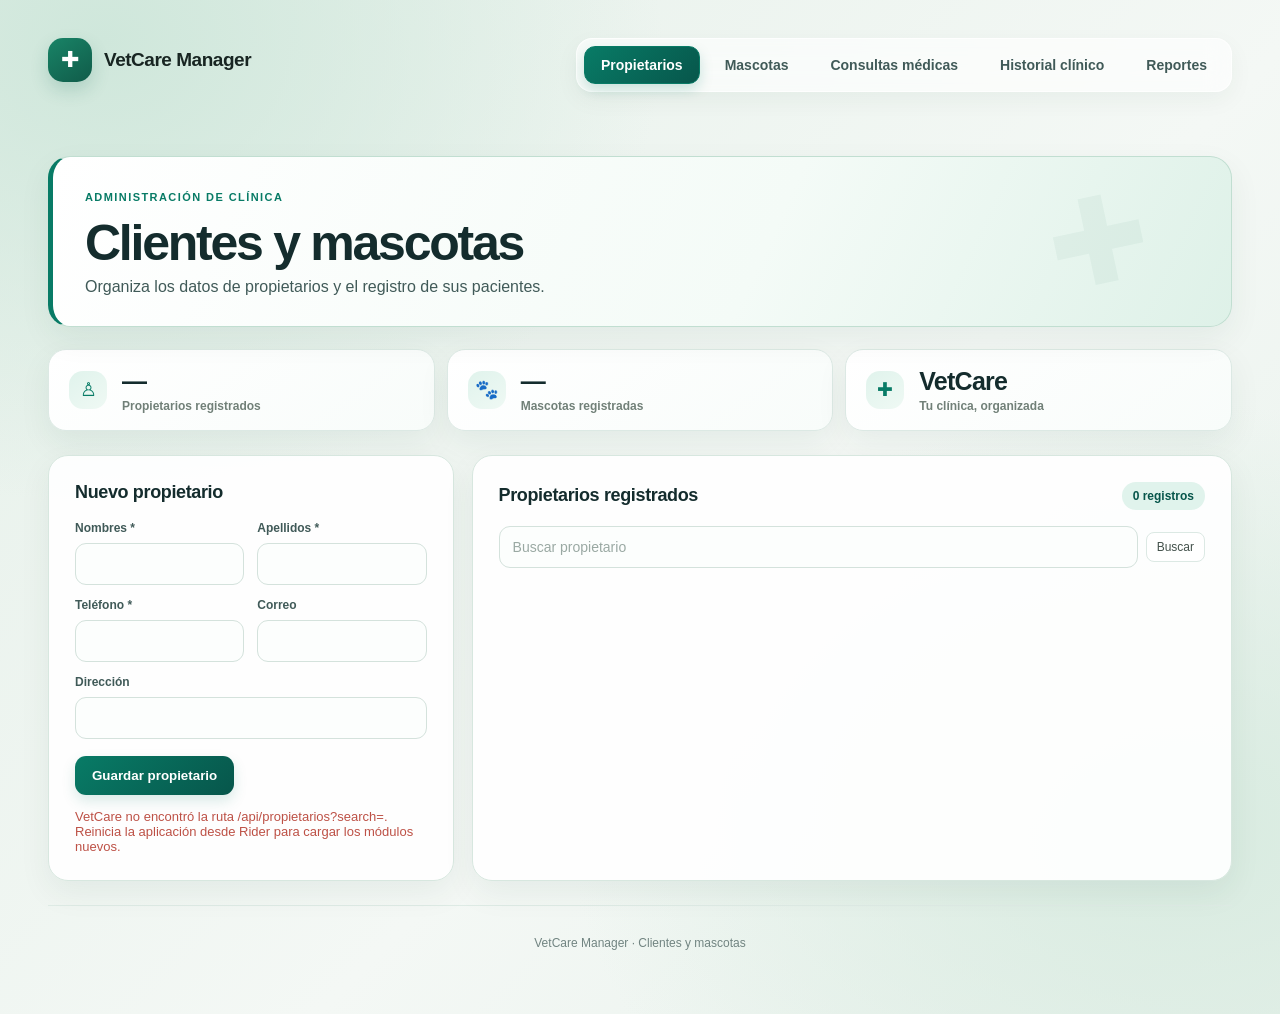
==== Vetcare/wwwroot/index.html @ def9225c "Ajusta los indicadores al filtro activo" ====
<!doctype html>
<html lang="es">
<head>
  <meta charset="utf-8">
  <meta name="viewport" content="width=device-width, initial-scale=1">
  <meta name="theme-color" content="#f5f7f4">
  <title>VetCare Manager | Clientes y mascotas</title>
  <link rel="stylesheet" href="css/site.css">
</head>
<body>
  <main class="shell">
    <header class="top site-header"><a class="brand" href="index.html"><span class="mark">✚</span><span>VetCare Manager</span></a>
      <nav class="tabs site-nav" aria-label="Secciones">
        <button class="tab active" data-tab="propietarios">Propietarios</button>
        <button class="tab" data-tab="mascotas">Mascotas</button>
        <a class="tab" href="consultas.html">Consultas médicas</a>
        <a class="tab" href="historial.html">Historial clínico</a>
        <a class="tab" href="reportes.html">Reportes</a>
      </nav>
    </header>
    <section class="intro"><div class="eyebrow">Administración de clínica</div><h1>Clientes y mascotas</h1><p>Organiza los datos de propietarios y el registro de sus pacientes.</p></section>
    <section class="summary" aria-label="Resumen de la clínica">
      <div class="metric"><span class="metric-icon" aria-hidden="true">♙</span><div><strong id="summary-owners">—</strong><span id="summary-owners-label">Propietarios registrados</span></div></div>
      <div class="metric"><span class="metric-icon" aria-hidden="true">🐾</span><div><strong id="summary-pets">—</strong><span id="summary-pets-label">Mascotas registradas</span></div></div>
      <div class="metric"><span class="metric-icon" aria-hidden="true">✚</span><div><strong>VetCare</strong><span>Tu clínica, organizada</span></div></div>
    </section>
    <section id="propietarios" class="layout">
      <form id="owner-form" class="panel"><h2 id="owner-title">Nuevo propietario</h2><input id="owner-id" type="hidden"><div class="fields">
        <div class="field"><label for="owner-first">Nombres *</label><input id="owner-first" required minlength="2" maxlength="80" autocomplete="given-name"></div>
        <div class="field"><label for="owner-last">Apellidos *</label><input id="owner-last" required minlength="2" maxlength="100" autocomplete="family-name"></div>
        <div class="field"><label for="owner-phone">Teléfono *</label><input id="owner-phone" required type="tel" maxlength="25" autocomplete="tel"></div>
        <div class="field"><label for="owner-email">Correo</label><input id="owner-email" type="email" maxlength="120" autocomplete="email"></div>
        <div class="field full"><label for="owner-address">Dirección</label><input id="owner-address" maxlength="180" autocomplete="street-address"></div>
      </div><div class="actions"><button class="button" type="submit">Guardar propietario</button><button class="button secondary hidden" id="owner-cancel" type="button">Cancelar</button></div><div id="owner-notice" class="notice" role="status"></div></form>
      <div class="panel"><div class="list-head"><h2>Propietarios registrados</h2><span id="owner-count" class="count">0 registros</span></div><form id="owner-search-form" class="search-bar"><label class="sr-only" for="owner-filter">Buscar propietario</label><input id="owner-filter" type="search" placeholder="Buscar propietario"><button class="small" type="submit">Buscar</button></form><div id="owner-list" class="cards"></div></div>
    </section>
    <section id="mascotas" class="layout hidden">
      <form id="pet-form" class="panel"><h2 id="pet-title">Registrar mascota</h2><input id="pet-id" type="hidden"><div class="fields">
        <div class="field"><label for="pet-name">Nombre *</label><input id="pet-name" required minlength="2" maxlength="80"></div>
        <div class="field"><label for="pet-species">Especie *</label><select id="pet-species" required><option value="">Seleccionar</option><option>Perro</option><option>Gato</option><option>Ave</option><option>Conejo</option><option>Otro</option></select></div>
        <div class="field"><label for="pet-breed">Raza</label><input id="pet-breed" maxlength="60"></div>
        <div class="field"><label for="pet-birth">Fecha de nacimiento</label><input id="pet-birth" type="date"></div>
        <div class="field"><label for="pet-weight">Peso (kg)</label><input id="pet-weight" type="number" min="0.01" max="500" step="0.01"></div>
        <div class="field"><label for="pet-owner">Propietario *</label><select id="pet-owner" required><option value="">Seleccionar propietario</option></select></div>
        <div class="field full"><label for="pet-notes">Observaciones médicas generales</label><textarea id="pet-notes" maxlength="500"></textarea></div>
      </div><div class="actions"><button class="button" type="submit">Guardar mascota</button><button class="button secondary hidden" id="pet-cancel" type="button">Cancelar</button></div><div id="pet-notice" class="notice" role="status"></div></form>
      <div class="panel"><div class="list-head"><h2>Mascotas registradas</h2><span id="pet-count" class="count">0 registros</span></div><form id="pet-search-form" class="search-bar"><label class="sr-only" for="pet-filter">Buscar mascota</label><input id="pet-filter" type="search" placeholder="Buscar mascota"><button class="small" type="submit">Buscar</button></form><div id="pet-list" class="cards"></div></div>
    </section>
    <footer class="foot">VetCare Manager · Clientes y mascotas</footer>
  </main>
<script type="module" src="js/dashboard.js"></script>
</body>
</html>
---- Vetcare/wwwroot/css/site.css ----
:root {
  --ink:#142c2d;
  --ink-soft:#405a58;
  --muted:#718481;
  --brand:#087b66;
  --brand-deep:#07564b;
  --brand-light:#e0f3ec;
  --accent:#f6b96b;
  --surface:#fff;
  --surface-soft:#f7fbf9;
  --line:#dce9e4;
  --danger:#bd5146;
  --shadow-card:0 12px 32px #163d3210;
  color-scheme:light;
  font-family:Inter,"Segoe UI",sans-serif;
  color:var(--ink);
  background:#f2f7f5;
  font-synthesis:none;
  font-weight:400
}
* {
  box-sizing:border-box
}
body {
  margin:0;
  min-height:100vh;
  background:
    radial-gradient(ellipse at 8% 4%,#cfe7db 0,transparent 35rem),
    radial-gradient(ellipse at 92% 82%,#d8ebe0 0,transparent 38rem),
    linear-gradient(135deg,#e5f0e9,#f4f8f5 58%,#e7f1eb)
}
.shell {
  max-width:1240px;
  margin:auto;
  padding:30px 28px 64px
}
.top {
  display:flex;
  align-items:center;
  justify-content:space-between;
  margin-bottom:38px
}
.brand {
  display:flex;
  align-items:center;
  gap:12px;
  font-weight:750;
  font-size:19px;
  color:#182522;
  text-decoration:none
}
.site-header {
  align-items:flex-start;
  gap:20px
}
.site-nav {
  justify-content:flex-end;
  margin:0;
  max-width:900px;
  padding:7px;
  border:1px solid #ffffffb8;
  border-radius:16px;
  background:#ffffff9c;
  box-shadow:0 8px 24px #163d320c;
  backdrop-filter:blur(12px)
}
.site-header { position:relative; z-index:5; padding:8px 0 }
.brand { letter-spacing:-.025em }
.brand:hover { color:var(--brand) }
.mark {
  display:grid;
  place-items:center;
  width:44px;
  height:44px;
  border-radius:15px;
  background:linear-gradient(145deg,#198467,#105b49);
  color:white;
  font-size:22px;
  box-shadow:0 8px 18px #176b5530
}
.tag {
  font-size:12px;
  color:#176b55;
  background:#e3f0e9;
  padding:9px 14px;
  border-radius:99px;
  font-weight:650
}
.intro {
  position:relative;
  overflow:hidden;
  margin-bottom:22px;
  padding:30px 32px;
  border:1px solid #c1ded1;
  border-left:5px solid var(--brand);
  border-radius:22px;
  background:linear-gradient(115deg,#fff 0%,#f4fbf7 60%,#def1e8 100%);
  box-shadow:var(--shadow-card)
}
.intro:after {
  content:"✚";
  position:absolute;
  right:7%;
  top:50%;
  transform:translateY(-50%) rotate(-12deg);
  font-size:120px;
  font-weight:800;
  color:#176b550c
}
.eyebrow {
  position:relative;
  z-index:1;
  display:inline-flex;
  color:var(--brand);
  font-size:11px;
  font-weight:750;
  letter-spacing:.13em;
  text-transform:uppercase
}
.intro h1 {
  position:relative;
  z-index:1;
  font-size:clamp(34px,4.6vw,50px);
  letter-spacing:-.045em;
  margin:9px 0 6px
}
.intro p {
  position:relative;
  z-index:1;
  color:var(--ink-soft);
  margin:0;
  max-width:560px
}
.summary {
  display:grid;
  grid-template-columns:repeat(3,minmax(0,1fr));
  gap:12px;
  margin:0 0 24px
}
.metric {
  display:flex;
  align-items:center;
  gap:15px;
  padding:17px 20px;
  border:1px solid var(--line);
  border-radius:18px;
  background:linear-gradient(145deg,#fff,#f8fcfa);
  box-shadow:var(--shadow-card);
  transition:transform .2s,box-shadow .2s
}
.metric:hover { transform:translateY(-2px); box-shadow:0 15px 32px #163d3218 }
.metric-icon {
  display:grid;
  place-items:center;
  flex:0 0 38px;
  height:38px;
  border-radius:14px;
  background:linear-gradient(145deg,var(--brand-light),#eff9f4);
  color:var(--brand);
  font-size:19px
}
.metric strong {
  display:block;
  color:var(--ink);
  font-size:25px;
  line-height:1.15;
  letter-spacing:-.03em
}
.metric span:last-child {
  display:block;
  margin-top:3px;
  color:#718078;
  font-size:12px;
  font-weight:600
}
.tabs {
  display:flex;
  gap:8px;
  margin:0 0 18px;
  flex-wrap:wrap
}
.tab {
  border:1px solid transparent;
  background:transparent;
  color:var(--ink-soft);
  border-radius:11px;
  padding:10px 16px;
  font-size:14px;
  font-weight:650;
  text-decoration:none;
  cursor:pointer;
  transition:background .18s,border-color .18s,transform .18s
}
.tab:hover {
  transform:translateY(-1px);
  border-color:#b9d5c5
}
.tab.active {
  background:linear-gradient(135deg,var(--brand),var(--brand-deep));
  border-color:var(--brand);
  color:white;
  box-shadow:0 6px 14px #087b6633
}
.tab:hover:not(.active) { background:var(--brand-light); color:var(--brand-deep) }
.layout {
  display:grid;
  grid-template-columns:minmax(280px,.8fr) minmax(0,1.5fr);
  gap:18px
}
.panel {
  background:#ffffffed;
  border:1px solid #d7e7df;
  border-radius:20px;
  padding:26px;
  box-shadow:var(--shadow-card)
}
.panel h2 {
  font-size:18px;
  margin:0 0 18px;
  letter-spacing:-.02em
}
.page-intro {
  margin:0 0 20px;
  padding:24px 28px;
  border:1px solid #c1ded1;
  border-left:5px solid var(--brand);
  border-radius:22px;
  background:linear-gradient(115deg,#fff 0%,#f4fbf7 60%,#def1e8 100%);
  box-shadow:var(--shadow-card)
}
.page-intro h1 {
  margin:8px 0 5px;
  font-size:clamp(32px,4vw,44px);
  letter-spacing:-.04em
}
.page-intro .eyebrow { margin-bottom:2px }
.page-intro p,.section-heading p {
  margin:0;
  color:#64716d
}
.section-heading {
  display:flex;
  align-items:center;
  justify-content:space-between;
  gap:18px
}
.section-heading h2 {
  margin:0 0 5px
}
.filter-bar {
  display:grid;
  grid-template-columns:minmax(0,1fr) auto;
  align-items:end;
  gap:12px
}
.filter-bar .field {
  display:flex;
  flex-direction:column;
  gap:6px
}
.check-field {
  display:flex;
  align-items:center;
  gap:10px;
  padding:11px 12px;
  border:1px solid var(--line);
  border-radius:11px;
  background:var(--surface-soft);
  color:var(--ink-soft)
}
.check-field input { width:18px; height:18px; margin:0; accent-color:var(--brand) }
.medical-note { margin:0 0 18px; padding:13px 16px; border:1px solid #e6d6b8; border-radius:13px; background:#fff8eb; color:#755b2c }
.pharmacy-layout,.operations-layout { align-items:start }
.pharmacy-prescriptions { margin-top:18px }
.prescription-form { margin-top:20px }
.medicine-meta { display:flex; flex-wrap:wrap; align-items:center; gap:8px; margin-top:10px }
.rx-required { background:#fff0df; color:#855518 }
.rx-free { background:#e4f3e9; color:#17664f }
.stock-badge { padding:4px 8px; border-radius:99px; background:#eef4f1; color:#566963; font-size:11px; font-weight:700 }
.stock-low { background:#fff0ed; color:#a33e35 }
.operation-controls { display:flex; align-items:center; flex-wrap:wrap; gap:9px; margin-top:14px; padding-top:13px; border-top:1px solid var(--line) }
.operation-controls label { margin-right:2px }
.operation-controls select { width:auto; min-width:145px; padding:8px 10px }
.operation-notes { margin:12px 0 0; color:var(--ink-soft); font-size:13px; line-height:1.5 }
.report-filters {
  grid-template-columns:repeat(3,minmax(0,1fr)) auto auto;
  margin-top:18px
}
.report-summary {
  margin-top:18px
}
.report-total {
  display:flex;
  align-items:center;
  justify-content:space-between;
  gap:16px;
  padding:21px 23px;
  border:1px solid #c7e2d8;
  border-radius:18px;
  background:linear-gradient(110deg,#e1f3eb,#f8fcf9 78%);
  color:var(--ink-soft)
}
.report-total strong {
  color:var(--brand-deep);
  font-size:34px;
  letter-spacing:-.04em
}
.report-row {
  display:grid;
  gap:14px;
  padding:19px 20px;
  border:1px solid var(--line);
  border-radius:16px;
  background:#fff
}
.report-row-heading {
  display:flex;
  align-items:center;
  justify-content:space-between;
  gap:12px
}
.report-row-heading h3 {
  margin:0
}
.report-bar-track {
  height:10px;
  overflow:hidden;
  border-radius:99px;
  background:#eaf2ee
}
.report-bar-fill {
  display:block;
  height:100%;
  border-radius:inherit;
  background:linear-gradient(90deg,#66c19a,var(--brand-deep));
  box-shadow:0 2px 7px #087b6633;
  transition:width .35s ease
}
.record-list {
  display:grid;
  gap:12px;
  margin-top:14px
}
.record-card {
  padding:20px;
  border:1px solid var(--line);
  border-radius:17px;
  background:linear-gradient(135deg,#fff,var(--surface-soft));
  box-shadow:0 5px 16px #163d3208;
  transition:border-color .2s,transform .2s,box-shadow .2s
}
.record-card:hover { border-color:#b8d8cb; transform:translateY(-2px); box-shadow:0 12px 24px #163d3212 }
.record-header {
  display:flex;
  align-items:flex-start;
  justify-content:space-between;
  gap:14px
}
.record-header h3 {
  margin:4px 0 0;
  font-size:17px
}
.record-label,.record-date {
  color:#68756f;
  font-size:12px
}
.record-date {
  white-space:nowrap;
  padding:6px 9px;
  border-radius:99px;
  background:#eff5f1
}
.record-details {
  display:grid;
  grid-template-columns:repeat(2,minmax(0,1fr));
  gap:12px 18px;
  margin:16px 0 0;
  padding-top:14px;
  border-top:1px solid #e7eee9
}
.record-details dt {
  margin-bottom:4px;
  color:#718078;
  font-size:11px;
  font-weight:700;
  text-transform:uppercase;
  letter-spacing:.06em
}
.record-details dd {
  margin:0;
  color:#26342e;
  font-size:14px;
  line-height:1.5
}
.fields {
  display:grid;
  grid-template-columns:1fr 1fr;
  gap:13px
}
.field {
  display:flex;
  flex-direction:column;
  gap:8px
}
.field.full {
  grid-column:1/-1
}
label {
  font-size:12px;
  font-weight:700;
  color:var(--ink-soft)
}
input,select,textarea {
  width:100%;
  border:1px solid #d4e2dc;
  border-radius:11px;
  background:#fcfefd;
  padding:12px 13px;
  font:inherit;
  font-size:14px;
  color:var(--ink);
  outline:none;
  transition:border-color .18s,box-shadow .18s,background .18s
}
input:focus,select:focus,textarea:focus {
  border-color:var(--brand);
  background:#fff;
  box-shadow:0 0 0 4px #087b661c
}
input::placeholder,textarea::placeholder { color:#9aa9a3 }
textarea {
  resize:vertical;
  min-height:72px
}
.actions {
  display:flex;
  gap:9px;
  margin-top:17px
}
.search-bar {
  display:flex;
  align-items:center;
  gap:8px;
  margin:16px 0 12px
}
.search-bar input {
  min-width:0
}
.sr-only {
  position:absolute;
  width:1px;
  height:1px;
  padding:0;
  margin:-1px;
  overflow:hidden;
  clip:rect(0,0,0,0);
  white-space:nowrap;
  border:0
}
.button,.btn {
  border:0;
  border-radius:11px;
  background:linear-gradient(135deg,var(--brand),var(--brand-deep));
  color:#fff;
  font-weight:700;
  padding:12px 17px;
  cursor:pointer;
  box-shadow:0 6px 14px #087b6626;
  transition:transform .18s,box-shadow .18s,filter .18s
}
.button.secondary {
  background:#edf2ef;
  color:#33433d;
  box-shadow:none
}
.button:hover,.btn:hover {
  filter:brightness(1.04);
  transform:translateY(-1px);
  box-shadow:0 9px 18px #087b6633
}
.button:focus-visible,.btn:focus-visible,.small:focus-visible,.tab:focus-visible,a:focus-visible,input:focus-visible,select:focus-visible,textarea:focus-visible {
  outline:3px solid #4cae8d;
  outline-offset:3px
}
.button:disabled,.btn:disabled {
  cursor:wait;
  opacity:.68
}
.list-head {
  display:flex;
  align-items:center;
  justify-content:space-between;
  margin-bottom:14px
}
.list-head h2 {
  margin:0
}
.count {
  font-size:12px;
  color:var(--brand-deep);
  background:var(--brand-light);
  font-weight:700;
  padding:7px 11px;
  border-radius:99px
}
.cards {
  display:grid;
  gap:10px
}
.card {
  border:1px solid var(--line);
  border-radius:16px;
  padding:17px;
  display:flex;
  justify-content:space-between;
  gap:12px;
  align-items:flex-start;
  transition:border-color .18s,box-shadow .18s,transform .18s
}
.card:hover {
  border-color:#abd1c0;
  box-shadow:0 10px 24px #163d3212;
  transform:translateY(-2px)
}
.card h3 {
  font-size:15px;
  margin:0 0 5px
}
.card-content {
  min-width:0
}
.contact-lines {
  display:flex;
  flex-wrap:wrap;
  gap:6px 14px;
  margin-top:8px
}
.contact-lines a {
  color:#176b55;
  font-size:13px;
  text-decoration:none
}
.contact-lines a:hover {
  text-decoration:underline
}
.card-subtext {
  margin:7px 0 0!important;
  font-size:12px!important
}
.pet-heading {
  display:flex;
  align-items:center;
  flex-wrap:wrap;
  gap:8px
}
.species-badge {
  padding:4px 8px;
  border-radius:99px;
  background:var(--brand-light);
  color:var(--brand-deep);
  font-size:11px;
  font-weight:700;
  letter-spacing:.02em
}
.pet-facts {
  display:flex;
  flex-wrap:wrap;
  gap:7px;
  margin-top:8px
}
.pet-facts span {
  padding:5px 8px;
  border-radius:8px;
  background:#f2f6f3;
  color:#586860;
  font-size:12px
}
.pet-observations {
  margin:10px 0 0!important;
  padding-left:10px;
  border-left:2px solid #a8ceb7;
  font-size:12px!important
}
.card p {
  font-size:13px;
  line-height:1.5;
  color:#66736e;
  margin:0
}
.card-actions {
  display:flex;
  gap:6px;
  flex-shrink:0
}
.small {
  font-size:12px;
  padding:7px 10px;
  border-radius:8px;
  border:1px solid var(--line);
  background:white;
  color:#43514b;
  cursor:pointer
}
.small.danger {
  color:var(--danger);
  background:#fff8f7
}
.empty {
  padding:44px 18px;
  text-align:center;
  color:var(--muted);
  font-size:14px;
  border:1px dashed #c9ded5;
  border-radius:15px;
  background:var(--surface-soft)
}
.loading-state {
  display:flex;
  align-items:center;
  justify-content:center;
  gap:10px;
  min-height:100px;
  color:#718078;
  font-size:13px
}
.spinner {
  width:16px;
  height:16px;
  border:2px solid #dbe9df;
  border-top-color:#176b55;
  border-radius:50%;
  animation:spin .8s linear infinite
}
@keyframes spin {
  to { transform:rotate(360deg) }
}
.cards[aria-busy="true"] {
  opacity:.72
}
.notice {
  min-height:22px;
  margin-top:14px;
  font-size:13px;
  color:#176b55
}
.notice.error {
  color:var(--danger)
}
.hidden {
  display:none!important
}
.foot {
  text-align:center;
  color:var(--muted);
  font-size:12px;
  padding-top:30px;
  border-top:1px solid #deebe5;
  margin-top:24px
}
.row {
  display:flex;
  align-items:flex-end;
  gap:12px;
  flex-wrap:wrap
}
.row > div {
  min-width:180px
}
.notice {
  min-height:22px;
  margin-top:14px;
  color:#176b55;
  font-size:13px
}
.notice.error,.error {
  color:var(--danger)
}
.button:active,.btn:active,.tab:active { transform:translateY(0) scale(.98) }
.button:disabled,.btn:disabled { filter:saturate(.65); box-shadow:none }
a { text-underline-offset:3px }
.muted {
  color:#718078
}
@media(max-width:760px) {
  .shell {
  padding:22px 15px 45px
}
.site-header {
  flex-direction:column;
  align-items:stretch;
  margin-bottom:26px
}
.site-nav {
  justify-content:flex-start;
  max-width:none;
  overflow-x:auto;
  scrollbar-width:thin
}
.section-heading {
  align-items:flex-start;
  flex-direction:column
}
.report-filters {
  grid-template-columns:repeat(2,minmax(0,1fr))
}
.layout {
  grid-template-columns:minmax(0,1fr)
}
.summary {
  grid-template-columns:1fr 1fr
}
.intro {
  padding:25px 22px
}
.intro:after {
  right:2%
}
.tag {
  display:none
}
.fields {
  grid-template-columns:1fr 1fr
}
  .panel { padding:21px }
  .intro,.page-intro { border-radius:18px }
  .filter-bar { grid-template-columns:minmax(0,1fr) auto }

}
@media(max-width:520px) {
  .filter-bar,.record-details,.report-filters {
    grid-template-columns:1fr
  }
  .filter-bar .button {
    width:100%
  }
  .filter-bar { grid-template-columns:1fr }
  .search-bar { flex-wrap:wrap }
  .search-bar input { flex:1 1 100% }
  .panel { padding:17px }
  .operation-controls select { flex:1; min-width:0 }
  .operation-controls .small { min-height:40px }
  .summary { grid-template-columns:1fr }
  .summary .metric:last-child { grid-column:auto }
  .page-intro {
    padding:20px
  }
  .record-header {
    flex-direction:column
  }
  .report-row-heading {
    align-items:flex-start;
    flex-direction:column
  }
}
@media(max-width:430px) {
  .summary {
    grid-template-columns:1fr 1fr;
    gap:8px
  }
  .summary .metric:last-child {
    grid-column:1/-1
  }
  .site-nav {
    display:grid;
    grid-template-columns:repeat(2,minmax(0,1fr));
    width:100%
  }
  .site-nav .tab {
    display:flex;
    align-items:center;
    justify-content:center;
    min-height:44px;
    padding:9px 7px;
    text-align:center
  }
.metric {
  padding:12px 11px;
  gap:9px
}
.metric-icon {
  flex-basis:32px;
  height:32px
}
.intro:after {
  font-size:82px;
  right:-2%
}
.fields {
  grid-template-columns:1fr
}
.field.full {
  grid-column:auto
}
.card {
  flex-direction:column
}
  .search-bar {
    align-items:stretch
  }
.card-actions {
  align-self:stretch
}
.card-actions .small,.search-bar .small {
  min-height:40px
}
.card-actions .small {
  flex:1
}

}
@media(prefers-reduced-motion:reduce) {
  *,*::before,*::after {
    scroll-behavior:auto!important;
    animation-duration:.01ms!important;
    animation-iteration-count:1!important;
    transition-duration:.01ms!important
  }
}
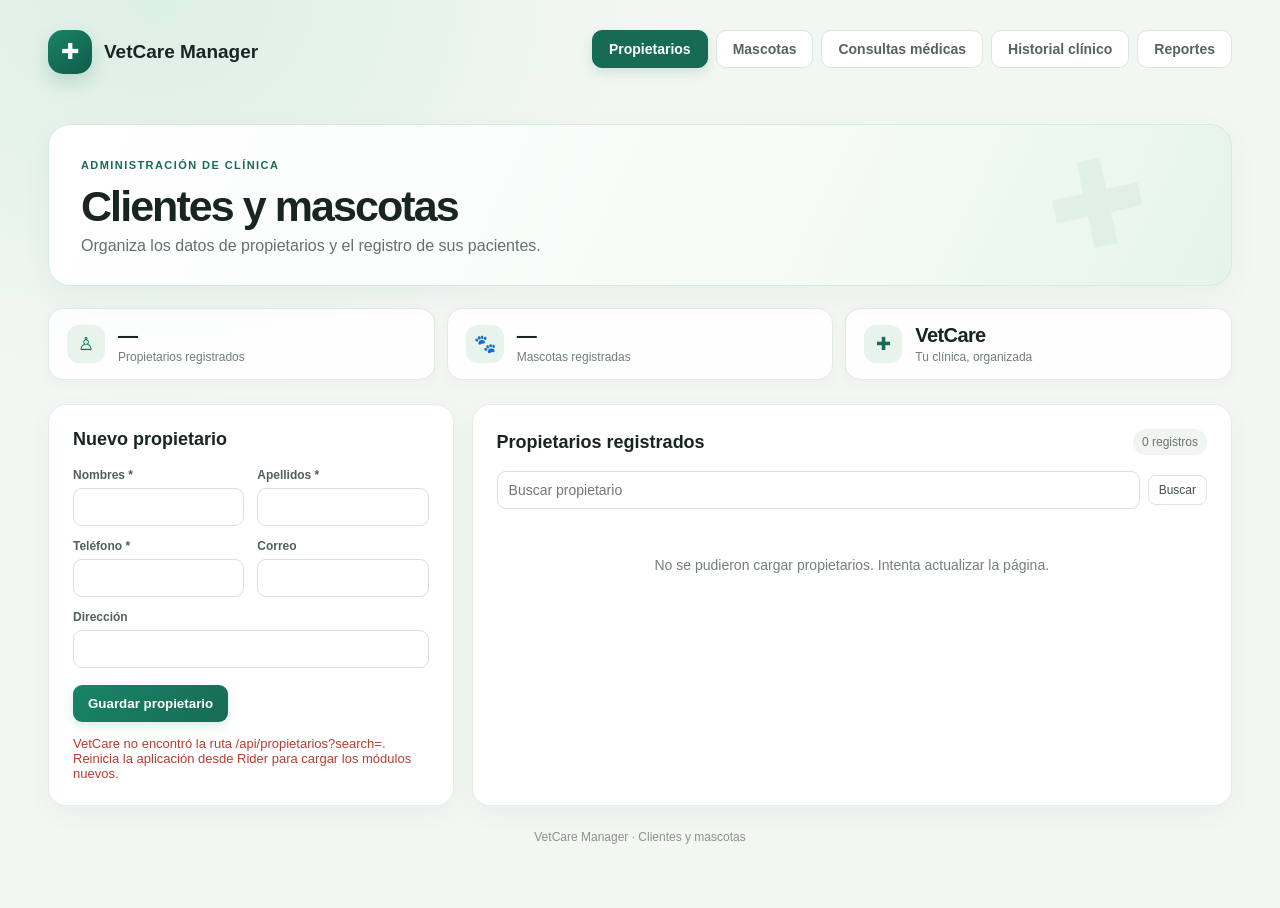
==== commit ebfedb2f: "Muestra estados de carga en los listados" ====
--- a/Vetcare/wwwroot/index.html
+++ b/Vetcare/wwwroot/index.html
@@ -32,7 +32,7 @@
         <div class="field"><label for="owner-email">Correo</label><input id="owner-email" type="email" maxlength="120" autocomplete="email"></div>
         <div class="field full"><label for="owner-address">Dirección</label><input id="owner-address" maxlength="180" autocomplete="street-address"></div>
       </div><div class="actions"><button class="button" type="submit">Guardar propietario</button><button class="button secondary hidden" id="owner-cancel" type="button">Cancelar</button></div><div id="owner-notice" class="notice" role="status"></div></form>
-      <div class="panel"><div class="list-head"><h2>Propietarios registrados</h2><span id="owner-count" class="count">0 registros</span></div><form id="owner-search-form" class="search-bar"><label class="sr-only" for="owner-filter">Buscar propietario</label><input id="owner-filter" type="search" placeholder="Buscar propietario"><button class="small" type="submit">Buscar</button></form><div id="owner-list" class="cards"></div></div>
+      <div class="panel"><div class="list-head"><h2>Propietarios registrados</h2><span id="owner-count" class="count">0 registros</span></div><form id="owner-search-form" class="search-bar"><label class="sr-only" for="owner-filter">Buscar propietario</label><input id="owner-filter" type="search" placeholder="Buscar propietario"><button class="small" type="submit">Buscar</button></form><div id="owner-list" class="cards" aria-busy="true"><div class="loading-state"><span class="spinner" aria-hidden="true"></span>Cargando propietarios...</div></div></div>
     </section>
     <section id="mascotas" class="layout hidden">
       <form id="pet-form" class="panel"><h2 id="pet-title">Registrar mascota</h2><input id="pet-id" type="hidden"><div class="fields">
@@ -44,7 +44,7 @@
         <div class="field"><label for="pet-owner">Propietario *</label><select id="pet-owner" required><option value="">Seleccionar propietario</option></select></div>
         <div class="field full"><label for="pet-notes">Observaciones médicas generales</label><textarea id="pet-notes" maxlength="500"></textarea></div>
       </div><div class="actions"><button class="button" type="submit">Guardar mascota</button><button class="button secondary hidden" id="pet-cancel" type="button">Cancelar</button></div><div id="pet-notice" class="notice" role="status"></div></form>
-      <div class="panel"><div class="list-head"><h2>Mascotas registradas</h2><span id="pet-count" class="count">0 registros</span></div><form id="pet-search-form" class="search-bar"><label class="sr-only" for="pet-filter">Buscar mascota</label><input id="pet-filter" type="search" placeholder="Buscar mascota"><button class="small" type="submit">Buscar</button></form><div id="pet-list" class="cards"></div></div>
+      <div class="panel"><div class="list-head"><h2>Mascotas registradas</h2><span id="pet-count" class="count">0 registros</span></div><form id="pet-search-form" class="search-bar"><label class="sr-only" for="pet-filter">Buscar mascota</label><input id="pet-filter" type="search" placeholder="Buscar mascota"><button class="small" type="submit">Buscar</button></form><div id="pet-list" class="cards" aria-busy="true"><div class="loading-state"><span class="spinner" aria-hidden="true"></span>Cargando mascotas...</div></div></div>
     </section>
     <footer class="foot">VetCare Manager · Clientes y mascotas</footer>
   </main>
--- a/Vetcare/wwwroot/css/site.css
+++ b/Vetcare/wwwroot/css/site.css
@@ -1,20 +1,7 @@
 :root {
-  --ink:#142c2d;
-  --ink-soft:#405a58;
-  --muted:#718481;
-  --brand:#087b66;
-  --brand-deep:#07564b;
-  --brand-light:#e0f3ec;
-  --accent:#f6b96b;
-  --surface:#fff;
-  --surface-soft:#f7fbf9;
-  --line:#dce9e4;
-  --danger:#bd5146;
-  --shadow-card:0 12px 32px #163d3210;
-  color-scheme:light;
   font-family:Inter,"Segoe UI",sans-serif;
-  color:var(--ink);
-  background:#f2f7f5;
+  color:#182522;
+  background:#f3f7f4;
   font-synthesis:none;
   font-weight:400
 }
@@ -23,11 +10,7 @@
 }
 body {
   margin:0;
-  min-height:100vh;
-  background:
-    radial-gradient(ellipse at 8% 4%,#cfe7db 0,transparent 35rem),
-    radial-gradient(ellipse at 92% 82%,#d8ebe0 0,transparent 38rem),
-    linear-gradient(135deg,#e5f0e9,#f4f8f5 58%,#e7f1eb)
+  background:radial-gradient(ellipse at 12% 0%,#dcefe6 0,transparent 31rem),#f3f7f4
 }
 .shell {
   max-width:1240px;
@@ -56,17 +39,8 @@
 .site-nav {
   justify-content:flex-end;
   margin:0;
-  max-width:900px;
-  padding:7px;
-  border:1px solid #ffffffb8;
-  border-radius:16px;
-  background:#ffffff9c;
-  box-shadow:0 8px 24px #163d320c;
-  backdrop-filter:blur(12px)
-}
-.site-header { position:relative; z-index:5; padding:8px 0 }
-.brand { letter-spacing:-.025em }
-.brand:hover { color:var(--brand) }
+  max-width:900px
+}
 .mark {
   display:grid;
   place-items:center;
@@ -91,11 +65,10 @@
   overflow:hidden;
   margin-bottom:22px;
   padding:30px 32px;
-  border:1px solid #c1ded1;
-  border-left:5px solid var(--brand);
+  border:1px solid #d8e9df;
   border-radius:22px;
-  background:linear-gradient(115deg,#fff 0%,#f4fbf7 60%,#def1e8 100%);
-  box-shadow:var(--shadow-card)
+  background:linear-gradient(115deg,#fff 0%,#f5fbf7 64%,#e5f4eb 100%);
+  box-shadow:0 10px 30px #193d2b0b
 }
 .intro:after {
   content:"✚";
@@ -111,7 +84,7 @@
   position:relative;
   z-index:1;
   display:inline-flex;
-  color:var(--brand);
+  color:#176b55;
   font-size:11px;
   font-weight:750;
   letter-spacing:.13em;
@@ -120,14 +93,14 @@
 .intro h1 {
   position:relative;
   z-index:1;
-  font-size:clamp(34px,4.6vw,50px);
+  font-size:clamp(30px,4vw,43px);
   letter-spacing:-.045em;
   margin:9px 0 6px
 }
 .intro p {
   position:relative;
   z-index:1;
-  color:var(--ink-soft);
+  color:#64716d;
   margin:0;
   max-width:560px
 }
@@ -140,29 +113,26 @@
 .metric {
   display:flex;
   align-items:center;
-  gap:15px;
-  padding:17px 20px;
-  border:1px solid var(--line);
-  border-radius:18px;
-  background:linear-gradient(145deg,#fff,#f8fcfa);
-  box-shadow:var(--shadow-card);
-  transition:transform .2s,box-shadow .2s
-}
-.metric:hover { transform:translateY(-2px); box-shadow:0 15px 32px #163d3218 }
+  gap:13px;
+  padding:15px 18px;
+  border:1px solid #e1eae4;
+  border-radius:15px;
+  background:#ffffffd9;
+  box-shadow:0 4px 14px #193d2b08
+}
 .metric-icon {
   display:grid;
   place-items:center;
   flex:0 0 38px;
   height:38px;
-  border-radius:14px;
-  background:linear-gradient(145deg,var(--brand-light),#eff9f4);
-  color:var(--brand);
-  font-size:19px
+  border-radius:12px;
+  background:#e7f3eb;
+  color:#176b55;
+  font-size:18px
 }
 .metric strong {
   display:block;
-  color:var(--ink);
-  font-size:25px;
+  font-size:20px;
   line-height:1.15;
   letter-spacing:-.03em
 }
@@ -170,8 +140,7 @@
   display:block;
   margin-top:3px;
   color:#718078;
-  font-size:12px;
-  font-weight:600
+  font-size:12px
 }
 .tabs {
   display:flex;
@@ -180,10 +149,10 @@
   flex-wrap:wrap
 }
 .tab {
-  border:1px solid transparent;
-  background:transparent;
-  color:var(--ink-soft);
-  border-radius:11px;
+  border:1px solid #dce5df;
+  background:#fff;
+  color:#56635f;
+  border-radius:10px;
   padding:10px 16px;
   font-size:14px;
   font-weight:650;
@@ -196,44 +165,40 @@
   border-color:#b9d5c5
 }
 .tab.active {
-  background:linear-gradient(135deg,var(--brand),var(--brand-deep));
-  border-color:var(--brand);
+  background:#176b55;
+  border-color:#176b55;
   color:white;
-  box-shadow:0 6px 14px #087b6633
-}
-.tab:hover:not(.active) { background:var(--brand-light); color:var(--brand-deep) }
+  box-shadow:0 5px 12px #176b5525
+}
 .layout {
   display:grid;
   grid-template-columns:minmax(280px,.8fr) minmax(0,1.5fr);
   gap:18px
 }
 .panel {
-  background:#ffffffed;
-  border:1px solid #d7e7df;
-  border-radius:20px;
-  padding:26px;
-  box-shadow:var(--shadow-card)
+  background:#fff;
+  border:1px solid #e3ebe6;
+  border-radius:18px;
+  padding:24px;
+  box-shadow:0 8px 24px #233c300c
 }
 .panel h2 {
   font-size:18px;
-  margin:0 0 18px;
-  letter-spacing:-.02em
+  margin:0 0 18px
 }
 .page-intro {
   margin:0 0 20px;
   padding:24px 28px;
-  border:1px solid #c1ded1;
-  border-left:5px solid var(--brand);
-  border-radius:22px;
-  background:linear-gradient(115deg,#fff 0%,#f4fbf7 60%,#def1e8 100%);
-  box-shadow:var(--shadow-card)
+  border:1px solid #d8e9df;
+  border-radius:20px;
+  background:linear-gradient(115deg,#fff 0%,#f5fbf7 68%,#e5f4eb 100%);
+  box-shadow:0 8px 24px #193d2b0a
 }
 .page-intro h1 {
   margin:8px 0 5px;
-  font-size:clamp(32px,4vw,44px);
+  font-size:clamp(28px,3.5vw,38px);
   letter-spacing:-.04em
 }
-.page-intro .eyebrow { margin-bottom:2px }
 .page-intro p,.section-heading p {
   margin:0;
   color:#64716d
@@ -258,32 +223,8 @@
   flex-direction:column;
   gap:6px
 }
-.check-field {
-  display:flex;
-  align-items:center;
-  gap:10px;
-  padding:11px 12px;
-  border:1px solid var(--line);
-  border-radius:11px;
-  background:var(--surface-soft);
-  color:var(--ink-soft)
-}
-.check-field input { width:18px; height:18px; margin:0; accent-color:var(--brand) }
-.medical-note { margin:0 0 18px; padding:13px 16px; border:1px solid #e6d6b8; border-radius:13px; background:#fff8eb; color:#755b2c }
-.pharmacy-layout,.operations-layout { align-items:start }
-.pharmacy-prescriptions { margin-top:18px }
-.prescription-form { margin-top:20px }
-.medicine-meta { display:flex; flex-wrap:wrap; align-items:center; gap:8px; margin-top:10px }
-.rx-required { background:#fff0df; color:#855518 }
-.rx-free { background:#e4f3e9; color:#17664f }
-.stock-badge { padding:4px 8px; border-radius:99px; background:#eef4f1; color:#566963; font-size:11px; font-weight:700 }
-.stock-low { background:#fff0ed; color:#a33e35 }
-.operation-controls { display:flex; align-items:center; flex-wrap:wrap; gap:9px; margin-top:14px; padding-top:13px; border-top:1px solid var(--line) }
-.operation-controls label { margin-right:2px }
-.operation-controls select { width:auto; min-width:145px; padding:8px 10px }
-.operation-notes { margin:12px 0 0; color:var(--ink-soft); font-size:13px; line-height:1.5 }
 .report-filters {
-  grid-template-columns:repeat(3,minmax(0,1fr)) auto auto;
+  grid-template-columns:repeat(3,minmax(0,1fr)) auto;
   margin-top:18px
 }
 .report-summary {
@@ -294,47 +235,25 @@
   align-items:center;
   justify-content:space-between;
   gap:16px;
-  padding:21px 23px;
-  border:1px solid #c7e2d8;
-  border-radius:18px;
-  background:linear-gradient(110deg,#e1f3eb,#f8fcf9 78%);
-  color:var(--ink-soft)
+  padding:18px 20px;
+  border:1px solid #d8e9df;
+  border-radius:15px;
+  background:linear-gradient(110deg,#e9f5ed,#f8fcf9);
+  color:#52645a
 }
 .report-total strong {
-  color:var(--brand-deep);
-  font-size:34px;
+  color:#176b55;
+  font-size:30px;
   letter-spacing:-.04em
 }
 .report-row {
-  display:grid;
-  gap:14px;
-  padding:19px 20px;
-  border:1px solid var(--line);
-  border-radius:16px;
-  background:#fff
-}
-.report-row-heading {
-  display:flex;
-  align-items:center;
-  justify-content:space-between;
-  gap:12px
-}
-.report-row-heading h3 {
+  padding:14px 18px
+}
+.report-row .record-header {
+  align-items:center
+}
+.report-row h3 {
   margin:0
-}
-.report-bar-track {
-  height:10px;
-  overflow:hidden;
-  border-radius:99px;
-  background:#eaf2ee
-}
-.report-bar-fill {
-  display:block;
-  height:100%;
-  border-radius:inherit;
-  background:linear-gradient(90deg,#66c19a,var(--brand-deep));
-  box-shadow:0 2px 7px #087b6633;
-  transition:width .35s ease
 }
 .record-list {
   display:grid;
@@ -342,14 +261,11 @@
   margin-top:14px
 }
 .record-card {
-  padding:20px;
-  border:1px solid var(--line);
-  border-radius:17px;
-  background:linear-gradient(135deg,#fff,var(--surface-soft));
-  box-shadow:0 5px 16px #163d3208;
-  transition:border-color .2s,transform .2s,box-shadow .2s
-}
-.record-card:hover { border-color:#b8d8cb; transform:translateY(-2px); box-shadow:0 12px 24px #163d3212 }
+  padding:18px;
+  border:1px solid #e3ebe6;
+  border-radius:14px;
+  background:linear-gradient(135deg,#fff,#fbfdfb)
+}
 .record-header {
   display:flex;
   align-items:flex-start;
@@ -400,34 +316,31 @@
 .field {
   display:flex;
   flex-direction:column;
-  gap:8px
+  gap:6px
 }
 .field.full {
   grid-column:1/-1
 }
 label {
   font-size:12px;
-  font-weight:700;
-  color:var(--ink-soft)
+  font-weight:650;
+  color:#51605b
 }
 input,select,textarea {
   width:100%;
-  border:1px solid #d4e2dc;
-  border-radius:11px;
-  background:#fcfefd;
-  padding:12px 13px;
+  border:1px solid #d9e1dc;
+  border-radius:9px;
+  background:white;
+  padding:10px 11px;
   font:inherit;
   font-size:14px;
-  color:var(--ink);
-  outline:none;
-  transition:border-color .18s,box-shadow .18s,background .18s
+  color:#182522;
+  outline:none
 }
 input:focus,select:focus,textarea:focus {
-  border-color:var(--brand);
-  background:#fff;
-  box-shadow:0 0 0 4px #087b661c
-}
-input::placeholder,textarea::placeholder { color:#9aa9a3 }
+  border-color:#27856d;
+  box-shadow:0 0 0 3px #27856d20
+}
 textarea {
   resize:vertical;
   min-height:72px
@@ -459,14 +372,13 @@
 }
 .button,.btn {
   border:0;
-  border-radius:11px;
-  background:linear-gradient(135deg,var(--brand),var(--brand-deep));
+  border-radius:9px;
+  background:linear-gradient(135deg,#198467,#176b55);
   color:#fff;
   font-weight:700;
-  padding:12px 17px;
+  padding:11px 15px;
   cursor:pointer;
-  box-shadow:0 6px 14px #087b6626;
-  transition:transform .18s,box-shadow .18s,filter .18s
+  box-shadow:0 4px 10px #176b5525
 }
 .button.secondary {
   background:#edf2ef;
@@ -474,9 +386,7 @@
   box-shadow:none
 }
 .button:hover,.btn:hover {
-  filter:brightness(1.04);
-  transform:translateY(-1px);
-  box-shadow:0 9px 18px #087b6633
+  filter:brightness(.96)
 }
 .button:focus-visible,.btn:focus-visible,.small:focus-visible,.tab:focus-visible,a:focus-visible,input:focus-visible,select:focus-visible,textarea:focus-visible {
   outline:3px solid #4cae8d;
@@ -497,10 +407,9 @@
 }
 .count {
   font-size:12px;
-  color:var(--brand-deep);
-  background:var(--brand-light);
-  font-weight:700;
-  padding:7px 11px;
+  color:#68756f;
+  background:#f1f5f2;
+  padding:6px 9px;
   border-radius:99px
 }
 .cards {
@@ -508,9 +417,9 @@
   gap:10px
 }
 .card {
-  border:1px solid var(--line);
-  border-radius:16px;
-  padding:17px;
+  border:1px solid #e6ece8;
+  border-radius:13px;
+  padding:15px;
   display:flex;
   justify-content:space-between;
   gap:12px;
@@ -518,9 +427,9 @@
   transition:border-color .18s,box-shadow .18s,transform .18s
 }
 .card:hover {
-  border-color:#abd1c0;
-  box-shadow:0 10px 24px #163d3212;
-  transform:translateY(-2px)
+  border-color:#c9ded1;
+  box-shadow:0 6px 16px #193d2b0b;
+  transform:translateY(-1px)
 }
 .card h3 {
   font-size:15px;
@@ -556,8 +465,8 @@
 .species-badge {
   padding:4px 8px;
   border-radius:99px;
-  background:var(--brand-light);
-  color:var(--brand-deep);
+  background:#e8f3ec;
+  color:#176b55;
   font-size:11px;
   font-weight:700;
   letter-spacing:.02em
@@ -596,23 +505,19 @@
   font-size:12px;
   padding:7px 10px;
   border-radius:8px;
-  border:1px solid var(--line);
+  border:1px solid #dce4df;
   background:white;
   color:#43514b;
   cursor:pointer
 }
 .small.danger {
-  color:var(--danger);
-  background:#fff8f7
+  color:#a34036
 }
 .empty {
-  padding:44px 18px;
+  padding:36px 12px;
   text-align:center;
-  color:var(--muted);
-  font-size:14px;
-  border:1px dashed #c9ded5;
-  border-radius:15px;
-  background:var(--surface-soft)
+  color:#738079;
+  font-size:14px
 }
 .loading-state {
   display:flex;
@@ -644,18 +549,16 @@
   color:#176b55
 }
 .notice.error {
-  color:var(--danger)
+  color:#b33f32
 }
 .hidden {
   display:none!important
 }
 .foot {
   text-align:center;
-  color:var(--muted);
+  color:#89948f;
   font-size:12px;
-  padding-top:30px;
-  border-top:1px solid #deebe5;
-  margin-top:24px
+  padding-top:24px
 }
 .row {
   display:flex;
@@ -673,11 +576,8 @@
   font-size:13px
 }
 .notice.error,.error {
-  color:var(--danger)
-}
-.button:active,.btn:active,.tab:active { transform:translateY(0) scale(.98) }
-.button:disabled,.btn:disabled { filter:saturate(.65); box-shadow:none }
-a { text-underline-offset:3px }
+  color:#b33f32
+}
 .muted {
   color:#718078
 }
@@ -691,20 +591,14 @@
   margin-bottom:26px
 }
 .site-nav {
-  justify-content:flex-start;
-  max-width:none;
-  overflow-x:auto;
-  scrollbar-width:thin
+  justify-content:flex-start
 }
 .section-heading {
   align-items:flex-start;
   flex-direction:column
 }
-.report-filters {
-  grid-template-columns:repeat(2,minmax(0,1fr))
-}
 .layout {
-  grid-template-columns:minmax(0,1fr)
+  grid-template-columns:1fr
 }
 .summary {
   grid-template-columns:1fr 1fr
@@ -721,9 +615,6 @@
 .fields {
   grid-template-columns:1fr 1fr
 }
-  .panel { padding:21px }
-  .intro,.page-intro { border-radius:18px }
-  .filter-bar { grid-template-columns:minmax(0,1fr) auto }
 
 }
 @media(max-width:520px) {
@@ -733,80 +624,17 @@
   .filter-bar .button {
     width:100%
   }
-  .filter-bar { grid-template-columns:1fr }
-  .search-bar { flex-wrap:wrap }
-  .search-bar input { flex:1 1 100% }
-  .panel { padding:17px }
-  .operation-controls select { flex:1; min-width:0 }
-  .operation-controls .small { min-height:40px }
-  .summary { grid-template-columns:1fr }
-  .summary .metric:last-child { grid-column:auto }
   .page-intro {
     padding:20px
   }
   .record-header {
     flex-direction:column
   }
-  .report-row-heading {
-    align-items:flex-start;
-    flex-direction:column
-  }
 }
 @media(max-width:430px) {
   .summary {
-    grid-template-columns:1fr 1fr;
-    gap:8px
-  }
-  .summary .metric:last-child {
-    grid-column:1/-1
-  }
-  .site-nav {
-    display:grid;
-    grid-template-columns:repeat(2,minmax(0,1fr));
-    width:100%
-  }
-  .site-nav .tab {
-    display:flex;
-    align-items:center;
-    justify-content:center;
-    min-height:44px;
-    padding:9px 7px;
-    text-align:center
-  }
-.metric {
-  padding:12px 11px;
-  gap:9px
-}
-.metric-icon {
-  flex-basis:32px;
-  height:32px
-}
-.intro:after {
-  font-size:82px;
-  right:-2%
-}
-.fields {
-  grid-template-columns:1fr
-}
-.field.full {
-  grid-column:auto
-}
-.card {
-  flex-direction:column
-}
-  .search-bar {
-    align-items:stretch
-  }
-.card-actions {
-  align-self:stretch
-}
-.card-actions .small,.search-bar .small {
-  min-height:40px
-}
-.card-actions .small {
-  flex:1
-}
-
+  grid-template-columns:1fr 1fr;
+  gap:8px
 }
 @media(prefers-reduced-motion:reduce) {
   *,*::before,*::after {
@@ -816,3 +644,32 @@
     transition-duration:.01ms!important
   }
 }
+.metric {
+  padding:12px 11px;
+  gap:9px
+}
+.metric-icon {
+  flex-basis:32px;
+  height:32px
+}
+.intro:after {
+  font-size:82px;
+  right:-2%
+}
+.fields {
+  grid-template-columns:1fr
+}
+.field.full {
+  grid-column:auto
+}
+.card {
+  flex-direction:column
+}
+  .search-bar {
+    align-items:stretch
+  }
+.card-actions {
+  align-self:flex-end
+}
+
+}
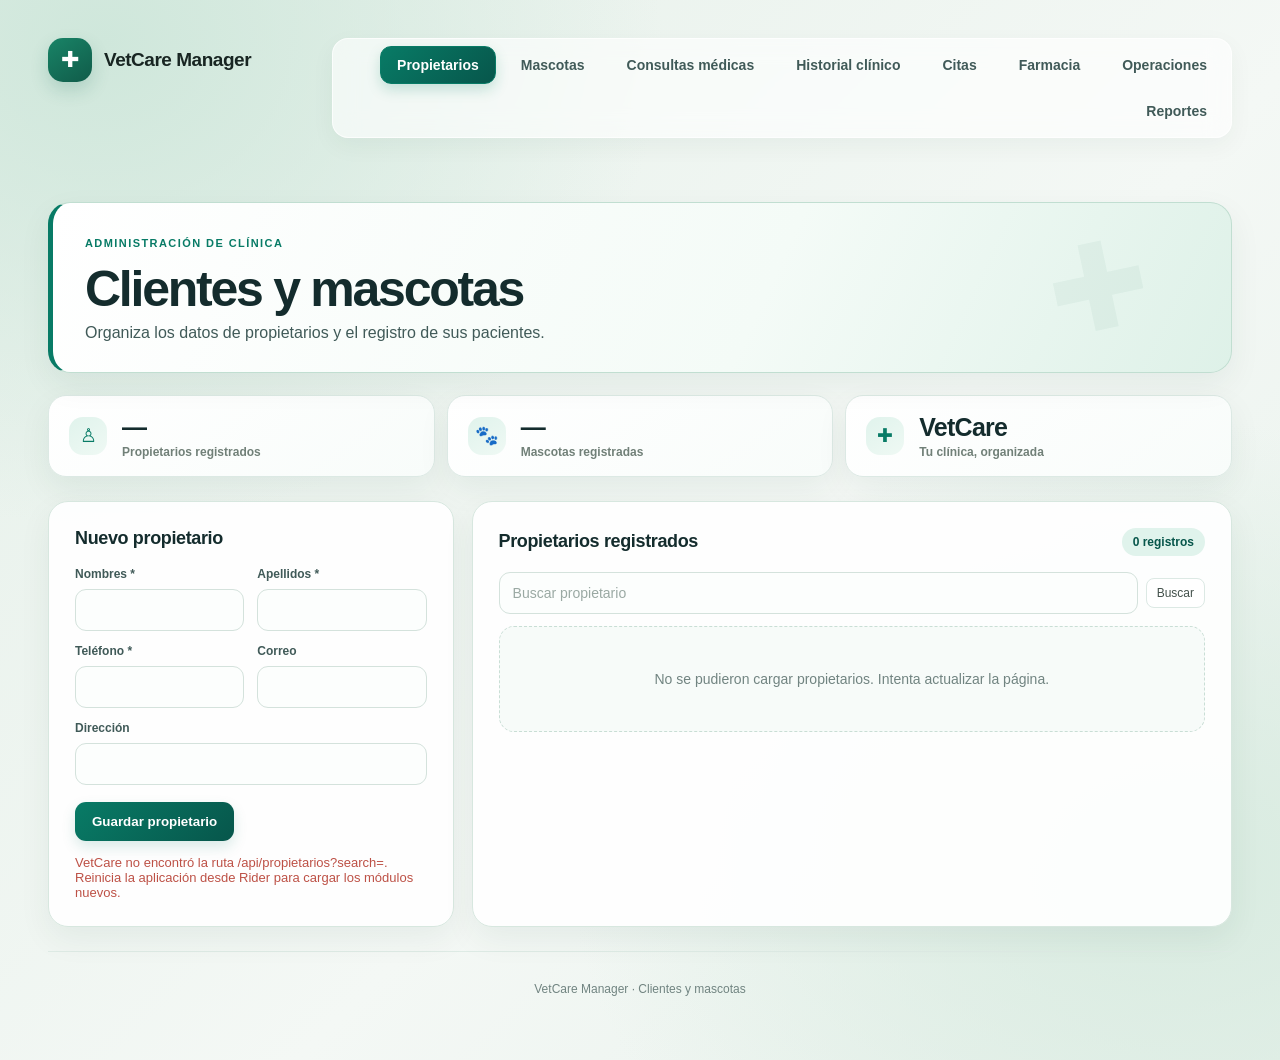
==== commit a136a564: "Añade acceso visual al módulo de citas" ====
--- a/Vetcare/wwwroot/index.html
+++ b/Vetcare/wwwroot/index.html
@@ -15,6 +15,9 @@
         <button class="tab" data-tab="mascotas">Mascotas</button>
         <a class="tab" href="consultas.html">Consultas médicas</a>
         <a class="tab" href="historial.html">Historial clínico</a>
+        <a class="tab" href="citas.html">Citas</a>
+        <a class="tab" href="farmacia.html">Farmacia</a>
+        <a class="tab" href="operaciones.html">Operaciones</a>
         <a class="tab" href="reportes.html">Reportes</a>
       </nav>
     </header>
--- a/Vetcare/wwwroot/css/site.css
+++ b/Vetcare/wwwroot/css/site.css
@@ -1,7 +1,20 @@
 :root {
+  --ink:#142c2d;
+  --ink-soft:#405a58;
+  --muted:#718481;
+  --brand:#087b66;
+  --brand-deep:#07564b;
+  --brand-light:#e0f3ec;
+  --accent:#f6b96b;
+  --surface:#fff;
+  --surface-soft:#f7fbf9;
+  --line:#dce9e4;
+  --danger:#bd5146;
+  --shadow-card:0 12px 32px #163d3210;
+  color-scheme:light;
   font-family:Inter,"Segoe UI",sans-serif;
-  color:#182522;
-  background:#f3f7f4;
+  color:var(--ink);
+  background:#f2f7f5;
   font-synthesis:none;
   font-weight:400
 }
@@ -10,7 +23,11 @@
 }
 body {
   margin:0;
-  background:radial-gradient(ellipse at 12% 0%,#dcefe6 0,transparent 31rem),#f3f7f4
+  min-height:100vh;
+  background:
+    radial-gradient(ellipse at 8% 4%,#cfe7db 0,transparent 35rem),
+    radial-gradient(ellipse at 92% 82%,#d8ebe0 0,transparent 38rem),
+    linear-gradient(135deg,#e5f0e9,#f4f8f5 58%,#e7f1eb)
 }
 .shell {
   max-width:1240px;
@@ -39,8 +56,17 @@
 .site-nav {
   justify-content:flex-end;
   margin:0;
-  max-width:900px
-}
+  max-width:900px;
+  padding:7px;
+  border:1px solid #ffffffb8;
+  border-radius:16px;
+  background:#ffffff9c;
+  box-shadow:0 8px 24px #163d320c;
+  backdrop-filter:blur(12px)
+}
+.site-header { position:relative; z-index:5; padding:8px 0 }
+.brand { letter-spacing:-.025em }
+.brand:hover { color:var(--brand) }
 .mark {
   display:grid;
   place-items:center;
@@ -65,10 +91,11 @@
   overflow:hidden;
   margin-bottom:22px;
   padding:30px 32px;
-  border:1px solid #d8e9df;
+  border:1px solid #c1ded1;
+  border-left:5px solid var(--brand);
   border-radius:22px;
-  background:linear-gradient(115deg,#fff 0%,#f5fbf7 64%,#e5f4eb 100%);
-  box-shadow:0 10px 30px #193d2b0b
+  background:linear-gradient(115deg,#fff 0%,#f4fbf7 60%,#def1e8 100%);
+  box-shadow:var(--shadow-card)
 }
 .intro:after {
   content:"✚";
@@ -84,7 +111,7 @@
   position:relative;
   z-index:1;
   display:inline-flex;
-  color:#176b55;
+  color:var(--brand);
   font-size:11px;
   font-weight:750;
   letter-spacing:.13em;
@@ -93,14 +120,14 @@
 .intro h1 {
   position:relative;
   z-index:1;
-  font-size:clamp(30px,4vw,43px);
+  font-size:clamp(34px,4.6vw,50px);
   letter-spacing:-.045em;
   margin:9px 0 6px
 }
 .intro p {
   position:relative;
   z-index:1;
-  color:#64716d;
+  color:var(--ink-soft);
   margin:0;
   max-width:560px
 }
@@ -113,26 +140,29 @@
 .metric {
   display:flex;
   align-items:center;
-  gap:13px;
-  padding:15px 18px;
-  border:1px solid #e1eae4;
-  border-radius:15px;
-  background:#ffffffd9;
-  box-shadow:0 4px 14px #193d2b08
-}
+  gap:15px;
+  padding:17px 20px;
+  border:1px solid var(--line);
+  border-radius:18px;
+  background:linear-gradient(145deg,#fff,#f8fcfa);
+  box-shadow:var(--shadow-card);
+  transition:transform .2s,box-shadow .2s
+}
+.metric:hover { transform:translateY(-2px); box-shadow:0 15px 32px #163d3218 }
 .metric-icon {
   display:grid;
   place-items:center;
   flex:0 0 38px;
   height:38px;
-  border-radius:12px;
-  background:#e7f3eb;
-  color:#176b55;
-  font-size:18px
+  border-radius:14px;
+  background:linear-gradient(145deg,var(--brand-light),#eff9f4);
+  color:var(--brand);
+  font-size:19px
 }
 .metric strong {
   display:block;
-  font-size:20px;
+  color:var(--ink);
+  font-size:25px;
   line-height:1.15;
   letter-spacing:-.03em
 }
@@ -140,7 +170,8 @@
   display:block;
   margin-top:3px;
   color:#718078;
-  font-size:12px
+  font-size:12px;
+  font-weight:600
 }
 .tabs {
   display:flex;
@@ -149,10 +180,10 @@
   flex-wrap:wrap
 }
 .tab {
-  border:1px solid #dce5df;
-  background:#fff;
-  color:#56635f;
-  border-radius:10px;
+  border:1px solid transparent;
+  background:transparent;
+  color:var(--ink-soft);
+  border-radius:11px;
   padding:10px 16px;
   font-size:14px;
   font-weight:650;
@@ -165,40 +196,44 @@
   border-color:#b9d5c5
 }
 .tab.active {
-  background:#176b55;
-  border-color:#176b55;
+  background:linear-gradient(135deg,var(--brand),var(--brand-deep));
+  border-color:var(--brand);
   color:white;
-  box-shadow:0 5px 12px #176b5525
-}
+  box-shadow:0 6px 14px #087b6633
+}
+.tab:hover:not(.active) { background:var(--brand-light); color:var(--brand-deep) }
 .layout {
   display:grid;
   grid-template-columns:minmax(280px,.8fr) minmax(0,1.5fr);
   gap:18px
 }
 .panel {
-  background:#fff;
-  border:1px solid #e3ebe6;
-  border-radius:18px;
-  padding:24px;
-  box-shadow:0 8px 24px #233c300c
+  background:#ffffffed;
+  border:1px solid #d7e7df;
+  border-radius:20px;
+  padding:26px;
+  box-shadow:var(--shadow-card)
 }
 .panel h2 {
   font-size:18px;
-  margin:0 0 18px
+  margin:0 0 18px;
+  letter-spacing:-.02em
 }
 .page-intro {
   margin:0 0 20px;
   padding:24px 28px;
-  border:1px solid #d8e9df;
-  border-radius:20px;
-  background:linear-gradient(115deg,#fff 0%,#f5fbf7 68%,#e5f4eb 100%);
-  box-shadow:0 8px 24px #193d2b0a
+  border:1px solid #c1ded1;
+  border-left:5px solid var(--brand);
+  border-radius:22px;
+  background:linear-gradient(115deg,#fff 0%,#f4fbf7 60%,#def1e8 100%);
+  box-shadow:var(--shadow-card)
 }
 .page-intro h1 {
   margin:8px 0 5px;
-  font-size:clamp(28px,3.5vw,38px);
+  font-size:clamp(32px,4vw,44px);
   letter-spacing:-.04em
 }
+.page-intro .eyebrow { margin-bottom:2px }
 .page-intro p,.section-heading p {
   margin:0;
   color:#64716d
@@ -223,8 +258,42 @@
   flex-direction:column;
   gap:6px
 }
+.check-field {
+  display:flex;
+  align-items:center;
+  gap:10px;
+  padding:11px 12px;
+  border:1px solid var(--line);
+  border-radius:11px;
+  background:var(--surface-soft);
+  color:var(--ink-soft)
+}
+.check-field input { width:18px; height:18px; margin:0; accent-color:var(--brand) }
+.medical-note { margin:0 0 18px; padding:13px 16px; border:1px solid #e6d6b8; border-radius:13px; background:#fff8eb; color:#755b2c }
+.pharmacy-layout,.operations-layout { align-items:start }
+.appointment-layout { align-items:start }
+.appointments-panel .muted,.appointment-history .muted { margin:5px 0 0; font-size:12px }
+.appointment-history { margin-top:18px }
+.appointment-meta { display:flex; align-items:center; flex-wrap:wrap; gap:8px; margin-top:11px; color:var(--ink-soft); font-size:12px }
+.appointment-meta > span { padding:5px 8px; border-radius:99px; background:var(--surface-soft) }
+.appointment-meta .appointment-status { background:var(--brand-light); color:var(--brand-deep); font-weight:700 }
+.appointment-meta .status-pending { background:#fff0df; color:#855518 }
+.appointment-past { background:linear-gradient(135deg,#fff,#f7faf8) }
+.appointment-controls { display:flex; align-items:center; gap:10px; margin-top:12px; padding-top:12px; border-top:1px solid var(--line) }
+.appointment-controls select { width:auto; min-width:160px; padding:8px 10px }
+.pharmacy-prescriptions { margin-top:18px }
+.prescription-form { margin-top:20px }
+.medicine-meta { display:flex; flex-wrap:wrap; align-items:center; gap:8px; margin-top:10px }
+.rx-required { background:#fff0df; color:#855518 }
+.rx-free { background:#e4f3e9; color:#17664f }
+.stock-badge { padding:4px 8px; border-radius:99px; background:#eef4f1; color:#566963; font-size:11px; font-weight:700 }
+.stock-low { background:#fff0ed; color:#a33e35 }
+.operation-controls { display:flex; align-items:center; flex-wrap:wrap; gap:9px; margin-top:14px; padding-top:13px; border-top:1px solid var(--line) }
+.operation-controls label { margin-right:2px }
+.operation-controls select { width:auto; min-width:145px; padding:8px 10px }
+.operation-notes { margin:12px 0 0; color:var(--ink-soft); font-size:13px; line-height:1.5 }
 .report-filters {
-  grid-template-columns:repeat(3,minmax(0,1fr)) auto;
+  grid-template-columns:repeat(3,minmax(0,1fr)) auto auto;
   margin-top:18px
 }
 .report-summary {
@@ -235,25 +304,47 @@
   align-items:center;
   justify-content:space-between;
   gap:16px;
-  padding:18px 20px;
-  border:1px solid #d8e9df;
-  border-radius:15px;
-  background:linear-gradient(110deg,#e9f5ed,#f8fcf9);
-  color:#52645a
+  padding:21px 23px;
+  border:1px solid #c7e2d8;
+  border-radius:18px;
+  background:linear-gradient(110deg,#e1f3eb,#f8fcf9 78%);
+  color:var(--ink-soft)
 }
 .report-total strong {
-  color:#176b55;
-  font-size:30px;
+  color:var(--brand-deep);
+  font-size:34px;
   letter-spacing:-.04em
 }
 .report-row {
-  padding:14px 18px
-}
-.report-row .record-header {
-  align-items:center
-}
-.report-row h3 {
+  display:grid;
+  gap:14px;
+  padding:19px 20px;
+  border:1px solid var(--line);
+  border-radius:16px;
+  background:#fff
+}
+.report-row-heading {
+  display:flex;
+  align-items:center;
+  justify-content:space-between;
+  gap:12px
+}
+.report-row-heading h3 {
   margin:0
+}
+.report-bar-track {
+  height:10px;
+  overflow:hidden;
+  border-radius:99px;
+  background:#eaf2ee
+}
+.report-bar-fill {
+  display:block;
+  height:100%;
+  border-radius:inherit;
+  background:linear-gradient(90deg,#66c19a,var(--brand-deep));
+  box-shadow:0 2px 7px #087b6633;
+  transition:width .35s ease
 }
 .record-list {
   display:grid;
@@ -261,11 +352,14 @@
   margin-top:14px
 }
 .record-card {
-  padding:18px;
-  border:1px solid #e3ebe6;
-  border-radius:14px;
-  background:linear-gradient(135deg,#fff,#fbfdfb)
-}
+  padding:20px;
+  border:1px solid var(--line);
+  border-radius:17px;
+  background:linear-gradient(135deg,#fff,var(--surface-soft));
+  box-shadow:0 5px 16px #163d3208;
+  transition:border-color .2s,transform .2s,box-shadow .2s
+}
+.record-card:hover { border-color:#b8d8cb; transform:translateY(-2px); box-shadow:0 12px 24px #163d3212 }
 .record-header {
   display:flex;
   align-items:flex-start;
@@ -316,31 +410,34 @@
 .field {
   display:flex;
   flex-direction:column;
-  gap:6px
+  gap:8px
 }
 .field.full {
   grid-column:1/-1
 }
 label {
   font-size:12px;
-  font-weight:650;
-  color:#51605b
+  font-weight:700;
+  color:var(--ink-soft)
 }
 input,select,textarea {
   width:100%;
-  border:1px solid #d9e1dc;
-  border-radius:9px;
-  background:white;
-  padding:10px 11px;
+  border:1px solid #d4e2dc;
+  border-radius:11px;
+  background:#fcfefd;
+  padding:12px 13px;
   font:inherit;
   font-size:14px;
-  color:#182522;
-  outline:none
+  color:var(--ink);
+  outline:none;
+  transition:border-color .18s,box-shadow .18s,background .18s
 }
 input:focus,select:focus,textarea:focus {
-  border-color:#27856d;
-  box-shadow:0 0 0 3px #27856d20
-}
+  border-color:var(--brand);
+  background:#fff;
+  box-shadow:0 0 0 4px #087b661c
+}
+input::placeholder,textarea::placeholder { color:#9aa9a3 }
 textarea {
   resize:vertical;
   min-height:72px
@@ -372,13 +469,14 @@
 }
 .button,.btn {
   border:0;
-  border-radius:9px;
-  background:linear-gradient(135deg,#198467,#176b55);
+  border-radius:11px;
+  background:linear-gradient(135deg,var(--brand),var(--brand-deep));
   color:#fff;
   font-weight:700;
-  padding:11px 15px;
+  padding:12px 17px;
   cursor:pointer;
-  box-shadow:0 4px 10px #176b5525
+  box-shadow:0 6px 14px #087b6626;
+  transition:transform .18s,box-shadow .18s,filter .18s
 }
 .button.secondary {
   background:#edf2ef;
@@ -386,7 +484,9 @@
   box-shadow:none
 }
 .button:hover,.btn:hover {
-  filter:brightness(.96)
+  filter:brightness(1.04);
+  transform:translateY(-1px);
+  box-shadow:0 9px 18px #087b6633
 }
 .button:focus-visible,.btn:focus-visible,.small:focus-visible,.tab:focus-visible,a:focus-visible,input:focus-visible,select:focus-visible,textarea:focus-visible {
   outline:3px solid #4cae8d;
@@ -407,9 +507,10 @@
 }
 .count {
   font-size:12px;
-  color:#68756f;
-  background:#f1f5f2;
-  padding:6px 9px;
+  color:var(--brand-deep);
+  background:var(--brand-light);
+  font-weight:700;
+  padding:7px 11px;
   border-radius:99px
 }
 .cards {
@@ -417,9 +518,9 @@
   gap:10px
 }
 .card {
-  border:1px solid #e6ece8;
-  border-radius:13px;
-  padding:15px;
+  border:1px solid var(--line);
+  border-radius:16px;
+  padding:17px;
   display:flex;
   justify-content:space-between;
   gap:12px;
@@ -427,9 +528,9 @@
   transition:border-color .18s,box-shadow .18s,transform .18s
 }
 .card:hover {
-  border-color:#c9ded1;
-  box-shadow:0 6px 16px #193d2b0b;
-  transform:translateY(-1px)
+  border-color:#abd1c0;
+  box-shadow:0 10px 24px #163d3212;
+  transform:translateY(-2px)
 }
 .card h3 {
   font-size:15px;
@@ -465,8 +566,8 @@
 .species-badge {
   padding:4px 8px;
   border-radius:99px;
-  background:#e8f3ec;
-  color:#176b55;
+  background:var(--brand-light);
+  color:var(--brand-deep);
   font-size:11px;
   font-weight:700;
   letter-spacing:.02em
@@ -505,19 +606,23 @@
   font-size:12px;
   padding:7px 10px;
   border-radius:8px;
-  border:1px solid #dce4df;
+  border:1px solid var(--line);
   background:white;
   color:#43514b;
   cursor:pointer
 }
 .small.danger {
-  color:#a34036
+  color:var(--danger);
+  background:#fff8f7
 }
 .empty {
-  padding:36px 12px;
+  padding:44px 18px;
   text-align:center;
-  color:#738079;
-  font-size:14px
+  color:var(--muted);
+  font-size:14px;
+  border:1px dashed #c9ded5;
+  border-radius:15px;
+  background:var(--surface-soft)
 }
 .loading-state {
   display:flex;
@@ -549,16 +654,18 @@
   color:#176b55
 }
 .notice.error {
-  color:#b33f32
+  color:var(--danger)
 }
 .hidden {
   display:none!important
 }
 .foot {
   text-align:center;
-  color:#89948f;
+  color:var(--muted);
   font-size:12px;
-  padding-top:24px
+  padding-top:30px;
+  border-top:1px solid #deebe5;
+  margin-top:24px
 }
 .row {
   display:flex;
@@ -576,8 +683,11 @@
   font-size:13px
 }
 .notice.error,.error {
-  color:#b33f32
-}
+  color:var(--danger)
+}
+.button:active,.btn:active,.tab:active { transform:translateY(0) scale(.98) }
+.button:disabled,.btn:disabled { filter:saturate(.65); box-shadow:none }
+a { text-underline-offset:3px }
 .muted {
   color:#718078
 }
@@ -591,14 +701,20 @@
   margin-bottom:26px
 }
 .site-nav {
-  justify-content:flex-start
+  justify-content:flex-start;
+  max-width:none;
+  overflow-x:auto;
+  scrollbar-width:thin
 }
 .section-heading {
   align-items:flex-start;
   flex-direction:column
 }
+.report-filters {
+  grid-template-columns:repeat(2,minmax(0,1fr))
+}
 .layout {
-  grid-template-columns:1fr
+  grid-template-columns:minmax(0,1fr)
 }
 .summary {
   grid-template-columns:1fr 1fr
@@ -615,6 +731,9 @@
 .fields {
   grid-template-columns:1fr 1fr
 }
+  .panel { padding:21px }
+  .intro,.page-intro { border-radius:18px }
+  .filter-bar { grid-template-columns:minmax(0,1fr) auto }
 
 }
 @media(max-width:520px) {
@@ -624,17 +743,81 @@
   .filter-bar .button {
     width:100%
   }
+  .filter-bar { grid-template-columns:1fr }
+  .search-bar { flex-wrap:wrap }
+  .search-bar input { flex:1 1 100% }
+  .panel { padding:17px }
+  .operation-controls select { flex:1; min-width:0 }
+  .operation-controls .small { min-height:40px }
+  .appointment-controls select { flex:1; min-width:0 }
+  .summary { grid-template-columns:1fr }
+  .summary .metric:last-child { grid-column:auto }
   .page-intro {
     padding:20px
   }
   .record-header {
     flex-direction:column
   }
+  .report-row-heading {
+    align-items:flex-start;
+    flex-direction:column
+  }
 }
 @media(max-width:430px) {
   .summary {
-  grid-template-columns:1fr 1fr;
-  gap:8px
+    grid-template-columns:1fr 1fr;
+    gap:8px
+  }
+  .summary .metric:last-child {
+    grid-column:1/-1
+  }
+  .site-nav {
+    display:grid;
+    grid-template-columns:repeat(2,minmax(0,1fr));
+    width:100%
+  }
+  .site-nav .tab {
+    display:flex;
+    align-items:center;
+    justify-content:center;
+    min-height:44px;
+    padding:9px 7px;
+    text-align:center
+  }
+.metric {
+  padding:12px 11px;
+  gap:9px
+}
+.metric-icon {
+  flex-basis:32px;
+  height:32px
+}
+.intro:after {
+  font-size:82px;
+  right:-2%
+}
+.fields {
+  grid-template-columns:1fr
+}
+.field.full {
+  grid-column:auto
+}
+.card {
+  flex-direction:column
+}
+  .search-bar {
+    align-items:stretch
+  }
+.card-actions {
+  align-self:stretch
+}
+.card-actions .small,.search-bar .small {
+  min-height:40px
+}
+.card-actions .small {
+  flex:1
+}
+
 }
 @media(prefers-reduced-motion:reduce) {
   *,*::before,*::after {
@@ -644,32 +827,3 @@
     transition-duration:.01ms!important
   }
 }
-.metric {
-  padding:12px 11px;
-  gap:9px
-}
-.metric-icon {
-  flex-basis:32px;
-  height:32px
-}
-.intro:after {
-  font-size:82px;
-  right:-2%
-}
-.fields {
-  grid-template-columns:1fr
-}
-.field.full {
-  grid-column:auto
-}
-.card {
-  flex-direction:column
-}
-  .search-bar {
-    align-items:stretch
-  }
-.card-actions {
-  align-self:flex-end
-}
-
-}
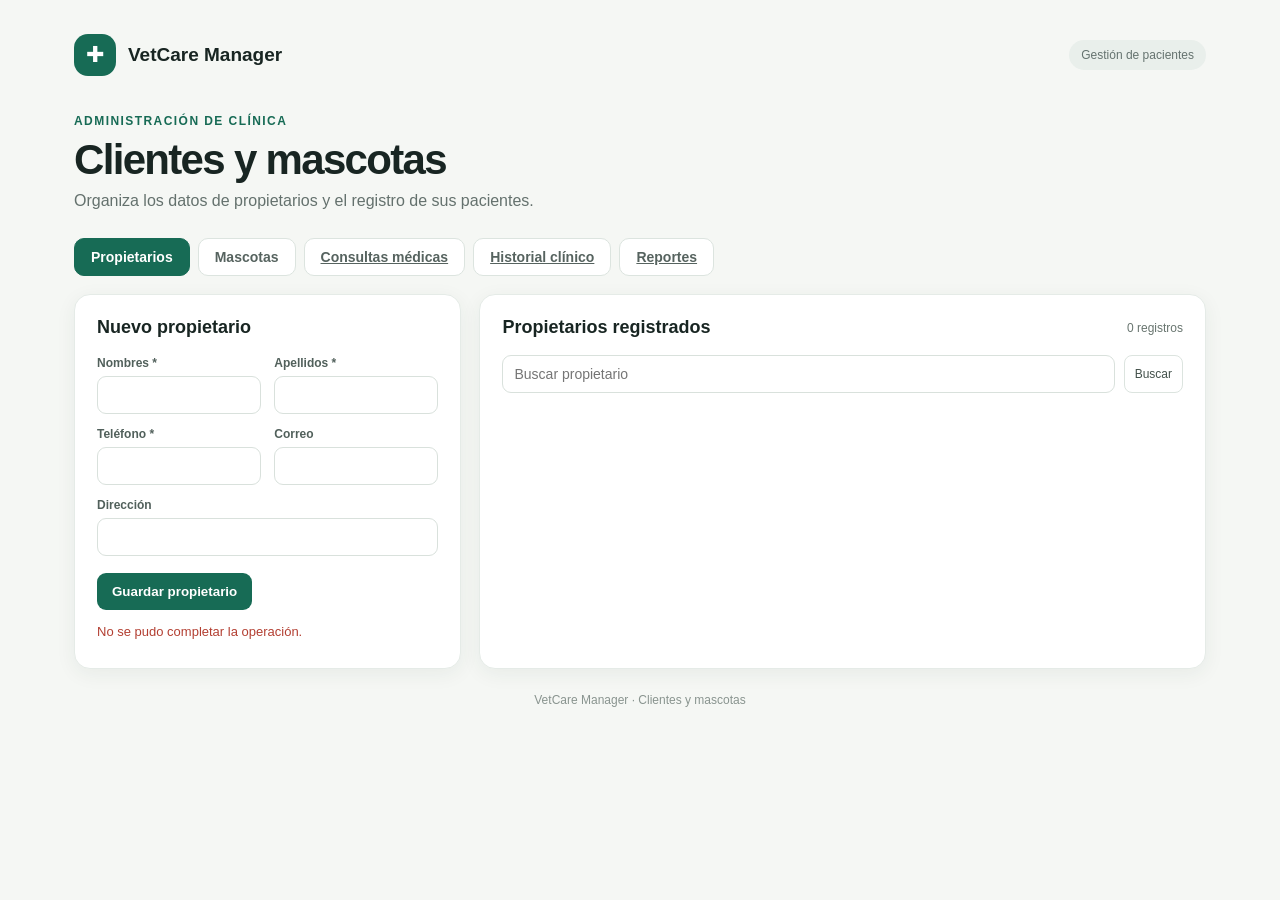
==== commit 8c99686d: "Agrega búsqueda de propietarios y mascotas" ====
--- a/Vetcare/wwwroot/index.html
+++ b/Vetcare/wwwroot/index.html
@@ -5,28 +5,21 @@
   <meta name="viewport" content="width=device-width, initial-scale=1">
   <meta name="theme-color" content="#f5f7f4">
   <title>VetCare Manager | Clientes y mascotas</title>
-  <link rel="stylesheet" href="css/site.css">
+  <style>
+    :root{font-family:Inter,"Segoe UI",sans-serif;color:#182522;background:#f5f7f4;font-synthesis:none;font-weight:400}*{box-sizing:border-box}body{margin:0}.shell{max-width:1180px;margin:auto;padding:34px 24px 64px}.top{display:flex;align-items:center;justify-content:space-between;margin-bottom:38px}.brand{display:flex;align-items:center;gap:12px;font-weight:750;font-size:19px}.mark{display:grid;place-items:center;width:42px;height:42px;border-radius:14px;background:#176b55;color:white;font-size:22px}.tag{font-size:12px;color:#65736f;background:#e9efeb;padding:8px 12px;border-radius:99px}.intro{margin-bottom:28px}.eyebrow{color:#176b55;font-size:12px;font-weight:750;letter-spacing:.12em;text-transform:uppercase}.intro h1{font-size:clamp(30px,4vw,42px);letter-spacing:-.04em;margin:8px 0}.intro p{color:#64716d;margin:0}.tabs{display:flex;gap:8px;margin:25px 0 18px}.tab{border:1px solid #dce4df;background:white;color:#56635f;border-radius:10px;padding:10px 16px;font-size:14px;font-weight:650;cursor:pointer}.tab.active{background:#176b55;border-color:#176b55;color:white}.layout{display:grid;grid-template-columns:minmax(280px,.8fr) minmax(0,1.5fr);gap:18px}.panel{background:#fff;border:1px solid #e5ebe7;border-radius:16px;padding:22px;box-shadow:0 5px 20px #233c3010}.panel h2{font-size:18px;margin:0 0 18px}.fields{display:grid;grid-template-columns:1fr 1fr;gap:13px}.field{display:flex;flex-direction:column;gap:6px}.field.full{grid-column:1/-1}label{font-size:12px;font-weight:650;color:#51605b}input,select,textarea{width:100%;border:1px solid #d9e1dc;border-radius:9px;background:white;padding:10px 11px;font:inherit;font-size:14px;color:#182522;outline:none}input:focus,select:focus,textarea:focus{border-color:#27856d;box-shadow:0 0 0 3px #27856d20}textarea{resize:vertical;min-height:72px}.actions{display:flex;gap:9px;margin-top:17px}.button{border:0;border-radius:9px;background:#176b55;color:#fff;font-weight:700;padding:11px 15px;cursor:pointer}.button.secondary{background:#edf2ef;color:#33433d}.button:hover{filter:brightness(.96)}.list-head{display:flex;align-items:center;justify-content:space-between;margin-bottom:14px}.list-head h2{margin:0}.count{font-size:12px;color:#68756f}.cards{display:grid;gap:10px}.card{border:1px solid #e6ece8;border-radius:12px;padding:14px;display:flex;justify-content:space-between;gap:12px;align-items:flex-start}.card h3{font-size:15px;margin:0 0 5px}.card p{font-size:13px;line-height:1.5;color:#66736e;margin:0}.card-actions{display:flex;gap:6px;flex-shrink:0}.small{font-size:12px;padding:7px 10px;border-radius:8px;border:1px solid #dce4df;background:white;color:#43514b;cursor:pointer}.small.danger{color:#a34036}.empty{padding:36px 12px;text-align:center;color:#738079;font-size:14px}.notice{min-height:22px;margin-top:14px;font-size:13px;color:#176b55}.notice.error{color:#b33f32}.hidden{display:none!important}.foot{text-align:center;color:#89948f;font-size:12px;padding-top:24px}@media(max-width:760px){.shell{padding:22px 15px 45px}.layout{grid-template-columns:1fr}.tag{display:none}.fields{grid-template-columns:1fr 1fr}}@media(max-width:430px){.fields{grid-template-columns:1fr}.field.full{grid-column:auto}.card{flex-direction:column}.card-actions{align-self:flex-end}}
+  </style>
 </head>
 <body>
   <main class="shell">
-    <header class="top site-header"><a class="brand" href="index.html"><span class="mark">✚</span><span>VetCare Manager</span></a>
-      <nav class="tabs site-nav" aria-label="Secciones">
-        <button class="tab active" data-tab="propietarios">Propietarios</button>
-        <button class="tab" data-tab="mascotas">Mascotas</button>
-        <a class="tab" href="consultas.html">Consultas médicas</a>
-        <a class="tab" href="historial.html">Historial clínico</a>
-        <a class="tab" href="citas.html">Citas</a>
-        <a class="tab" href="farmacia.html">Farmacia</a>
-        <a class="tab" href="operaciones.html">Operaciones</a>
-        <a class="tab" href="reportes.html">Reportes</a>
-      </nav>
-    </header>
+    <header class="top"><div class="brand"><span class="mark">✚</span>VetCare Manager</div><span class="tag">Gestión de pacientes</span></header>
     <section class="intro"><div class="eyebrow">Administración de clínica</div><h1>Clientes y mascotas</h1><p>Organiza los datos de propietarios y el registro de sus pacientes.</p></section>
-    <section class="summary" aria-label="Resumen de la clínica">
-      <div class="metric"><span class="metric-icon" aria-hidden="true">♙</span><div><strong id="summary-owners">—</strong><span id="summary-owners-label">Propietarios registrados</span></div></div>
-      <div class="metric"><span class="metric-icon" aria-hidden="true">🐾</span><div><strong id="summary-pets">—</strong><span id="summary-pets-label">Mascotas registradas</span></div></div>
-      <div class="metric"><span class="metric-icon" aria-hidden="true">✚</span><div><strong>VetCare</strong><span>Tu clínica, organizada</span></div></div>
-    </section>
+    <nav class="tabs" aria-label="Secciones">
+      <button class="tab active" data-tab="propietarios">Propietarios</button>
+      <button class="tab" data-tab="mascotas">Mascotas</button>
+      <a class="tab" href="consultas.html">Consultas médicas</a>
+      <a class="tab" href="historial.html">Historial clínico</a>
+      <a class="tab" href="reportes.html">Reportes</a>
+    </nav>
     <section id="propietarios" class="layout">
       <form id="owner-form" class="panel"><h2 id="owner-title">Nuevo propietario</h2><input id="owner-id" type="hidden"><div class="fields">
         <div class="field"><label for="owner-first">Nombres *</label><input id="owner-first" required minlength="2" maxlength="80" autocomplete="given-name"></div>
@@ -35,7 +28,7 @@
         <div class="field"><label for="owner-email">Correo</label><input id="owner-email" type="email" maxlength="120" autocomplete="email"></div>
         <div class="field full"><label for="owner-address">Dirección</label><input id="owner-address" maxlength="180" autocomplete="street-address"></div>
       </div><div class="actions"><button class="button" type="submit">Guardar propietario</button><button class="button secondary hidden" id="owner-cancel" type="button">Cancelar</button></div><div id="owner-notice" class="notice" role="status"></div></form>
-      <div class="panel"><div class="list-head"><h2>Propietarios registrados</h2><span id="owner-count" class="count">0 registros</span></div><form id="owner-search-form" class="search-bar"><label class="sr-only" for="owner-filter">Buscar propietario</label><input id="owner-filter" type="search" placeholder="Buscar propietario"><button class="small" type="submit">Buscar</button></form><div id="owner-list" class="cards" aria-busy="true"><div class="loading-state"><span class="spinner" aria-hidden="true"></span>Cargando propietarios...</div></div></div>
+      <div class="panel"><div class="list-head"><h2>Propietarios registrados</h2><span id="owner-count" class="count">0 registros</span></div><div class="actions"><input id="owner-filter" type="search" placeholder="Buscar propietario"><button class="small" id="owner-search" type="button">Buscar</button></div><div id="owner-list" class="cards"></div></div>
     </section>
     <section id="mascotas" class="layout hidden">
       <form id="pet-form" class="panel"><h2 id="pet-title">Registrar mascota</h2><input id="pet-id" type="hidden"><div class="fields">
@@ -47,10 +40,30 @@
         <div class="field"><label for="pet-owner">Propietario *</label><select id="pet-owner" required><option value="">Seleccionar propietario</option></select></div>
         <div class="field full"><label for="pet-notes">Observaciones médicas generales</label><textarea id="pet-notes" maxlength="500"></textarea></div>
       </div><div class="actions"><button class="button" type="submit">Guardar mascota</button><button class="button secondary hidden" id="pet-cancel" type="button">Cancelar</button></div><div id="pet-notice" class="notice" role="status"></div></form>
-      <div class="panel"><div class="list-head"><h2>Mascotas registradas</h2><span id="pet-count" class="count">0 registros</span></div><form id="pet-search-form" class="search-bar"><label class="sr-only" for="pet-filter">Buscar mascota</label><input id="pet-filter" type="search" placeholder="Buscar mascota"><button class="small" type="submit">Buscar</button></form><div id="pet-list" class="cards" aria-busy="true"><div class="loading-state"><span class="spinner" aria-hidden="true"></span>Cargando mascotas...</div></div></div>
+      <div class="panel"><div class="list-head"><h2>Mascotas registradas</h2><span id="pet-count" class="count">0 registros</span></div><div class="actions"><input id="pet-filter" type="search" placeholder="Buscar mascota"><button class="small" id="pet-search" type="button">Buscar</button></div><div id="pet-list" class="cards"></div></div>
     </section>
     <footer class="foot">VetCare Manager · Clientes y mascotas</footer>
   </main>
-<script type="module" src="js/dashboard.js"></script>
+<script>
+const $=id=>document.getElementById(id);let owners=[],pets=[];
+const api=async(path,options={})=>{const response=await fetch('/api/'+path,{...options,headers:{'Content-Type':'application/json',...(options.headers||{})}});if(!response.ok){let msg='No se pudo completar la operación.';try{const data=await response.json();msg=data.message||Object.values(data.errors||{}).flat().join(' ' )||msg}catch{}throw new Error(msg)}return response.status===204?null:response.json()};
+const esc=value=>String(value??'').replace(/[&<>"']/g,c=>({'&':'&amp;','<':'&lt;','>':'&gt;','"':'&quot;',"'":'&#39;'}[c]));
+function notice(id,message,error=false){$(id).textContent=message;$(id).classList.toggle('error',error)}
+function resetOwner(){$('owner-form').reset();$('owner-id').value='';$('owner-title').textContent='Nuevo propietario';$('owner-cancel').classList.add('hidden')}
+function resetPet(){$('pet-form').reset();$('pet-id').value='';$('pet-title').textContent='Registrar mascota';$('pet-cancel').classList.add('hidden')}
+function ownerName(id){const p=owners.find(x=>x.id===id);return p?`${p.nombres} ${p.apellidos}`:'Propietario no disponible'}
+async function refresh(){try{const ownerSearch=new URLSearchParams({search:$('owner-filter').value.trim()}),petSearch=new URLSearchParams({search:$('pet-filter').value.trim()});[owners,pets]=await Promise.all([api('propietarios?'+ownerSearch),api('mascotas?'+petSearch)]);renderOwners();renderPets();fillOwnerOptions()}catch(e){notice('owner-notice',e.message,true)}}
+function renderOwners(){$('owner-count').textContent=`${owners.length} ${owners.length===1?'registro':'registros'}`;$('owner-list').innerHTML=owners.length?owners.map(p=>`<article class="card"><div><h3>${esc(p.nombres)} ${esc(p.apellidos)}</h3><p>${esc(p.telefono)}${p.correo?' · '+esc(p.correo):''}<br>${esc(p.direccion||'Sin dirección registrada')}</p></div><div class="card-actions"><button class="small" data-edit-owner="${p.id}">Editar</button><button class="small danger" data-delete-owner="${p.id}">Eliminar</button></div></article>`).join(''):'<div class="empty">Aún no hay propietarios. Registra el primero aquí.</div>'}
+function renderPets(){$('pet-count').textContent=`${pets.length} ${pets.length===1?'registro':'registros'}`;$('pet-list').innerHTML=pets.length?pets.map(m=>`<article class="card"><div><h3>${esc(m.nombre)} <span style="font-weight:450;color:#65736f">· ${esc(m.especie)}</span></h3><p>${esc(m.raza||'Raza no especificada')}${m.pesoKg?' · '+esc(m.pesoKg)+' kg':''}<br>Tutor: ${esc(ownerName(m.propietarioId))}${m.observaciones?'<br>'+esc(m.observaciones):''}</p></div><div class="card-actions"><button class="small" data-edit-pet="${m.id}">Editar</button><button class="small danger" data-delete-pet="${m.id}">Eliminar</button></div></article>`).join(''):'<div class="empty">Aún no hay mascotas. Registra una cuando tengas un propietario.</div>'}
+function fillOwnerOptions(selected=''){$('pet-owner').innerHTML='<option value="">Seleccionar propietario</option>'+owners.map(p=>`<option value="${p.id}" ${String(p.id)===String(selected)?'selected':''}>${esc(p.apellidos)}, ${esc(p.nombres)}</option>`).join('')}
+$('owner-form').addEventListener('submit',async e=>{e.preventDefault();const id=$('owner-id').value;const body={nombres:$('owner-first').value.trim(),apellidos:$('owner-last').value.trim(),telefono:$('owner-phone').value.trim(),correo:$('owner-email').value.trim()||null,direccion:$('owner-address').value.trim()||null};try{await api(id?`propietarios/${id}`:'propietarios',{method:id?'PUT':'POST',body:JSON.stringify(body)});resetOwner();notice('owner-notice','Propietario guardado correctamente.');await refresh()}catch(err){notice('owner-notice',err.message,true)}});
+$('pet-form').addEventListener('submit',async e=>{e.preventDefault();const id=$('pet-id').value;const body={nombre:$('pet-name').value.trim(),especie:$('pet-species').value,raza:$('pet-breed').value.trim()||null,fechaNacimiento:$('pet-birth').value||null,pesoKg:$('pet-weight').value?Number($('pet-weight').value):null,observaciones:$('pet-notes').value.trim()||null,propietarioId:Number($('pet-owner').value)};try{await api(id?`mascotas/${id}`:'mascotas',{method:id?'PUT':'POST',body:JSON.stringify(body)});resetPet();notice('pet-notice','Mascota guardada correctamente.');await refresh()}catch(err){notice('pet-notice',err.message,true)}});
+$('owner-cancel').onclick=resetOwner;$('pet-cancel').onclick=resetPet;
+$('owner-search').onclick=refresh;$('pet-search').onclick=refresh;
+$('owner-list').addEventListener('click',async e=>{const edit=e.target.closest('[data-edit-owner]'),del=e.target.closest('[data-delete-owner]');if(edit){const p=owners.find(x=>x.id===Number(edit.dataset.editOwner));$('owner-id').value=p.id;$('owner-first').value=p.nombres;$('owner-last').value=p.apellidos;$('owner-phone').value=p.telefono;$('owner-email').value=p.correo||'';$('owner-address').value=p.direccion||'';$('owner-title').textContent='Editar propietario';$('owner-cancel').classList.remove('hidden');$('owner-first').focus()}if(del){const p=owners.find(x=>x.id===Number(del.dataset.deleteOwner));if(!confirm(`¿Eliminar a ${p.nombres} ${p.apellidos}?`))return;try{await api(`propietarios/${p.id}`,{method:'DELETE'});notice('owner-notice','Propietario eliminado.');await refresh()}catch(err){notice('owner-notice',err.message,true)}}});
+$('pet-list').addEventListener('click',async e=>{const edit=e.target.closest('[data-edit-pet]'),del=e.target.closest('[data-delete-pet]');if(edit){const m=pets.find(x=>x.id===Number(edit.dataset.editPet));$('pet-id').value=m.id;$('pet-name').value=m.nombre;$('pet-species').value=m.especie;$('pet-breed').value=m.raza||'';$('pet-birth').value=m.fechaNacimiento||'';$('pet-weight').value=m.pesoKg||'';$('pet-notes').value=m.observaciones||'';fillOwnerOptions(m.propietarioId);$('pet-title').textContent='Editar mascota';$('pet-cancel').classList.remove('hidden');$('pet-name').focus()}if(del){const m=pets.find(x=>x.id===Number(del.dataset.deletePet));if(!confirm(`¿Eliminar a ${m.nombre}?`))return;try{await api(`mascotas/${m.id}`,{method:'DELETE'});notice('pet-notice','Mascota eliminada.');await refresh()}catch(err){notice('pet-notice',err.message,true)}}});
+document.querySelectorAll('.tab').forEach(button=>button.addEventListener('click',()=>{document.querySelectorAll('.tab').forEach(x=>x.classList.toggle('active',x===button));document.querySelectorAll('.layout').forEach(x=>x.classList.toggle('hidden',x.id!==button.dataset.tab))}));
+refresh();
+</script>
 </body>
 </html>
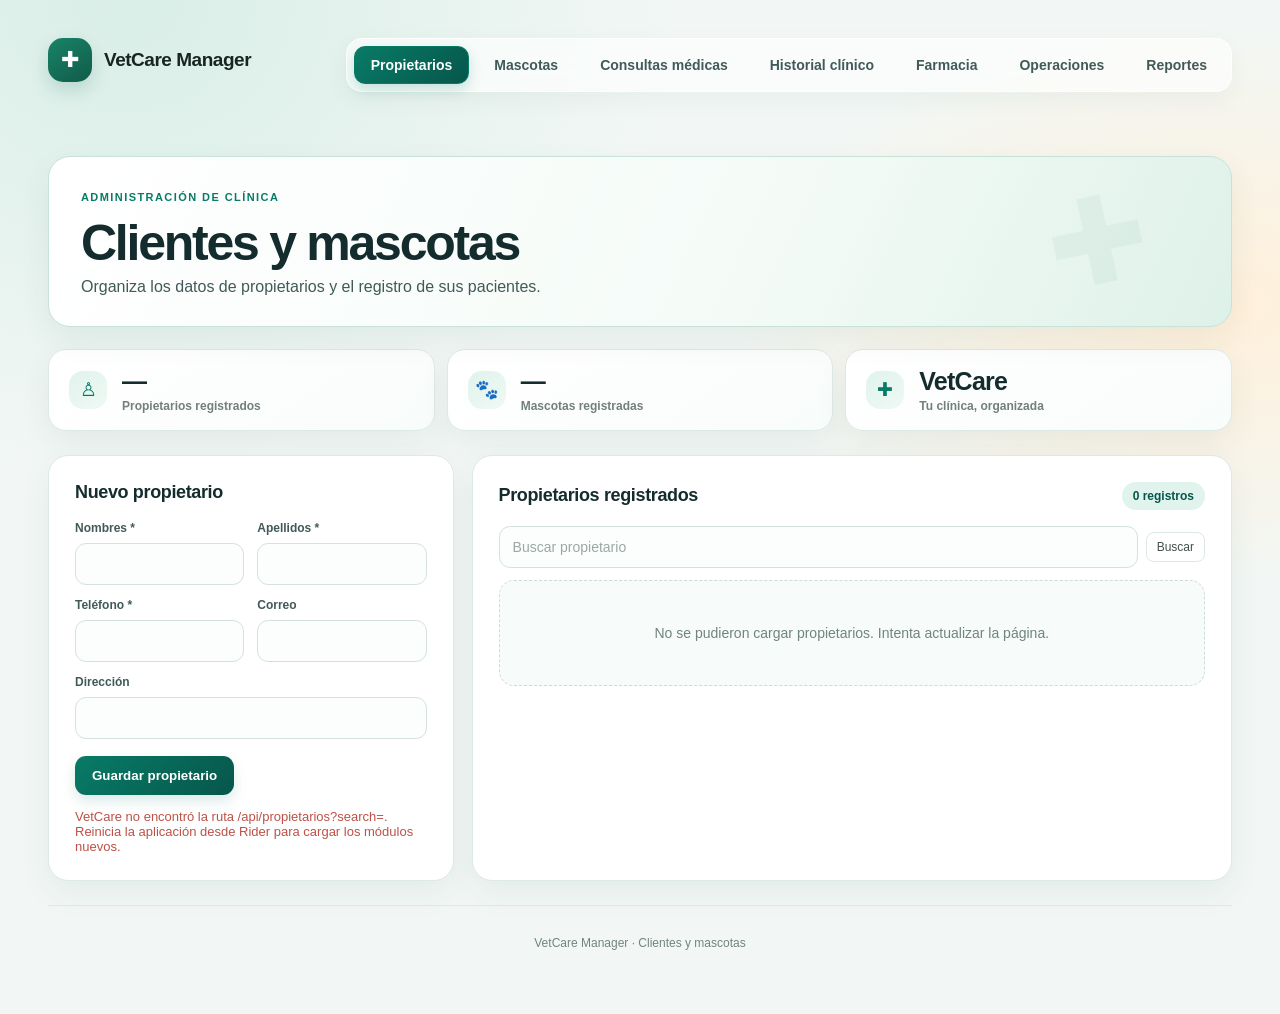
==== commit e18d15a9: "Integra farmacia y operaciones en la navegación" ====
--- a/Vetcare/wwwroot/index.html
+++ b/Vetcare/wwwroot/index.html
@@ -5,21 +5,27 @@
   <meta name="viewport" content="width=device-width, initial-scale=1">
   <meta name="theme-color" content="#f5f7f4">
   <title>VetCare Manager | Clientes y mascotas</title>
-  <style>
-    :root{font-family:Inter,"Segoe UI",sans-serif;color:#182522;background:#f5f7f4;font-synthesis:none;font-weight:400}*{box-sizing:border-box}body{margin:0}.shell{max-width:1180px;margin:auto;padding:34px 24px 64px}.top{display:flex;align-items:center;justify-content:space-between;margin-bottom:38px}.brand{display:flex;align-items:center;gap:12px;font-weight:750;font-size:19px}.mark{display:grid;place-items:center;width:42px;height:42px;border-radius:14px;background:#176b55;color:white;font-size:22px}.tag{font-size:12px;color:#65736f;background:#e9efeb;padding:8px 12px;border-radius:99px}.intro{margin-bottom:28px}.eyebrow{color:#176b55;font-size:12px;font-weight:750;letter-spacing:.12em;text-transform:uppercase}.intro h1{font-size:clamp(30px,4vw,42px);letter-spacing:-.04em;margin:8px 0}.intro p{color:#64716d;margin:0}.tabs{display:flex;gap:8px;margin:25px 0 18px}.tab{border:1px solid #dce4df;background:white;color:#56635f;border-radius:10px;padding:10px 16px;font-size:14px;font-weight:650;cursor:pointer}.tab.active{background:#176b55;border-color:#176b55;color:white}.layout{display:grid;grid-template-columns:minmax(280px,.8fr) minmax(0,1.5fr);gap:18px}.panel{background:#fff;border:1px solid #e5ebe7;border-radius:16px;padding:22px;box-shadow:0 5px 20px #233c3010}.panel h2{font-size:18px;margin:0 0 18px}.fields{display:grid;grid-template-columns:1fr 1fr;gap:13px}.field{display:flex;flex-direction:column;gap:6px}.field.full{grid-column:1/-1}label{font-size:12px;font-weight:650;color:#51605b}input,select,textarea{width:100%;border:1px solid #d9e1dc;border-radius:9px;background:white;padding:10px 11px;font:inherit;font-size:14px;color:#182522;outline:none}input:focus,select:focus,textarea:focus{border-color:#27856d;box-shadow:0 0 0 3px #27856d20}textarea{resize:vertical;min-height:72px}.actions{display:flex;gap:9px;margin-top:17px}.button{border:0;border-radius:9px;background:#176b55;color:#fff;font-weight:700;padding:11px 15px;cursor:pointer}.button.secondary{background:#edf2ef;color:#33433d}.button:hover{filter:brightness(.96)}.list-head{display:flex;align-items:center;justify-content:space-between;margin-bottom:14px}.list-head h2{margin:0}.count{font-size:12px;color:#68756f}.cards{display:grid;gap:10px}.card{border:1px solid #e6ece8;border-radius:12px;padding:14px;display:flex;justify-content:space-between;gap:12px;align-items:flex-start}.card h3{font-size:15px;margin:0 0 5px}.card p{font-size:13px;line-height:1.5;color:#66736e;margin:0}.card-actions{display:flex;gap:6px;flex-shrink:0}.small{font-size:12px;padding:7px 10px;border-radius:8px;border:1px solid #dce4df;background:white;color:#43514b;cursor:pointer}.small.danger{color:#a34036}.empty{padding:36px 12px;text-align:center;color:#738079;font-size:14px}.notice{min-height:22px;margin-top:14px;font-size:13px;color:#176b55}.notice.error{color:#b33f32}.hidden{display:none!important}.foot{text-align:center;color:#89948f;font-size:12px;padding-top:24px}@media(max-width:760px){.shell{padding:22px 15px 45px}.layout{grid-template-columns:1fr}.tag{display:none}.fields{grid-template-columns:1fr 1fr}}@media(max-width:430px){.fields{grid-template-columns:1fr}.field.full{grid-column:auto}.card{flex-direction:column}.card-actions{align-self:flex-end}}
-  </style>
+  <link rel="stylesheet" href="css/site.css">
 </head>
 <body>
   <main class="shell">
-    <header class="top"><div class="brand"><span class="mark">✚</span>VetCare Manager</div><span class="tag">Gestión de pacientes</span></header>
+    <header class="top site-header"><a class="brand" href="index.html"><span class="mark">✚</span><span>VetCare Manager</span></a>
+      <nav class="tabs site-nav" aria-label="Secciones">
+        <button class="tab active" data-tab="propietarios">Propietarios</button>
+        <button class="tab" data-tab="mascotas">Mascotas</button>
+        <a class="tab" href="consultas.html">Consultas médicas</a>
+        <a class="tab" href="historial.html">Historial clínico</a>
+        <a class="tab" href="farmacia.html">Farmacia</a>
+        <a class="tab" href="operaciones.html">Operaciones</a>
+        <a class="tab" href="reportes.html">Reportes</a>
+      </nav>
+    </header>
     <section class="intro"><div class="eyebrow">Administración de clínica</div><h1>Clientes y mascotas</h1><p>Organiza los datos de propietarios y el registro de sus pacientes.</p></section>
-    <nav class="tabs" aria-label="Secciones">
-      <button class="tab active" data-tab="propietarios">Propietarios</button>
-      <button class="tab" data-tab="mascotas">Mascotas</button>
-      <a class="tab" href="consultas.html">Consultas médicas</a>
-      <a class="tab" href="historial.html">Historial clínico</a>
-      <a class="tab" href="reportes.html">Reportes</a>
-    </nav>
+    <section class="summary" aria-label="Resumen de la clínica">
+      <div class="metric"><span class="metric-icon" aria-hidden="true">♙</span><div><strong id="summary-owners">—</strong><span id="summary-owners-label">Propietarios registrados</span></div></div>
+      <div class="metric"><span class="metric-icon" aria-hidden="true">🐾</span><div><strong id="summary-pets">—</strong><span id="summary-pets-label">Mascotas registradas</span></div></div>
+      <div class="metric"><span class="metric-icon" aria-hidden="true">✚</span><div><strong>VetCare</strong><span>Tu clínica, organizada</span></div></div>
+    </section>
     <section id="propietarios" class="layout">
       <form id="owner-form" class="panel"><h2 id="owner-title">Nuevo propietario</h2><input id="owner-id" type="hidden"><div class="fields">
         <div class="field"><label for="owner-first">Nombres *</label><input id="owner-first" required minlength="2" maxlength="80" autocomplete="given-name"></div>
@@ -28,7 +34,7 @@
         <div class="field"><label for="owner-email">Correo</label><input id="owner-email" type="email" maxlength="120" autocomplete="email"></div>
         <div class="field full"><label for="owner-address">Dirección</label><input id="owner-address" maxlength="180" autocomplete="street-address"></div>
       </div><div class="actions"><button class="button" type="submit">Guardar propietario</button><button class="button secondary hidden" id="owner-cancel" type="button">Cancelar</button></div><div id="owner-notice" class="notice" role="status"></div></form>
-      <div class="panel"><div class="list-head"><h2>Propietarios registrados</h2><span id="owner-count" class="count">0 registros</span></div><div class="actions"><input id="owner-filter" type="search" placeholder="Buscar propietario"><button class="small" id="owner-search" type="button">Buscar</button></div><div id="owner-list" class="cards"></div></div>
+      <div class="panel"><div class="list-head"><h2>Propietarios registrados</h2><span id="owner-count" class="count">0 registros</span></div><form id="owner-search-form" class="search-bar"><label class="sr-only" for="owner-filter">Buscar propietario</label><input id="owner-filter" type="search" placeholder="Buscar propietario"><button class="small" type="submit">Buscar</button></form><div id="owner-list" class="cards" aria-busy="true"><div class="loading-state"><span class="spinner" aria-hidden="true"></span>Cargando propietarios...</div></div></div>
     </section>
     <section id="mascotas" class="layout hidden">
       <form id="pet-form" class="panel"><h2 id="pet-title">Registrar mascota</h2><input id="pet-id" type="hidden"><div class="fields">
@@ -40,30 +46,10 @@
         <div class="field"><label for="pet-owner">Propietario *</label><select id="pet-owner" required><option value="">Seleccionar propietario</option></select></div>
         <div class="field full"><label for="pet-notes">Observaciones médicas generales</label><textarea id="pet-notes" maxlength="500"></textarea></div>
       </div><div class="actions"><button class="button" type="submit">Guardar mascota</button><button class="button secondary hidden" id="pet-cancel" type="button">Cancelar</button></div><div id="pet-notice" class="notice" role="status"></div></form>
-      <div class="panel"><div class="list-head"><h2>Mascotas registradas</h2><span id="pet-count" class="count">0 registros</span></div><div class="actions"><input id="pet-filter" type="search" placeholder="Buscar mascota"><button class="small" id="pet-search" type="button">Buscar</button></div><div id="pet-list" class="cards"></div></div>
+      <div class="panel"><div class="list-head"><h2>Mascotas registradas</h2><span id="pet-count" class="count">0 registros</span></div><form id="pet-search-form" class="search-bar"><label class="sr-only" for="pet-filter">Buscar mascota</label><input id="pet-filter" type="search" placeholder="Buscar mascota"><button class="small" type="submit">Buscar</button></form><div id="pet-list" class="cards" aria-busy="true"><div class="loading-state"><span class="spinner" aria-hidden="true"></span>Cargando mascotas...</div></div></div>
     </section>
     <footer class="foot">VetCare Manager · Clientes y mascotas</footer>
   </main>
-<script>
-const $=id=>document.getElementById(id);let owners=[],pets=[];
-const api=async(path,options={})=>{const response=await fetch('/api/'+path,{...options,headers:{'Content-Type':'application/json',...(options.headers||{})}});if(!response.ok){let msg='No se pudo completar la operación.';try{const data=await response.json();msg=data.message||Object.values(data.errors||{}).flat().join(' ' )||msg}catch{}throw new Error(msg)}return response.status===204?null:response.json()};
-const esc=value=>String(value??'').replace(/[&<>"']/g,c=>({'&':'&amp;','<':'&lt;','>':'&gt;','"':'&quot;',"'":'&#39;'}[c]));
-function notice(id,message,error=false){$(id).textContent=message;$(id).classList.toggle('error',error)}
-function resetOwner(){$('owner-form').reset();$('owner-id').value='';$('owner-title').textContent='Nuevo propietario';$('owner-cancel').classList.add('hidden')}
-function resetPet(){$('pet-form').reset();$('pet-id').value='';$('pet-title').textContent='Registrar mascota';$('pet-cancel').classList.add('hidden')}
-function ownerName(id){const p=owners.find(x=>x.id===id);return p?`${p.nombres} ${p.apellidos}`:'Propietario no disponible'}
-async function refresh(){try{const ownerSearch=new URLSearchParams({search:$('owner-filter').value.trim()}),petSearch=new URLSearchParams({search:$('pet-filter').value.trim()});[owners,pets]=await Promise.all([api('propietarios?'+ownerSearch),api('mascotas?'+petSearch)]);renderOwners();renderPets();fillOwnerOptions()}catch(e){notice('owner-notice',e.message,true)}}
-function renderOwners(){$('owner-count').textContent=`${owners.length} ${owners.length===1?'registro':'registros'}`;$('owner-list').innerHTML=owners.length?owners.map(p=>`<article class="card"><div><h3>${esc(p.nombres)} ${esc(p.apellidos)}</h3><p>${esc(p.telefono)}${p.correo?' · '+esc(p.correo):''}<br>${esc(p.direccion||'Sin dirección registrada')}</p></div><div class="card-actions"><button class="small" data-edit-owner="${p.id}">Editar</button><button class="small danger" data-delete-owner="${p.id}">Eliminar</button></div></article>`).join(''):'<div class="empty">Aún no hay propietarios. Registra el primero aquí.</div>'}
-function renderPets(){$('pet-count').textContent=`${pets.length} ${pets.length===1?'registro':'registros'}`;$('pet-list').innerHTML=pets.length?pets.map(m=>`<article class="card"><div><h3>${esc(m.nombre)} <span style="font-weight:450;color:#65736f">· ${esc(m.especie)}</span></h3><p>${esc(m.raza||'Raza no especificada')}${m.pesoKg?' · '+esc(m.pesoKg)+' kg':''}<br>Tutor: ${esc(ownerName(m.propietarioId))}${m.observaciones?'<br>'+esc(m.observaciones):''}</p></div><div class="card-actions"><button class="small" data-edit-pet="${m.id}">Editar</button><button class="small danger" data-delete-pet="${m.id}">Eliminar</button></div></article>`).join(''):'<div class="empty">Aún no hay mascotas. Registra una cuando tengas un propietario.</div>'}
-function fillOwnerOptions(selected=''){$('pet-owner').innerHTML='<option value="">Seleccionar propietario</option>'+owners.map(p=>`<option value="${p.id}" ${String(p.id)===String(selected)?'selected':''}>${esc(p.apellidos)}, ${esc(p.nombres)}</option>`).join('')}
-$('owner-form').addEventListener('submit',async e=>{e.preventDefault();const id=$('owner-id').value;const body={nombres:$('owner-first').value.trim(),apellidos:$('owner-last').value.trim(),telefono:$('owner-phone').value.trim(),correo:$('owner-email').value.trim()||null,direccion:$('owner-address').value.trim()||null};try{await api(id?`propietarios/${id}`:'propietarios',{method:id?'PUT':'POST',body:JSON.stringify(body)});resetOwner();notice('owner-notice','Propietario guardado correctamente.');await refresh()}catch(err){notice('owner-notice',err.message,true)}});
-$('pet-form').addEventListener('submit',async e=>{e.preventDefault();const id=$('pet-id').value;const body={nombre:$('pet-name').value.trim(),especie:$('pet-species').value,raza:$('pet-breed').value.trim()||null,fechaNacimiento:$('pet-birth').value||null,pesoKg:$('pet-weight').value?Number($('pet-weight').value):null,observaciones:$('pet-notes').value.trim()||null,propietarioId:Number($('pet-owner').value)};try{await api(id?`mascotas/${id}`:'mascotas',{method:id?'PUT':'POST',body:JSON.stringify(body)});resetPet();notice('pet-notice','Mascota guardada correctamente.');await refresh()}catch(err){notice('pet-notice',err.message,true)}});
-$('owner-cancel').onclick=resetOwner;$('pet-cancel').onclick=resetPet;
-$('owner-search').onclick=refresh;$('pet-search').onclick=refresh;
-$('owner-list').addEventListener('click',async e=>{const edit=e.target.closest('[data-edit-owner]'),del=e.target.closest('[data-delete-owner]');if(edit){const p=owners.find(x=>x.id===Number(edit.dataset.editOwner));$('owner-id').value=p.id;$('owner-first').value=p.nombres;$('owner-last').value=p.apellidos;$('owner-phone').value=p.telefono;$('owner-email').value=p.correo||'';$('owner-address').value=p.direccion||'';$('owner-title').textContent='Editar propietario';$('owner-cancel').classList.remove('hidden');$('owner-first').focus()}if(del){const p=owners.find(x=>x.id===Number(del.dataset.deleteOwner));if(!confirm(`¿Eliminar a ${p.nombres} ${p.apellidos}?`))return;try{await api(`propietarios/${p.id}`,{method:'DELETE'});notice('owner-notice','Propietario eliminado.');await refresh()}catch(err){notice('owner-notice',err.message,true)}}});
-$('pet-list').addEventListener('click',async e=>{const edit=e.target.closest('[data-edit-pet]'),del=e.target.closest('[data-delete-pet]');if(edit){const m=pets.find(x=>x.id===Number(edit.dataset.editPet));$('pet-id').value=m.id;$('pet-name').value=m.nombre;$('pet-species').value=m.especie;$('pet-breed').value=m.raza||'';$('pet-birth').value=m.fechaNacimiento||'';$('pet-weight').value=m.pesoKg||'';$('pet-notes').value=m.observaciones||'';fillOwnerOptions(m.propietarioId);$('pet-title').textContent='Editar mascota';$('pet-cancel').classList.remove('hidden');$('pet-name').focus()}if(del){const m=pets.find(x=>x.id===Number(del.dataset.deletePet));if(!confirm(`¿Eliminar a ${m.nombre}?`))return;try{await api(`mascotas/${m.id}`,{method:'DELETE'});notice('pet-notice','Mascota eliminada.');await refresh()}catch(err){notice('pet-notice',err.message,true)}}});
-document.querySelectorAll('.tab').forEach(button=>button.addEventListener('click',()=>{document.querySelectorAll('.tab').forEach(x=>x.classList.toggle('active',x===button));document.querySelectorAll('.layout').forEach(x=>x.classList.toggle('hidden',x.id!==button.dataset.tab))}));
-refresh();
-</script>
+<script type="module" src="js/dashboard.js"></script>
 </body>
 </html>
--- a/Vetcare/wwwroot/css/site.css
+++ b/Vetcare/wwwroot/css/site.css
@@ -0,0 +1,815 @@
+:root {
+  --ink:#142c2d;
+  --ink-soft:#405a58;
+  --muted:#718481;
+  --brand:#087b66;
+  --brand-deep:#07564b;
+  --brand-light:#e0f3ec;
+  --accent:#f6b96b;
+  --surface:#fff;
+  --surface-soft:#f7fbf9;
+  --line:#dce9e4;
+  --danger:#bd5146;
+  --shadow-card:0 12px 32px #163d3210;
+  color-scheme:light;
+  font-family:Inter,"Segoe UI",sans-serif;
+  color:var(--ink);
+  background:#f2f7f5;
+  font-synthesis:none;
+  font-weight:400
+}
+* {
+  box-sizing:border-box
+}
+body {
+  margin:0;
+  background:
+    radial-gradient(ellipse at 10% 0%,#d9eee7 0,transparent 34rem),
+    radial-gradient(ellipse at 95% 30%,#fff0da 0,transparent 30rem),
+    #f2f7f5
+}
+.shell {
+  max-width:1240px;
+  margin:auto;
+  padding:30px 28px 64px
+}
+.top {
+  display:flex;
+  align-items:center;
+  justify-content:space-between;
+  margin-bottom:38px
+}
+.brand {
+  display:flex;
+  align-items:center;
+  gap:12px;
+  font-weight:750;
+  font-size:19px;
+  color:#182522;
+  text-decoration:none
+}
+.site-header {
+  align-items:flex-start;
+  gap:20px
+}
+.site-nav {
+  justify-content:flex-end;
+  margin:0;
+  max-width:900px;
+  padding:7px;
+  border:1px solid #ffffffb8;
+  border-radius:16px;
+  background:#ffffff9c;
+  box-shadow:0 8px 24px #163d320c;
+  backdrop-filter:blur(12px)
+}
+.site-header { position:relative; z-index:5; padding:8px 0 }
+.brand { letter-spacing:-.025em }
+.brand:hover { color:var(--brand) }
+.mark {
+  display:grid;
+  place-items:center;
+  width:44px;
+  height:44px;
+  border-radius:15px;
+  background:linear-gradient(145deg,#198467,#105b49);
+  color:white;
+  font-size:22px;
+  box-shadow:0 8px 18px #176b5530
+}
+.tag {
+  font-size:12px;
+  color:#176b55;
+  background:#e3f0e9;
+  padding:9px 14px;
+  border-radius:99px;
+  font-weight:650
+}
+.intro {
+  position:relative;
+  overflow:hidden;
+  margin-bottom:22px;
+  padding:30px 32px;
+  border:1px solid #c7e2d8;
+  border-radius:22px;
+  background:linear-gradient(115deg,#fff 0%,#f4fbf7 60%,#def1e8 100%);
+  box-shadow:var(--shadow-card)
+}
+.intro:after {
+  content:"✚";
+  position:absolute;
+  right:7%;
+  top:50%;
+  transform:translateY(-50%) rotate(-12deg);
+  font-size:120px;
+  font-weight:800;
+  color:#176b550c
+}
+.eyebrow {
+  position:relative;
+  z-index:1;
+  display:inline-flex;
+  color:var(--brand);
+  font-size:11px;
+  font-weight:750;
+  letter-spacing:.13em;
+  text-transform:uppercase
+}
+.intro h1 {
+  position:relative;
+  z-index:1;
+  font-size:clamp(34px,4.6vw,50px);
+  letter-spacing:-.045em;
+  margin:9px 0 6px
+}
+.intro p {
+  position:relative;
+  z-index:1;
+  color:var(--ink-soft);
+  margin:0;
+  max-width:560px
+}
+.summary {
+  display:grid;
+  grid-template-columns:repeat(3,minmax(0,1fr));
+  gap:12px;
+  margin:0 0 24px
+}
+.metric {
+  display:flex;
+  align-items:center;
+  gap:15px;
+  padding:17px 20px;
+  border:1px solid var(--line);
+  border-radius:18px;
+  background:linear-gradient(145deg,#fff,#f8fcfa);
+  box-shadow:var(--shadow-card);
+  transition:transform .2s,box-shadow .2s
+}
+.metric:hover { transform:translateY(-2px); box-shadow:0 15px 32px #163d3218 }
+.metric-icon {
+  display:grid;
+  place-items:center;
+  flex:0 0 38px;
+  height:38px;
+  border-radius:14px;
+  background:linear-gradient(145deg,var(--brand-light),#eff9f4);
+  color:var(--brand);
+  font-size:19px
+}
+.metric strong {
+  display:block;
+  color:var(--ink);
+  font-size:25px;
+  line-height:1.15;
+  letter-spacing:-.03em
+}
+.metric span:last-child {
+  display:block;
+  margin-top:3px;
+  color:#718078;
+  font-size:12px;
+  font-weight:600
+}
+.tabs {
+  display:flex;
+  gap:8px;
+  margin:0 0 18px;
+  flex-wrap:wrap
+}
+.tab {
+  border:1px solid transparent;
+  background:transparent;
+  color:var(--ink-soft);
+  border-radius:11px;
+  padding:10px 16px;
+  font-size:14px;
+  font-weight:650;
+  text-decoration:none;
+  cursor:pointer;
+  transition:background .18s,border-color .18s,transform .18s
+}
+.tab:hover {
+  transform:translateY(-1px);
+  border-color:#b9d5c5
+}
+.tab.active {
+  background:linear-gradient(135deg,var(--brand),var(--brand-deep));
+  border-color:var(--brand);
+  color:white;
+  box-shadow:0 6px 14px #087b6633
+}
+.tab:hover:not(.active) { background:var(--brand-light); color:var(--brand-deep) }
+.layout {
+  display:grid;
+  grid-template-columns:minmax(280px,.8fr) minmax(0,1.5fr);
+  gap:18px
+}
+.panel {
+  background:var(--surface);
+  border:1px solid var(--line);
+  border-radius:20px;
+  padding:26px;
+  box-shadow:var(--shadow-card)
+}
+.panel h2 {
+  font-size:18px;
+  margin:0 0 18px;
+  letter-spacing:-.02em
+}
+.page-intro {
+  margin:0 0 20px;
+  padding:24px 28px;
+  border:1px solid #c7e2d8;
+  border-radius:22px;
+  background:linear-gradient(115deg,#fff 0%,#f4fbf7 60%,#def1e8 100%);
+  box-shadow:var(--shadow-card)
+}
+.page-intro h1 {
+  margin:8px 0 5px;
+  font-size:clamp(32px,4vw,44px);
+  letter-spacing:-.04em
+}
+.page-intro .eyebrow { margin-bottom:2px }
+.page-intro p,.section-heading p {
+  margin:0;
+  color:#64716d
+}
+.section-heading {
+  display:flex;
+  align-items:center;
+  justify-content:space-between;
+  gap:18px
+}
+.section-heading h2 {
+  margin:0 0 5px
+}
+.filter-bar {
+  display:grid;
+  grid-template-columns:minmax(0,1fr) auto;
+  align-items:end;
+  gap:12px
+}
+.filter-bar .field {
+  display:flex;
+  flex-direction:column;
+  gap:6px
+}
+.check-field {
+  display:flex;
+  align-items:center;
+  gap:10px;
+  padding:11px 12px;
+  border:1px solid var(--line);
+  border-radius:11px;
+  background:var(--surface-soft);
+  color:var(--ink-soft)
+}
+.check-field input { width:18px; height:18px; margin:0; accent-color:var(--brand) }
+.medical-note { margin:0 0 18px; padding:13px 16px; border:1px solid #e6d6b8; border-radius:13px; background:#fff8eb; color:#755b2c }
+.pharmacy-layout,.operations-layout { align-items:start }
+.pharmacy-prescriptions { margin-top:18px }
+.prescription-form { margin-top:20px }
+.medicine-meta { display:flex; flex-wrap:wrap; align-items:center; gap:8px; margin-top:10px }
+.rx-required { background:#fff0df; color:#855518 }
+.rx-free { background:#e4f3e9; color:#17664f }
+.stock-badge { padding:4px 8px; border-radius:99px; background:#eef4f1; color:#566963; font-size:11px; font-weight:700 }
+.stock-low { background:#fff0ed; color:#a33e35 }
+.operation-controls { display:flex; align-items:center; flex-wrap:wrap; gap:9px; margin-top:14px; padding-top:13px; border-top:1px solid var(--line) }
+.operation-controls label { margin-right:2px }
+.operation-controls select { width:auto; min-width:145px; padding:8px 10px }
+.operation-notes { margin:12px 0 0; color:var(--ink-soft); font-size:13px; line-height:1.5 }
+.report-filters {
+  grid-template-columns:repeat(3,minmax(0,1fr)) auto auto;
+  margin-top:18px
+}
+.report-summary {
+  margin-top:18px
+}
+.report-total {
+  display:flex;
+  align-items:center;
+  justify-content:space-between;
+  gap:16px;
+  padding:21px 23px;
+  border:1px solid #c7e2d8;
+  border-radius:18px;
+  background:linear-gradient(110deg,#e1f3eb,#f8fcf9 78%);
+  color:var(--ink-soft)
+}
+.report-total strong {
+  color:var(--brand-deep);
+  font-size:34px;
+  letter-spacing:-.04em
+}
+.report-row {
+  display:grid;
+  gap:14px;
+  padding:19px 20px;
+  border:1px solid var(--line);
+  border-radius:16px;
+  background:#fff
+}
+.report-row-heading {
+  display:flex;
+  align-items:center;
+  justify-content:space-between;
+  gap:12px
+}
+.report-row-heading h3 {
+  margin:0
+}
+.report-bar-track {
+  height:10px;
+  overflow:hidden;
+  border-radius:99px;
+  background:#eaf2ee
+}
+.report-bar-fill {
+  display:block;
+  height:100%;
+  border-radius:inherit;
+  background:linear-gradient(90deg,#66c19a,var(--brand-deep));
+  box-shadow:0 2px 7px #087b6633;
+  transition:width .35s ease
+}
+.record-list {
+  display:grid;
+  gap:12px;
+  margin-top:14px
+}
+.record-card {
+  padding:20px;
+  border:1px solid var(--line);
+  border-radius:17px;
+  background:linear-gradient(135deg,#fff,var(--surface-soft));
+  box-shadow:0 5px 16px #163d3208;
+  transition:border-color .2s,transform .2s,box-shadow .2s
+}
+.record-card:hover { border-color:#b8d8cb; transform:translateY(-2px); box-shadow:0 12px 24px #163d3212 }
+.record-header {
+  display:flex;
+  align-items:flex-start;
+  justify-content:space-between;
+  gap:14px
+}
+.record-header h3 {
+  margin:4px 0 0;
+  font-size:17px
+}
+.record-label,.record-date {
+  color:#68756f;
+  font-size:12px
+}
+.record-date {
+  white-space:nowrap;
+  padding:6px 9px;
+  border-radius:99px;
+  background:#eff5f1
+}
+.record-details {
+  display:grid;
+  grid-template-columns:repeat(2,minmax(0,1fr));
+  gap:12px 18px;
+  margin:16px 0 0;
+  padding-top:14px;
+  border-top:1px solid #e7eee9
+}
+.record-details dt {
+  margin-bottom:4px;
+  color:#718078;
+  font-size:11px;
+  font-weight:700;
+  text-transform:uppercase;
+  letter-spacing:.06em
+}
+.record-details dd {
+  margin:0;
+  color:#26342e;
+  font-size:14px;
+  line-height:1.5
+}
+.fields {
+  display:grid;
+  grid-template-columns:1fr 1fr;
+  gap:13px
+}
+.field {
+  display:flex;
+  flex-direction:column;
+  gap:8px
+}
+.field.full {
+  grid-column:1/-1
+}
+label {
+  font-size:12px;
+  font-weight:700;
+  color:var(--ink-soft)
+}
+input,select,textarea {
+  width:100%;
+  border:1px solid #d4e2dc;
+  border-radius:11px;
+  background:#fcfefd;
+  padding:12px 13px;
+  font:inherit;
+  font-size:14px;
+  color:var(--ink);
+  outline:none;
+  transition:border-color .18s,box-shadow .18s,background .18s
+}
+input:focus,select:focus,textarea:focus {
+  border-color:var(--brand);
+  background:#fff;
+  box-shadow:0 0 0 4px #087b661c
+}
+input::placeholder,textarea::placeholder { color:#9aa9a3 }
+textarea {
+  resize:vertical;
+  min-height:72px
+}
+.actions {
+  display:flex;
+  gap:9px;
+  margin-top:17px
+}
+.search-bar {
+  display:flex;
+  align-items:center;
+  gap:8px;
+  margin:16px 0 12px
+}
+.search-bar input {
+  min-width:0
+}
+.sr-only {
+  position:absolute;
+  width:1px;
+  height:1px;
+  padding:0;
+  margin:-1px;
+  overflow:hidden;
+  clip:rect(0,0,0,0);
+  white-space:nowrap;
+  border:0
+}
+.button,.btn {
+  border:0;
+  border-radius:11px;
+  background:linear-gradient(135deg,var(--brand),var(--brand-deep));
+  color:#fff;
+  font-weight:700;
+  padding:12px 17px;
+  cursor:pointer;
+  box-shadow:0 6px 14px #087b6626;
+  transition:transform .18s,box-shadow .18s,filter .18s
+}
+.button.secondary {
+  background:#edf2ef;
+  color:#33433d;
+  box-shadow:none
+}
+.button:hover,.btn:hover {
+  filter:brightness(1.04);
+  transform:translateY(-1px);
+  box-shadow:0 9px 18px #087b6633
+}
+.button:focus-visible,.btn:focus-visible,.small:focus-visible,.tab:focus-visible,a:focus-visible,input:focus-visible,select:focus-visible,textarea:focus-visible {
+  outline:3px solid #4cae8d;
+  outline-offset:3px
+}
+.button:disabled,.btn:disabled {
+  cursor:wait;
+  opacity:.68
+}
+.list-head {
+  display:flex;
+  align-items:center;
+  justify-content:space-between;
+  margin-bottom:14px
+}
+.list-head h2 {
+  margin:0
+}
+.count {
+  font-size:12px;
+  color:var(--brand-deep);
+  background:var(--brand-light);
+  font-weight:700;
+  padding:7px 11px;
+  border-radius:99px
+}
+.cards {
+  display:grid;
+  gap:10px
+}
+.card {
+  border:1px solid var(--line);
+  border-radius:16px;
+  padding:17px;
+  display:flex;
+  justify-content:space-between;
+  gap:12px;
+  align-items:flex-start;
+  transition:border-color .18s,box-shadow .18s,transform .18s
+}
+.card:hover {
+  border-color:#abd1c0;
+  box-shadow:0 10px 24px #163d3212;
+  transform:translateY(-2px)
+}
+.card h3 {
+  font-size:15px;
+  margin:0 0 5px
+}
+.card-content {
+  min-width:0
+}
+.contact-lines {
+  display:flex;
+  flex-wrap:wrap;
+  gap:6px 14px;
+  margin-top:8px
+}
+.contact-lines a {
+  color:#176b55;
+  font-size:13px;
+  text-decoration:none
+}
+.contact-lines a:hover {
+  text-decoration:underline
+}
+.card-subtext {
+  margin:7px 0 0!important;
+  font-size:12px!important
+}
+.pet-heading {
+  display:flex;
+  align-items:center;
+  flex-wrap:wrap;
+  gap:8px
+}
+.species-badge {
+  padding:4px 8px;
+  border-radius:99px;
+  background:var(--brand-light);
+  color:var(--brand-deep);
+  font-size:11px;
+  font-weight:700;
+  letter-spacing:.02em
+}
+.pet-facts {
+  display:flex;
+  flex-wrap:wrap;
+  gap:7px;
+  margin-top:8px
+}
+.pet-facts span {
+  padding:5px 8px;
+  border-radius:8px;
+  background:#f2f6f3;
+  color:#586860;
+  font-size:12px
+}
+.pet-observations {
+  margin:10px 0 0!important;
+  padding-left:10px;
+  border-left:2px solid #a8ceb7;
+  font-size:12px!important
+}
+.card p {
+  font-size:13px;
+  line-height:1.5;
+  color:#66736e;
+  margin:0
+}
+.card-actions {
+  display:flex;
+  gap:6px;
+  flex-shrink:0
+}
+.small {
+  font-size:12px;
+  padding:7px 10px;
+  border-radius:8px;
+  border:1px solid var(--line);
+  background:white;
+  color:#43514b;
+  cursor:pointer
+}
+.small.danger {
+  color:var(--danger);
+  background:#fff8f7
+}
+.empty {
+  padding:44px 18px;
+  text-align:center;
+  color:var(--muted);
+  font-size:14px;
+  border:1px dashed #c9ded5;
+  border-radius:15px;
+  background:var(--surface-soft)
+}
+.loading-state {
+  display:flex;
+  align-items:center;
+  justify-content:center;
+  gap:10px;
+  min-height:100px;
+  color:#718078;
+  font-size:13px
+}
+.spinner {
+  width:16px;
+  height:16px;
+  border:2px solid #dbe9df;
+  border-top-color:#176b55;
+  border-radius:50%;
+  animation:spin .8s linear infinite
+}
+@keyframes spin {
+  to { transform:rotate(360deg) }
+}
+.cards[aria-busy="true"] {
+  opacity:.72
+}
+.notice {
+  min-height:22px;
+  margin-top:14px;
+  font-size:13px;
+  color:#176b55
+}
+.notice.error {
+  color:var(--danger)
+}
+.hidden {
+  display:none!important
+}
+.foot {
+  text-align:center;
+  color:var(--muted);
+  font-size:12px;
+  padding-top:30px;
+  border-top:1px solid #deebe5;
+  margin-top:24px
+}
+.row {
+  display:flex;
+  align-items:flex-end;
+  gap:12px;
+  flex-wrap:wrap
+}
+.row > div {
+  min-width:180px
+}
+.notice {
+  min-height:22px;
+  margin-top:14px;
+  color:#176b55;
+  font-size:13px
+}
+.notice.error,.error {
+  color:var(--danger)
+}
+.button:active,.btn:active,.tab:active { transform:translateY(0) scale(.98) }
+.button:disabled,.btn:disabled { filter:saturate(.65); box-shadow:none }
+a { text-underline-offset:3px }
+.muted {
+  color:#718078
+}
+@media(max-width:760px) {
+  .shell {
+  padding:22px 15px 45px
+}
+.site-header {
+  flex-direction:column;
+  align-items:stretch;
+  margin-bottom:26px
+}
+.site-nav {
+  justify-content:flex-start;
+  max-width:none;
+  overflow-x:auto;
+  scrollbar-width:thin
+}
+.section-heading {
+  align-items:flex-start;
+  flex-direction:column
+}
+.report-filters {
+  grid-template-columns:repeat(2,minmax(0,1fr))
+}
+.layout {
+  grid-template-columns:minmax(0,1fr)
+}
+.summary {
+  grid-template-columns:1fr 1fr
+}
+.intro {
+  padding:25px 22px
+}
+.intro:after {
+  right:2%
+}
+.tag {
+  display:none
+}
+.fields {
+  grid-template-columns:1fr 1fr
+}
+  .panel { padding:21px }
+  .intro,.page-intro { border-radius:18px }
+  .filter-bar { grid-template-columns:minmax(0,1fr) auto }
+
+}
+@media(max-width:520px) {
+  .filter-bar,.record-details,.report-filters {
+    grid-template-columns:1fr
+  }
+  .filter-bar .button {
+    width:100%
+  }
+  .filter-bar { grid-template-columns:1fr }
+  .search-bar { flex-wrap:wrap }
+  .search-bar input { flex:1 1 100% }
+  .panel { padding:17px }
+  .operation-controls select { flex:1; min-width:0 }
+  .operation-controls .small { min-height:40px }
+  .summary { grid-template-columns:1fr }
+  .summary .metric:last-child { grid-column:auto }
+  .page-intro {
+    padding:20px
+  }
+  .record-header {
+    flex-direction:column
+  }
+  .report-row-heading {
+    align-items:flex-start;
+    flex-direction:column
+  }
+}
+@media(max-width:430px) {
+  .summary {
+    grid-template-columns:1fr 1fr;
+    gap:8px
+  }
+  .summary .metric:last-child {
+    grid-column:1/-1
+  }
+  .site-nav {
+    display:grid;
+    grid-template-columns:repeat(2,minmax(0,1fr));
+    width:100%
+  }
+  .site-nav .tab {
+    display:flex;
+    align-items:center;
+    justify-content:center;
+    min-height:44px;
+    padding:9px 7px;
+    text-align:center
+  }
+.metric {
+  padding:12px 11px;
+  gap:9px
+}
+.metric-icon {
+  flex-basis:32px;
+  height:32px
+}
+.intro:after {
+  font-size:82px;
+  right:-2%
+}
+.fields {
+  grid-template-columns:1fr
+}
+.field.full {
+  grid-column:auto
+}
+.card {
+  flex-direction:column
+}
+  .search-bar {
+    align-items:stretch
+  }
+.card-actions {
+  align-self:stretch
+}
+.card-actions .small,.search-bar .small {
+  min-height:40px
+}
+.card-actions .small {
+  flex:1
+}
+
+}
+@media(prefers-reduced-motion:reduce) {
+  *,*::before,*::after {
+    scroll-behavior:auto!important;
+    animation-duration:.01ms!important;
+    animation-iteration-count:1!important;
+    transition-duration:.01ms!important
+  }
+}
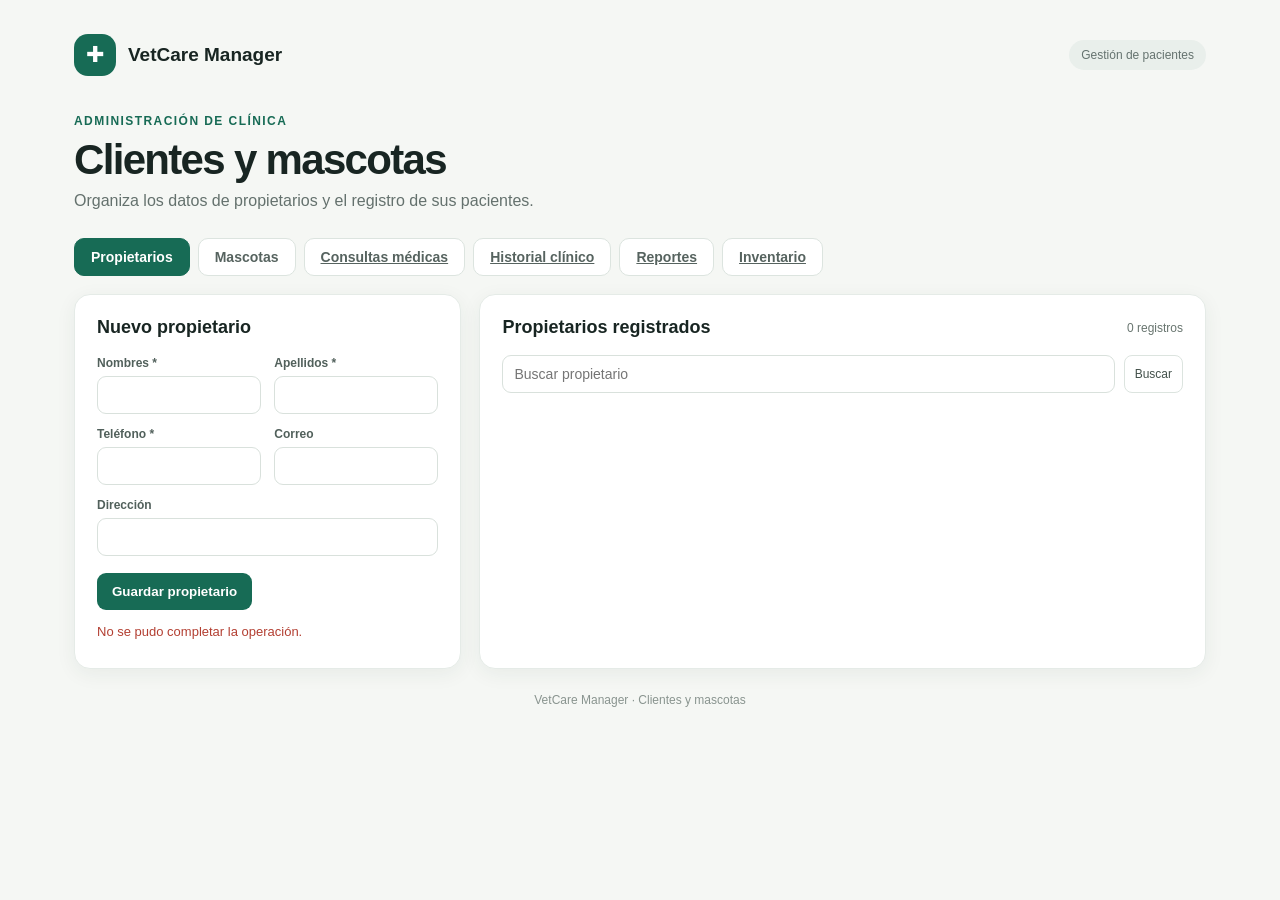
==== commit 12598162: "Merge remote-tracking branch 'origin/main' into feature/arquitectura-vetcare # Conflicts: #	README.m" ====
--- a/Vetcare/wwwroot/index.html
+++ b/Vetcare/wwwroot/index.html
@@ -5,27 +5,22 @@
   <meta name="viewport" content="width=device-width, initial-scale=1">
   <meta name="theme-color" content="#f5f7f4">
   <title>VetCare Manager | Clientes y mascotas</title>
-  <link rel="stylesheet" href="css/site.css">
+  <style>
+    :root{font-family:Inter,"Segoe UI",sans-serif;color:#182522;background:#f5f7f4;font-synthesis:none;font-weight:400}*{box-sizing:border-box}body{margin:0}.shell{max-width:1180px;margin:auto;padding:34px 24px 64px}.top{display:flex;align-items:center;justify-content:space-between;margin-bottom:38px}.brand{display:flex;align-items:center;gap:12px;font-weight:750;font-size:19px}.mark{display:grid;place-items:center;width:42px;height:42px;border-radius:14px;background:#176b55;color:white;font-size:22px}.tag{font-size:12px;color:#65736f;background:#e9efeb;padding:8px 12px;border-radius:99px}.intro{margin-bottom:28px}.eyebrow{color:#176b55;font-size:12px;font-weight:750;letter-spacing:.12em;text-transform:uppercase}.intro h1{font-size:clamp(30px,4vw,42px);letter-spacing:-.04em;margin:8px 0}.intro p{color:#64716d;margin:0}.tabs{display:flex;gap:8px;margin:25px 0 18px}.tab{border:1px solid #dce4df;background:white;color:#56635f;border-radius:10px;padding:10px 16px;font-size:14px;font-weight:650;cursor:pointer}.tab.active{background:#176b55;border-color:#176b55;color:white}.layout{display:grid;grid-template-columns:minmax(280px,.8fr) minmax(0,1.5fr);gap:18px}.panel{background:#fff;border:1px solid #e5ebe7;border-radius:16px;padding:22px;box-shadow:0 5px 20px #233c3010}.panel h2{font-size:18px;margin:0 0 18px}.fields{display:grid;grid-template-columns:1fr 1fr;gap:13px}.field{display:flex;flex-direction:column;gap:6px}.field.full{grid-column:1/-1}label{font-size:12px;font-weight:650;color:#51605b}input,select,textarea{width:100%;border:1px solid #d9e1dc;border-radius:9px;background:white;padding:10px 11px;font:inherit;font-size:14px;color:#182522;outline:none}input:focus,select:focus,textarea:focus{border-color:#27856d;box-shadow:0 0 0 3px #27856d20}textarea{resize:vertical;min-height:72px}.actions{display:flex;gap:9px;margin-top:17px}.button{border:0;border-radius:9px;background:#176b55;color:#fff;font-weight:700;padding:11px 15px;cursor:pointer}.button.secondary{background:#edf2ef;color:#33433d}.button:hover{filter:brightness(.96)}.list-head{display:flex;align-items:center;justify-content:space-between;margin-bottom:14px}.list-head h2{margin:0}.count{font-size:12px;color:#68756f}.cards{display:grid;gap:10px}.card{border:1px solid #e6ece8;border-radius:12px;padding:14px;display:flex;justify-content:space-between;gap:12px;align-items:flex-start}.card h3{font-size:15px;margin:0 0 5px}.card p{font-size:13px;line-height:1.5;color:#66736e;margin:0}.card-actions{display:flex;gap:6px;flex-shrink:0}.small{font-size:12px;padding:7px 10px;border-radius:8px;border:1px solid #dce4df;background:white;color:#43514b;cursor:pointer}.small.danger{color:#a34036}.empty{padding:36px 12px;text-align:center;color:#738079;font-size:14px}.notice{min-height:22px;margin-top:14px;font-size:13px;color:#176b55}.notice.error{color:#b33f32}.hidden{display:none!important}.foot{text-align:center;color:#89948f;font-size:12px;padding-top:24px}@media(max-width:760px){.shell{padding:22px 15px 45px}.layout{grid-template-columns:1fr}.tag{display:none}.fields{grid-template-columns:1fr 1fr}}@media(max-width:430px){.fields{grid-template-columns:1fr}.field.full{grid-column:auto}.card{flex-direction:column}.card-actions{align-self:flex-end}}
+  </style>
 </head>
 <body>
   <main class="shell">
-    <header class="top site-header"><a class="brand" href="index.html"><span class="mark">✚</span><span>VetCare Manager</span></a>
-      <nav class="tabs site-nav" aria-label="Secciones">
-        <button class="tab active" data-tab="propietarios">Propietarios</button>
-        <button class="tab" data-tab="mascotas">Mascotas</button>
-        <a class="tab" href="consultas.html">Consultas médicas</a>
-        <a class="tab" href="historial.html">Historial clínico</a>
-        <a class="tab" href="farmacia.html">Farmacia</a>
-        <a class="tab" href="operaciones.html">Operaciones</a>
-        <a class="tab" href="reportes.html">Reportes</a>
-      </nav>
-    </header>
+    <header class="top"><div class="brand"><span class="mark">✚</span>VetCare Manager</div><span class="tag">Gestión de pacientes</span></header>
     <section class="intro"><div class="eyebrow">Administración de clínica</div><h1>Clientes y mascotas</h1><p>Organiza los datos de propietarios y el registro de sus pacientes.</p></section>
-    <section class="summary" aria-label="Resumen de la clínica">
-      <div class="metric"><span class="metric-icon" aria-hidden="true">♙</span><div><strong id="summary-owners">—</strong><span id="summary-owners-label">Propietarios registrados</span></div></div>
-      <div class="metric"><span class="metric-icon" aria-hidden="true">🐾</span><div><strong id="summary-pets">—</strong><span id="summary-pets-label">Mascotas registradas</span></div></div>
-      <div class="metric"><span class="metric-icon" aria-hidden="true">✚</span><div><strong>VetCare</strong><span>Tu clínica, organizada</span></div></div>
-    </section>
+    <nav class="tabs" aria-label="Secciones">
+      <button class="tab active" data-tab="propietarios">Propietarios</button>
+      <button class="tab" data-tab="mascotas">Mascotas</button>
+      <a class="tab" href="consultas.html">Consultas médicas</a>
+      <a class="tab" href="historial.html">Historial clínico</a>
+      <a class="tab" href="reportes.html">Reportes</a>
+      <a class="tab" href="inventario.html">Inventario</a>
+    </nav>
     <section id="propietarios" class="layout">
       <form id="owner-form" class="panel"><h2 id="owner-title">Nuevo propietario</h2><input id="owner-id" type="hidden"><div class="fields">
         <div class="field"><label for="owner-first">Nombres *</label><input id="owner-first" required minlength="2" maxlength="80" autocomplete="given-name"></div>
@@ -34,7 +29,7 @@
         <div class="field"><label for="owner-email">Correo</label><input id="owner-email" type="email" maxlength="120" autocomplete="email"></div>
         <div class="field full"><label for="owner-address">Dirección</label><input id="owner-address" maxlength="180" autocomplete="street-address"></div>
       </div><div class="actions"><button class="button" type="submit">Guardar propietario</button><button class="button secondary hidden" id="owner-cancel" type="button">Cancelar</button></div><div id="owner-notice" class="notice" role="status"></div></form>
-      <div class="panel"><div class="list-head"><h2>Propietarios registrados</h2><span id="owner-count" class="count">0 registros</span></div><form id="owner-search-form" class="search-bar"><label class="sr-only" for="owner-filter">Buscar propietario</label><input id="owner-filter" type="search" placeholder="Buscar propietario"><button class="small" type="submit">Buscar</button></form><div id="owner-list" class="cards" aria-busy="true"><div class="loading-state"><span class="spinner" aria-hidden="true"></span>Cargando propietarios...</div></div></div>
+      <div class="panel"><div class="list-head"><h2>Propietarios registrados</h2><span id="owner-count" class="count">0 registros</span></div><div class="actions"><input id="owner-filter" type="search" placeholder="Buscar propietario"><button class="small" id="owner-search" type="button">Buscar</button></div><div id="owner-list" class="cards"></div></div>
     </section>
     <section id="mascotas" class="layout hidden">
       <form id="pet-form" class="panel"><h2 id="pet-title">Registrar mascota</h2><input id="pet-id" type="hidden"><div class="fields">
@@ -46,10 +41,30 @@
         <div class="field"><label for="pet-owner">Propietario *</label><select id="pet-owner" required><option value="">Seleccionar propietario</option></select></div>
         <div class="field full"><label for="pet-notes">Observaciones médicas generales</label><textarea id="pet-notes" maxlength="500"></textarea></div>
       </div><div class="actions"><button class="button" type="submit">Guardar mascota</button><button class="button secondary hidden" id="pet-cancel" type="button">Cancelar</button></div><div id="pet-notice" class="notice" role="status"></div></form>
-      <div class="panel"><div class="list-head"><h2>Mascotas registradas</h2><span id="pet-count" class="count">0 registros</span></div><form id="pet-search-form" class="search-bar"><label class="sr-only" for="pet-filter">Buscar mascota</label><input id="pet-filter" type="search" placeholder="Buscar mascota"><button class="small" type="submit">Buscar</button></form><div id="pet-list" class="cards" aria-busy="true"><div class="loading-state"><span class="spinner" aria-hidden="true"></span>Cargando mascotas...</div></div></div>
+      <div class="panel"><div class="list-head"><h2>Mascotas registradas</h2><span id="pet-count" class="count">0 registros</span></div><div class="actions"><input id="pet-filter" type="search" placeholder="Buscar mascota"><button class="small" id="pet-search" type="button">Buscar</button></div><div id="pet-list" class="cards"></div></div>
     </section>
     <footer class="foot">VetCare Manager · Clientes y mascotas</footer>
   </main>
-<script type="module" src="js/dashboard.js"></script>
+<script>
+const $=id=>document.getElementById(id);let owners=[],pets=[];
+const api=async(path,options={})=>{const response=await fetch('/api/'+path,{...options,headers:{'Content-Type':'application/json',...(options.headers||{})}});if(!response.ok){let msg='No se pudo completar la operación.';try{const data=await response.json();msg=data.message||Object.values(data.errors||{}).flat().join(' ' )||msg}catch{}throw new Error(msg)}return response.status===204?null:response.json()};
+const esc=value=>String(value??'').replace(/[&<>"']/g,c=>({'&':'&amp;','<':'&lt;','>':'&gt;','"':'&quot;',"'":'&#39;'}[c]));
+function notice(id,message,error=false){$(id).textContent=message;$(id).classList.toggle('error',error)}
+function resetOwner(){$('owner-form').reset();$('owner-id').value='';$('owner-title').textContent='Nuevo propietario';$('owner-cancel').classList.add('hidden')}
+function resetPet(){$('pet-form').reset();$('pet-id').value='';$('pet-title').textContent='Registrar mascota';$('pet-cancel').classList.add('hidden')}
+function ownerName(id){const p=owners.find(x=>x.id===id);return p?`${p.nombres} ${p.apellidos}`:'Propietario no disponible'}
+async function refresh(){try{const ownerSearch=new URLSearchParams({search:$('owner-filter').value.trim()}),petSearch=new URLSearchParams({search:$('pet-filter').value.trim()});[owners,pets]=await Promise.all([api('propietarios?'+ownerSearch),api('mascotas?'+petSearch)]);renderOwners();renderPets();fillOwnerOptions()}catch(e){notice('owner-notice',e.message,true)}}
+function renderOwners(){$('owner-count').textContent=`${owners.length} ${owners.length===1?'registro':'registros'}`;$('owner-list').innerHTML=owners.length?owners.map(p=>`<article class="card"><div><h3>${esc(p.nombres)} ${esc(p.apellidos)}</h3><p>${esc(p.telefono)}${p.correo?' · '+esc(p.correo):''}<br>${esc(p.direccion||'Sin dirección registrada')}</p></div><div class="card-actions"><button class="small" data-edit-owner="${p.id}">Editar</button><button class="small danger" data-delete-owner="${p.id}">Eliminar</button></div></article>`).join(''):'<div class="empty">Aún no hay propietarios. Registra el primero aquí.</div>'}
+function renderPets(){$('pet-count').textContent=`${pets.length} ${pets.length===1?'registro':'registros'}`;$('pet-list').innerHTML=pets.length?pets.map(m=>`<article class="card"><div><h3>${esc(m.nombre)} <span style="font-weight:450;color:#65736f">· ${esc(m.especie)}</span></h3><p>${esc(m.raza||'Raza no especificada')}${m.pesoKg?' · '+esc(m.pesoKg)+' kg':''}<br>Tutor: ${esc(ownerName(m.propietarioId))}${m.observaciones?'<br>'+esc(m.observaciones):''}</p></div><div class="card-actions"><button class="small" data-edit-pet="${m.id}">Editar</button><button class="small danger" data-delete-pet="${m.id}">Eliminar</button></div></article>`).join(''):'<div class="empty">Aún no hay mascotas. Registra una cuando tengas un propietario.</div>'}
+function fillOwnerOptions(selected=''){$('pet-owner').innerHTML='<option value="">Seleccionar propietario</option>'+owners.map(p=>`<option value="${p.id}" ${String(p.id)===String(selected)?'selected':''}>${esc(p.apellidos)}, ${esc(p.nombres)}</option>`).join('')}
+$('owner-form').addEventListener('submit',async e=>{e.preventDefault();const id=$('owner-id').value;const body={nombres:$('owner-first').value.trim(),apellidos:$('owner-last').value.trim(),telefono:$('owner-phone').value.trim(),correo:$('owner-email').value.trim()||null,direccion:$('owner-address').value.trim()||null};try{await api(id?`propietarios/${id}`:'propietarios',{method:id?'PUT':'POST',body:JSON.stringify(body)});resetOwner();notice('owner-notice','Propietario guardado correctamente.');await refresh()}catch(err){notice('owner-notice',err.message,true)}});
+$('pet-form').addEventListener('submit',async e=>{e.preventDefault();const id=$('pet-id').value;const body={nombre:$('pet-name').value.trim(),especie:$('pet-species').value,raza:$('pet-breed').value.trim()||null,fechaNacimiento:$('pet-birth').value||null,pesoKg:$('pet-weight').value?Number($('pet-weight').value):null,observaciones:$('pet-notes').value.trim()||null,propietarioId:Number($('pet-owner').value)};try{await api(id?`mascotas/${id}`:'mascotas',{method:id?'PUT':'POST',body:JSON.stringify(body)});resetPet();notice('pet-notice','Mascota guardada correctamente.');await refresh()}catch(err){notice('pet-notice',err.message,true)}});
+$('owner-cancel').onclick=resetOwner;$('pet-cancel').onclick=resetPet;
+$('owner-search').onclick=refresh;$('pet-search').onclick=refresh;
+$('owner-list').addEventListener('click',async e=>{const edit=e.target.closest('[data-edit-owner]'),del=e.target.closest('[data-delete-owner]');if(edit){const p=owners.find(x=>x.id===Number(edit.dataset.editOwner));$('owner-id').value=p.id;$('owner-first').value=p.nombres;$('owner-last').value=p.apellidos;$('owner-phone').value=p.telefono;$('owner-email').value=p.correo||'';$('owner-address').value=p.direccion||'';$('owner-title').textContent='Editar propietario';$('owner-cancel').classList.remove('hidden');$('owner-first').focus()}if(del){const p=owners.find(x=>x.id===Number(del.dataset.deleteOwner));if(!confirm(`¿Eliminar a ${p.nombres} ${p.apellidos}?`))return;try{await api(`propietarios/${p.id}`,{method:'DELETE'});notice('owner-notice','Propietario eliminado.');await refresh()}catch(err){notice('owner-notice',err.message,true)}}});
+$('pet-list').addEventListener('click',async e=>{const edit=e.target.closest('[data-edit-pet]'),del=e.target.closest('[data-delete-pet]');if(edit){const m=pets.find(x=>x.id===Number(edit.dataset.editPet));$('pet-id').value=m.id;$('pet-name').value=m.nombre;$('pet-species').value=m.especie;$('pet-breed').value=m.raza||'';$('pet-birth').value=m.fechaNacimiento||'';$('pet-weight').value=m.pesoKg||'';$('pet-notes').value=m.observaciones||'';fillOwnerOptions(m.propietarioId);$('pet-title').textContent='Editar mascota';$('pet-cancel').classList.remove('hidden');$('pet-name').focus()}if(del){const m=pets.find(x=>x.id===Number(del.dataset.deletePet));if(!confirm(`¿Eliminar a ${m.nombre}?`))return;try{await api(`mascotas/${m.id}`,{method:'DELETE'});notice('pet-notice','Mascota eliminada.');await refresh()}catch(err){notice('pet-notice',err.message,true)}}});
+document.querySelectorAll('.tab').forEach(button=>button.addEventListener('click',()=>{document.querySelectorAll('.tab').forEach(x=>x.classList.toggle('active',x===button));document.querySelectorAll('.layout').forEach(x=>x.classList.toggle('hidden',x.id!==button.dataset.tab))}));
+refresh();
+</script>
 </body>
 </html>
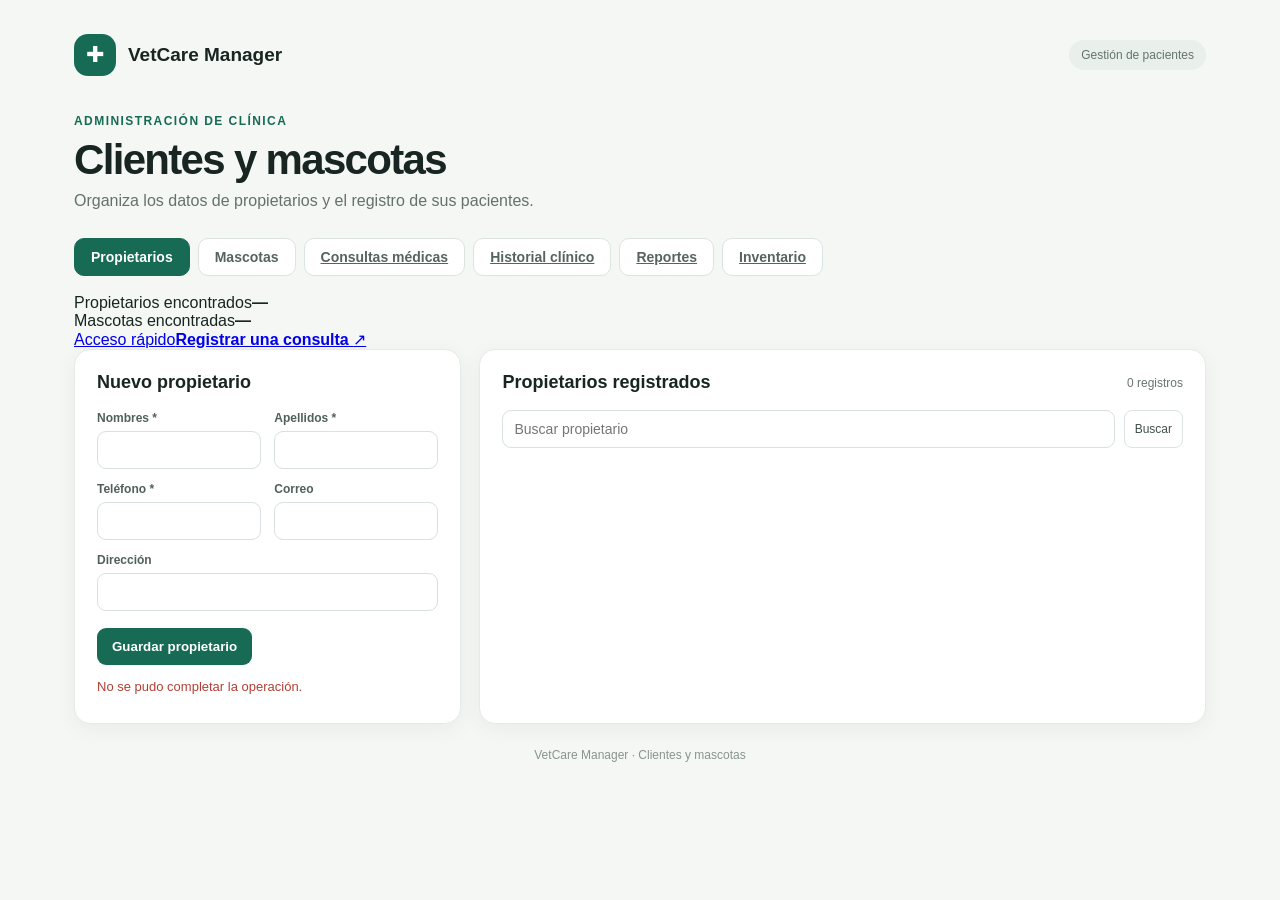
==== commit 0bb33cf5: "Aplicar nuevo diseño a los módulos VetCare" ====
--- a/Vetcare/wwwroot/index.html
+++ b/Vetcare/wwwroot/index.html
@@ -8,6 +8,7 @@
   <style>
     :root{font-family:Inter,"Segoe UI",sans-serif;color:#182522;background:#f5f7f4;font-synthesis:none;font-weight:400}*{box-sizing:border-box}body{margin:0}.shell{max-width:1180px;margin:auto;padding:34px 24px 64px}.top{display:flex;align-items:center;justify-content:space-between;margin-bottom:38px}.brand{display:flex;align-items:center;gap:12px;font-weight:750;font-size:19px}.mark{display:grid;place-items:center;width:42px;height:42px;border-radius:14px;background:#176b55;color:white;font-size:22px}.tag{font-size:12px;color:#65736f;background:#e9efeb;padding:8px 12px;border-radius:99px}.intro{margin-bottom:28px}.eyebrow{color:#176b55;font-size:12px;font-weight:750;letter-spacing:.12em;text-transform:uppercase}.intro h1{font-size:clamp(30px,4vw,42px);letter-spacing:-.04em;margin:8px 0}.intro p{color:#64716d;margin:0}.tabs{display:flex;gap:8px;margin:25px 0 18px}.tab{border:1px solid #dce4df;background:white;color:#56635f;border-radius:10px;padding:10px 16px;font-size:14px;font-weight:650;cursor:pointer}.tab.active{background:#176b55;border-color:#176b55;color:white}.layout{display:grid;grid-template-columns:minmax(280px,.8fr) minmax(0,1.5fr);gap:18px}.panel{background:#fff;border:1px solid #e5ebe7;border-radius:16px;padding:22px;box-shadow:0 5px 20px #233c3010}.panel h2{font-size:18px;margin:0 0 18px}.fields{display:grid;grid-template-columns:1fr 1fr;gap:13px}.field{display:flex;flex-direction:column;gap:6px}.field.full{grid-column:1/-1}label{font-size:12px;font-weight:650;color:#51605b}input,select,textarea{width:100%;border:1px solid #d9e1dc;border-radius:9px;background:white;padding:10px 11px;font:inherit;font-size:14px;color:#182522;outline:none}input:focus,select:focus,textarea:focus{border-color:#27856d;box-shadow:0 0 0 3px #27856d20}textarea{resize:vertical;min-height:72px}.actions{display:flex;gap:9px;margin-top:17px}.button{border:0;border-radius:9px;background:#176b55;color:#fff;font-weight:700;padding:11px 15px;cursor:pointer}.button.secondary{background:#edf2ef;color:#33433d}.button:hover{filter:brightness(.96)}.list-head{display:flex;align-items:center;justify-content:space-between;margin-bottom:14px}.list-head h2{margin:0}.count{font-size:12px;color:#68756f}.cards{display:grid;gap:10px}.card{border:1px solid #e6ece8;border-radius:12px;padding:14px;display:flex;justify-content:space-between;gap:12px;align-items:flex-start}.card h3{font-size:15px;margin:0 0 5px}.card p{font-size:13px;line-height:1.5;color:#66736e;margin:0}.card-actions{display:flex;gap:6px;flex-shrink:0}.small{font-size:12px;padding:7px 10px;border-radius:8px;border:1px solid #dce4df;background:white;color:#43514b;cursor:pointer}.small.danger{color:#a34036}.empty{padding:36px 12px;text-align:center;color:#738079;font-size:14px}.notice{min-height:22px;margin-top:14px;font-size:13px;color:#176b55}.notice.error{color:#b33f32}.hidden{display:none!important}.foot{text-align:center;color:#89948f;font-size:12px;padding-top:24px}@media(max-width:760px){.shell{padding:22px 15px 45px}.layout{grid-template-columns:1fr}.tag{display:none}.fields{grid-template-columns:1fr 1fr}}@media(max-width:430px){.fields{grid-template-columns:1fr}.field.full{grid-column:auto}.card{flex-direction:column}.card-actions{align-self:flex-end}}
   </style>
+  <link rel="stylesheet" href="app.css">
 </head>
 <body>
   <main class="shell">
@@ -21,6 +22,11 @@
       <a class="tab" href="reportes.html">Reportes</a>
       <a class="tab" href="inventario.html">Inventario</a>
     </nav>
+    <section class="summary" aria-label="Resumen de pacientes">
+      <article class="metric"><span>Propietarios encontrados</span><strong id="dashboard-owner-count">—</strong></article>
+      <article class="metric"><span>Mascotas encontradas</span><strong id="dashboard-pet-count">—</strong></article>
+      <a class="metric quick-link" href="consultas.html"><span>Acceso rápido</span><strong>Registrar una consulta <b aria-hidden="true">↗</b></strong></a>
+    </section>
     <section id="propietarios" class="layout">
       <form id="owner-form" class="panel"><h2 id="owner-title">Nuevo propietario</h2><input id="owner-id" type="hidden"><div class="fields">
         <div class="field"><label for="owner-first">Nombres *</label><input id="owner-first" required minlength="2" maxlength="80" autocomplete="given-name"></div>
@@ -53,7 +59,7 @@
 function resetOwner(){$('owner-form').reset();$('owner-id').value='';$('owner-title').textContent='Nuevo propietario';$('owner-cancel').classList.add('hidden')}
 function resetPet(){$('pet-form').reset();$('pet-id').value='';$('pet-title').textContent='Registrar mascota';$('pet-cancel').classList.add('hidden')}
 function ownerName(id){const p=owners.find(x=>x.id===id);return p?`${p.nombres} ${p.apellidos}`:'Propietario no disponible'}
-async function refresh(){try{const ownerSearch=new URLSearchParams({search:$('owner-filter').value.trim()}),petSearch=new URLSearchParams({search:$('pet-filter').value.trim()});[owners,pets]=await Promise.all([api('propietarios?'+ownerSearch),api('mascotas?'+petSearch)]);renderOwners();renderPets();fillOwnerOptions()}catch(e){notice('owner-notice',e.message,true)}}
+async function refresh(){try{const ownerSearch=new URLSearchParams({search:$('owner-filter').value.trim()}),petSearch=new URLSearchParams({search:$('pet-filter').value.trim()});[owners,pets]=await Promise.all([api('propietarios?'+ownerSearch),api('mascotas?'+petSearch)]);$('dashboard-owner-count').textContent=owners.length;$('dashboard-pet-count').textContent=pets.length;renderOwners();renderPets();fillOwnerOptions()}catch(e){notice('owner-notice',e.message,true)}}
 function renderOwners(){$('owner-count').textContent=`${owners.length} ${owners.length===1?'registro':'registros'}`;$('owner-list').innerHTML=owners.length?owners.map(p=>`<article class="card"><div><h3>${esc(p.nombres)} ${esc(p.apellidos)}</h3><p>${esc(p.telefono)}${p.correo?' · '+esc(p.correo):''}<br>${esc(p.direccion||'Sin dirección registrada')}</p></div><div class="card-actions"><button class="small" data-edit-owner="${p.id}">Editar</button><button class="small danger" data-delete-owner="${p.id}">Eliminar</button></div></article>`).join(''):'<div class="empty">Aún no hay propietarios. Registra el primero aquí.</div>'}
 function renderPets(){$('pet-count').textContent=`${pets.length} ${pets.length===1?'registro':'registros'}`;$('pet-list').innerHTML=pets.length?pets.map(m=>`<article class="card"><div><h3>${esc(m.nombre)} <span style="font-weight:450;color:#65736f">· ${esc(m.especie)}</span></h3><p>${esc(m.raza||'Raza no especificada')}${m.pesoKg?' · '+esc(m.pesoKg)+' kg':''}<br>Tutor: ${esc(ownerName(m.propietarioId))}${m.observaciones?'<br>'+esc(m.observaciones):''}</p></div><div class="card-actions"><button class="small" data-edit-pet="${m.id}">Editar</button><button class="small danger" data-delete-pet="${m.id}">Eliminar</button></div></article>`).join(''):'<div class="empty">Aún no hay mascotas. Registra una cuando tengas un propietario.</div>'}
 function fillOwnerOptions(selected=''){$('pet-owner').innerHTML='<option value="">Seleccionar propietario</option>'+owners.map(p=>`<option value="${p.id}" ${String(p.id)===String(selected)?'selected':''}>${esc(p.apellidos)}, ${esc(p.nombres)}</option>`).join('')}
@@ -63,7 +69,7 @@
 $('owner-search').onclick=refresh;$('pet-search').onclick=refresh;
 $('owner-list').addEventListener('click',async e=>{const edit=e.target.closest('[data-edit-owner]'),del=e.target.closest('[data-delete-owner]');if(edit){const p=owners.find(x=>x.id===Number(edit.dataset.editOwner));$('owner-id').value=p.id;$('owner-first').value=p.nombres;$('owner-last').value=p.apellidos;$('owner-phone').value=p.telefono;$('owner-email').value=p.correo||'';$('owner-address').value=p.direccion||'';$('owner-title').textContent='Editar propietario';$('owner-cancel').classList.remove('hidden');$('owner-first').focus()}if(del){const p=owners.find(x=>x.id===Number(del.dataset.deleteOwner));if(!confirm(`¿Eliminar a ${p.nombres} ${p.apellidos}?`))return;try{await api(`propietarios/${p.id}`,{method:'DELETE'});notice('owner-notice','Propietario eliminado.');await refresh()}catch(err){notice('owner-notice',err.message,true)}}});
 $('pet-list').addEventListener('click',async e=>{const edit=e.target.closest('[data-edit-pet]'),del=e.target.closest('[data-delete-pet]');if(edit){const m=pets.find(x=>x.id===Number(edit.dataset.editPet));$('pet-id').value=m.id;$('pet-name').value=m.nombre;$('pet-species').value=m.especie;$('pet-breed').value=m.raza||'';$('pet-birth').value=m.fechaNacimiento||'';$('pet-weight').value=m.pesoKg||'';$('pet-notes').value=m.observaciones||'';fillOwnerOptions(m.propietarioId);$('pet-title').textContent='Editar mascota';$('pet-cancel').classList.remove('hidden');$('pet-name').focus()}if(del){const m=pets.find(x=>x.id===Number(del.dataset.deletePet));if(!confirm(`¿Eliminar a ${m.nombre}?`))return;try{await api(`mascotas/${m.id}`,{method:'DELETE'});notice('pet-notice','Mascota eliminada.');await refresh()}catch(err){notice('pet-notice',err.message,true)}}});
-document.querySelectorAll('.tab').forEach(button=>button.addEventListener('click',()=>{document.querySelectorAll('.tab').forEach(x=>x.classList.toggle('active',x===button));document.querySelectorAll('.layout').forEach(x=>x.classList.toggle('hidden',x.id!==button.dataset.tab))}));
+document.querySelectorAll('.tab[data-tab]').forEach(button=>button.addEventListener('click',()=>{document.querySelectorAll('.tab[data-tab]').forEach(x=>x.classList.toggle('active',x===button));document.querySelectorAll('.layout').forEach(x=>x.classList.toggle('hidden',x.id!==button.dataset.tab))}));
 refresh();
 </script>
 </body>
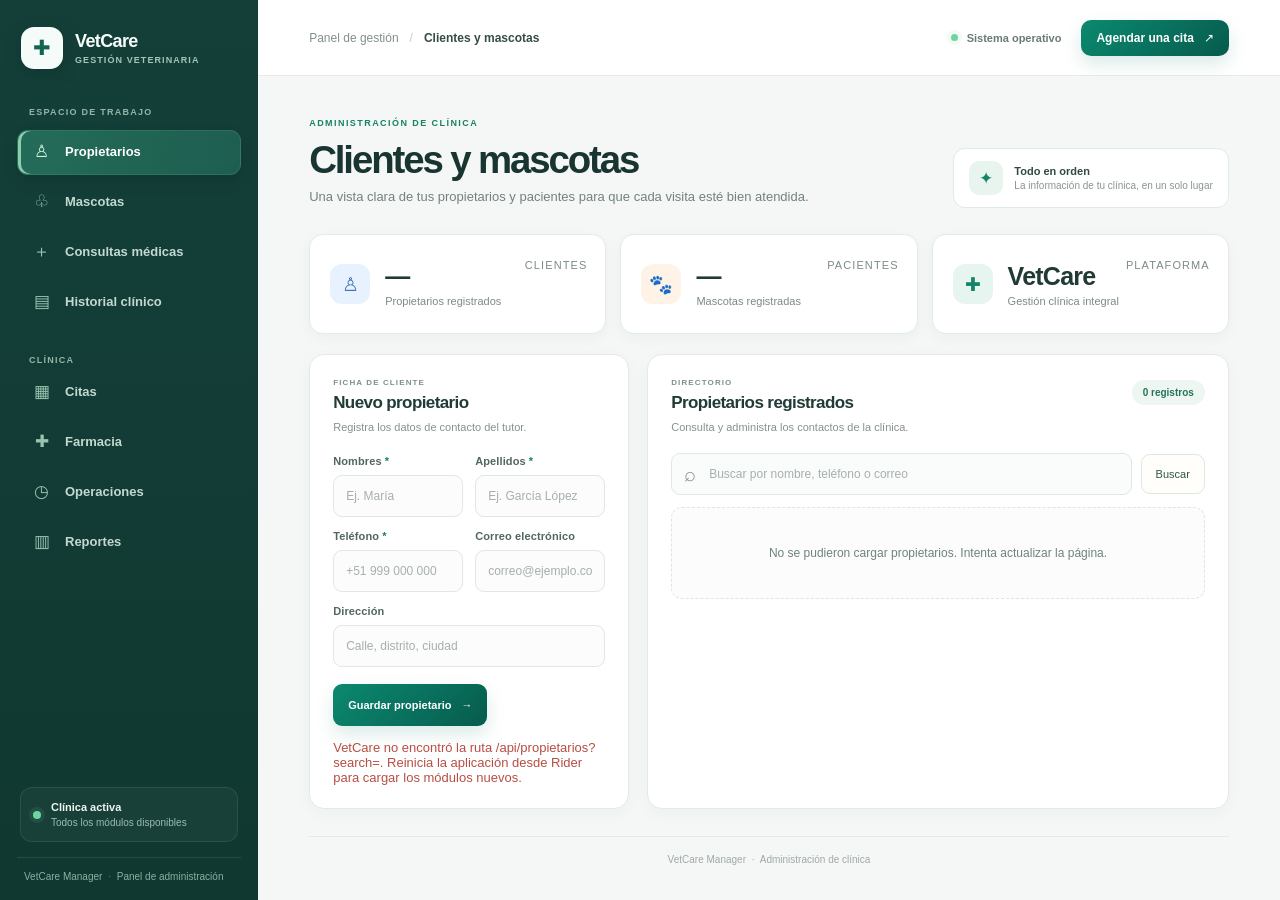
==== commit c0c94518: "Preparar despliegue de VetCare en Render" ====
--- a/Vetcare/wwwroot/index.html
+++ b/Vetcare/wwwroot/index.html
@@ -3,74 +3,84 @@
 <head>
   <meta charset="utf-8">
   <meta name="viewport" content="width=device-width, initial-scale=1">
-  <meta name="theme-color" content="#f5f7f4">
-  <title>VetCare Manager | Clientes y mascotas</title>
-  <style>
-    :root{font-family:Inter,"Segoe UI",sans-serif;color:#182522;background:#f5f7f4;font-synthesis:none;font-weight:400}*{box-sizing:border-box}body{margin:0}.shell{max-width:1180px;margin:auto;padding:34px 24px 64px}.top{display:flex;align-items:center;justify-content:space-between;margin-bottom:38px}.brand{display:flex;align-items:center;gap:12px;font-weight:750;font-size:19px}.mark{display:grid;place-items:center;width:42px;height:42px;border-radius:14px;background:#176b55;color:white;font-size:22px}.tag{font-size:12px;color:#65736f;background:#e9efeb;padding:8px 12px;border-radius:99px}.intro{margin-bottom:28px}.eyebrow{color:#176b55;font-size:12px;font-weight:750;letter-spacing:.12em;text-transform:uppercase}.intro h1{font-size:clamp(30px,4vw,42px);letter-spacing:-.04em;margin:8px 0}.intro p{color:#64716d;margin:0}.tabs{display:flex;gap:8px;margin:25px 0 18px}.tab{border:1px solid #dce4df;background:white;color:#56635f;border-radius:10px;padding:10px 16px;font-size:14px;font-weight:650;cursor:pointer}.tab.active{background:#176b55;border-color:#176b55;color:white}.layout{display:grid;grid-template-columns:minmax(280px,.8fr) minmax(0,1.5fr);gap:18px}.panel{background:#fff;border:1px solid #e5ebe7;border-radius:16px;padding:22px;box-shadow:0 5px 20px #233c3010}.panel h2{font-size:18px;margin:0 0 18px}.fields{display:grid;grid-template-columns:1fr 1fr;gap:13px}.field{display:flex;flex-direction:column;gap:6px}.field.full{grid-column:1/-1}label{font-size:12px;font-weight:650;color:#51605b}input,select,textarea{width:100%;border:1px solid #d9e1dc;border-radius:9px;background:white;padding:10px 11px;font:inherit;font-size:14px;color:#182522;outline:none}input:focus,select:focus,textarea:focus{border-color:#27856d;box-shadow:0 0 0 3px #27856d20}textarea{resize:vertical;min-height:72px}.actions{display:flex;gap:9px;margin-top:17px}.button{border:0;border-radius:9px;background:#176b55;color:#fff;font-weight:700;padding:11px 15px;cursor:pointer}.button.secondary{background:#edf2ef;color:#33433d}.button:hover{filter:brightness(.96)}.list-head{display:flex;align-items:center;justify-content:space-between;margin-bottom:14px}.list-head h2{margin:0}.count{font-size:12px;color:#68756f}.cards{display:grid;gap:10px}.card{border:1px solid #e6ece8;border-radius:12px;padding:14px;display:flex;justify-content:space-between;gap:12px;align-items:flex-start}.card h3{font-size:15px;margin:0 0 5px}.card p{font-size:13px;line-height:1.5;color:#66736e;margin:0}.card-actions{display:flex;gap:6px;flex-shrink:0}.small{font-size:12px;padding:7px 10px;border-radius:8px;border:1px solid #dce4df;background:white;color:#43514b;cursor:pointer}.small.danger{color:#a34036}.empty{padding:36px 12px;text-align:center;color:#738079;font-size:14px}.notice{min-height:22px;margin-top:14px;font-size:13px;color:#176b55}.notice.error{color:#b33f32}.hidden{display:none!important}.foot{text-align:center;color:#89948f;font-size:12px;padding-top:24px}@media(max-width:760px){.shell{padding:22px 15px 45px}.layout{grid-template-columns:1fr}.tag{display:none}.fields{grid-template-columns:1fr 1fr}}@media(max-width:430px){.fields{grid-template-columns:1fr}.field.full{grid-column:auto}.card{flex-direction:column}.card-actions{align-self:flex-end}}
-  </style>
-  <link rel="stylesheet" href="app.css">
+  <meta name="theme-color" content="#123d38">
+  <title>VetCare Manager | Panel de clínica</title>
+  <link rel="stylesheet" href="css/site.css?v=dashboard-redesign-20261125">
 </head>
-<body>
-  <main class="shell">
-    <header class="top"><div class="brand"><span class="mark">✚</span>VetCare Manager</div><span class="tag">Gestión de pacientes</span></header>
-    <section class="intro"><div class="eyebrow">Administración de clínica</div><h1>Clientes y mascotas</h1><p>Organiza los datos de propietarios y el registro de sus pacientes.</p></section>
-    <nav class="tabs" aria-label="Secciones">
-      <button class="tab active" data-tab="propietarios">Propietarios</button>
-      <button class="tab" data-tab="mascotas">Mascotas</button>
-      <a class="tab" href="consultas.html">Consultas médicas</a>
-      <a class="tab" href="historial.html">Historial clínico</a>
-      <a class="tab" href="reportes.html">Reportes</a>
-      <a class="tab" href="inventario.html">Inventario</a>
-    </nav>
-    <section class="summary" aria-label="Resumen de pacientes">
-      <article class="metric"><span>Propietarios encontrados</span><strong id="dashboard-owner-count">—</strong></article>
-      <article class="metric"><span>Mascotas encontradas</span><strong id="dashboard-pet-count">—</strong></article>
-      <a class="metric quick-link" href="consultas.html"><span>Acceso rápido</span><strong>Registrar una consulta <b aria-hidden="true">↗</b></strong></a>
-    </section>
-    <section id="propietarios" class="layout">
-      <form id="owner-form" class="panel"><h2 id="owner-title">Nuevo propietario</h2><input id="owner-id" type="hidden"><div class="fields">
-        <div class="field"><label for="owner-first">Nombres *</label><input id="owner-first" required minlength="2" maxlength="80" autocomplete="given-name"></div>
-        <div class="field"><label for="owner-last">Apellidos *</label><input id="owner-last" required minlength="2" maxlength="100" autocomplete="family-name"></div>
-        <div class="field"><label for="owner-phone">Teléfono *</label><input id="owner-phone" required type="tel" maxlength="25" autocomplete="tel"></div>
-        <div class="field"><label for="owner-email">Correo</label><input id="owner-email" type="email" maxlength="120" autocomplete="email"></div>
-        <div class="field full"><label for="owner-address">Dirección</label><input id="owner-address" maxlength="180" autocomplete="street-address"></div>
-      </div><div class="actions"><button class="button" type="submit">Guardar propietario</button><button class="button secondary hidden" id="owner-cancel" type="button">Cancelar</button></div><div id="owner-notice" class="notice" role="status"></div></form>
-      <div class="panel"><div class="list-head"><h2>Propietarios registrados</h2><span id="owner-count" class="count">0 registros</span></div><div class="actions"><input id="owner-filter" type="search" placeholder="Buscar propietario"><button class="small" id="owner-search" type="button">Buscar</button></div><div id="owner-list" class="cards"></div></div>
-    </section>
-    <section id="mascotas" class="layout hidden">
-      <form id="pet-form" class="panel"><h2 id="pet-title">Registrar mascota</h2><input id="pet-id" type="hidden"><div class="fields">
-        <div class="field"><label for="pet-name">Nombre *</label><input id="pet-name" required minlength="2" maxlength="80"></div>
-        <div class="field"><label for="pet-species">Especie *</label><select id="pet-species" required><option value="">Seleccionar</option><option>Perro</option><option>Gato</option><option>Ave</option><option>Conejo</option><option>Otro</option></select></div>
-        <div class="field"><label for="pet-breed">Raza</label><input id="pet-breed" maxlength="60"></div>
-        <div class="field"><label for="pet-birth">Fecha de nacimiento</label><input id="pet-birth" type="date"></div>
-        <div class="field"><label for="pet-weight">Peso (kg)</label><input id="pet-weight" type="number" min="0.01" max="500" step="0.01"></div>
-        <div class="field"><label for="pet-owner">Propietario *</label><select id="pet-owner" required><option value="">Seleccionar propietario</option></select></div>
-        <div class="field full"><label for="pet-notes">Observaciones médicas generales</label><textarea id="pet-notes" maxlength="500"></textarea></div>
-      </div><div class="actions"><button class="button" type="submit">Guardar mascota</button><button class="button secondary hidden" id="pet-cancel" type="button">Cancelar</button></div><div id="pet-notice" class="notice" role="status"></div></form>
-      <div class="panel"><div class="list-head"><h2>Mascotas registradas</h2><span id="pet-count" class="count">0 registros</span></div><div class="actions"><input id="pet-filter" type="search" placeholder="Buscar mascota"><button class="small" id="pet-search" type="button">Buscar</button></div><div id="pet-list" class="cards"></div></div>
-    </section>
-    <footer class="foot">VetCare Manager · Clientes y mascotas</footer>
-  </main>
-<script>
-const $=id=>document.getElementById(id);let owners=[],pets=[];
-const api=async(path,options={})=>{const response=await fetch('/api/'+path,{...options,headers:{'Content-Type':'application/json',...(options.headers||{})}});if(!response.ok){let msg='No se pudo completar la operación.';try{const data=await response.json();msg=data.message||Object.values(data.errors||{}).flat().join(' ' )||msg}catch{}throw new Error(msg)}return response.status===204?null:response.json()};
-const esc=value=>String(value??'').replace(/[&<>"']/g,c=>({'&':'&amp;','<':'&lt;','>':'&gt;','"':'&quot;',"'":'&#39;'}[c]));
-function notice(id,message,error=false){$(id).textContent=message;$(id).classList.toggle('error',error)}
-function resetOwner(){$('owner-form').reset();$('owner-id').value='';$('owner-title').textContent='Nuevo propietario';$('owner-cancel').classList.add('hidden')}
-function resetPet(){$('pet-form').reset();$('pet-id').value='';$('pet-title').textContent='Registrar mascota';$('pet-cancel').classList.add('hidden')}
-function ownerName(id){const p=owners.find(x=>x.id===id);return p?`${p.nombres} ${p.apellidos}`:'Propietario no disponible'}
-async function refresh(){try{const ownerSearch=new URLSearchParams({search:$('owner-filter').value.trim()}),petSearch=new URLSearchParams({search:$('pet-filter').value.trim()});[owners,pets]=await Promise.all([api('propietarios?'+ownerSearch),api('mascotas?'+petSearch)]);$('dashboard-owner-count').textContent=owners.length;$('dashboard-pet-count').textContent=pets.length;renderOwners();renderPets();fillOwnerOptions()}catch(e){notice('owner-notice',e.message,true)}}
-function renderOwners(){$('owner-count').textContent=`${owners.length} ${owners.length===1?'registro':'registros'}`;$('owner-list').innerHTML=owners.length?owners.map(p=>`<article class="card"><div><h3>${esc(p.nombres)} ${esc(p.apellidos)}</h3><p>${esc(p.telefono)}${p.correo?' · '+esc(p.correo):''}<br>${esc(p.direccion||'Sin dirección registrada')}</p></div><div class="card-actions"><button class="small" data-edit-owner="${p.id}">Editar</button><button class="small danger" data-delete-owner="${p.id}">Eliminar</button></div></article>`).join(''):'<div class="empty">Aún no hay propietarios. Registra el primero aquí.</div>'}
-function renderPets(){$('pet-count').textContent=`${pets.length} ${pets.length===1?'registro':'registros'}`;$('pet-list').innerHTML=pets.length?pets.map(m=>`<article class="card"><div><h3>${esc(m.nombre)} <span style="font-weight:450;color:#65736f">· ${esc(m.especie)}</span></h3><p>${esc(m.raza||'Raza no especificada')}${m.pesoKg?' · '+esc(m.pesoKg)+' kg':''}<br>Tutor: ${esc(ownerName(m.propietarioId))}${m.observaciones?'<br>'+esc(m.observaciones):''}</p></div><div class="card-actions"><button class="small" data-edit-pet="${m.id}">Editar</button><button class="small danger" data-delete-pet="${m.id}">Eliminar</button></div></article>`).join(''):'<div class="empty">Aún no hay mascotas. Registra una cuando tengas un propietario.</div>'}
-function fillOwnerOptions(selected=''){$('pet-owner').innerHTML='<option value="">Seleccionar propietario</option>'+owners.map(p=>`<option value="${p.id}" ${String(p.id)===String(selected)?'selected':''}>${esc(p.apellidos)}, ${esc(p.nombres)}</option>`).join('')}
-$('owner-form').addEventListener('submit',async e=>{e.preventDefault();const id=$('owner-id').value;const body={nombres:$('owner-first').value.trim(),apellidos:$('owner-last').value.trim(),telefono:$('owner-phone').value.trim(),correo:$('owner-email').value.trim()||null,direccion:$('owner-address').value.trim()||null};try{await api(id?`propietarios/${id}`:'propietarios',{method:id?'PUT':'POST',body:JSON.stringify(body)});resetOwner();notice('owner-notice','Propietario guardado correctamente.');await refresh()}catch(err){notice('owner-notice',err.message,true)}});
-$('pet-form').addEventListener('submit',async e=>{e.preventDefault();const id=$('pet-id').value;const body={nombre:$('pet-name').value.trim(),especie:$('pet-species').value,raza:$('pet-breed').value.trim()||null,fechaNacimiento:$('pet-birth').value||null,pesoKg:$('pet-weight').value?Number($('pet-weight').value):null,observaciones:$('pet-notes').value.trim()||null,propietarioId:Number($('pet-owner').value)};try{await api(id?`mascotas/${id}`:'mascotas',{method:id?'PUT':'POST',body:JSON.stringify(body)});resetPet();notice('pet-notice','Mascota guardada correctamente.');await refresh()}catch(err){notice('pet-notice',err.message,true)}});
-$('owner-cancel').onclick=resetOwner;$('pet-cancel').onclick=resetPet;
-$('owner-search').onclick=refresh;$('pet-search').onclick=refresh;
-$('owner-list').addEventListener('click',async e=>{const edit=e.target.closest('[data-edit-owner]'),del=e.target.closest('[data-delete-owner]');if(edit){const p=owners.find(x=>x.id===Number(edit.dataset.editOwner));$('owner-id').value=p.id;$('owner-first').value=p.nombres;$('owner-last').value=p.apellidos;$('owner-phone').value=p.telefono;$('owner-email').value=p.correo||'';$('owner-address').value=p.direccion||'';$('owner-title').textContent='Editar propietario';$('owner-cancel').classList.remove('hidden');$('owner-first').focus()}if(del){const p=owners.find(x=>x.id===Number(del.dataset.deleteOwner));if(!confirm(`¿Eliminar a ${p.nombres} ${p.apellidos}?`))return;try{await api(`propietarios/${p.id}`,{method:'DELETE'});notice('owner-notice','Propietario eliminado.');await refresh()}catch(err){notice('owner-notice',err.message,true)}}});
-$('pet-list').addEventListener('click',async e=>{const edit=e.target.closest('[data-edit-pet]'),del=e.target.closest('[data-delete-pet]');if(edit){const m=pets.find(x=>x.id===Number(edit.dataset.editPet));$('pet-id').value=m.id;$('pet-name').value=m.nombre;$('pet-species').value=m.especie;$('pet-breed').value=m.raza||'';$('pet-birth').value=m.fechaNacimiento||'';$('pet-weight').value=m.pesoKg||'';$('pet-notes').value=m.observaciones||'';fillOwnerOptions(m.propietarioId);$('pet-title').textContent='Editar mascota';$('pet-cancel').classList.remove('hidden');$('pet-name').focus()}if(del){const m=pets.find(x=>x.id===Number(del.dataset.deletePet));if(!confirm(`¿Eliminar a ${m.nombre}?`))return;try{await api(`mascotas/${m.id}`,{method:'DELETE'});notice('pet-notice','Mascota eliminada.');await refresh()}catch(err){notice('pet-notice',err.message,true)}}});
-document.querySelectorAll('.tab[data-tab]').forEach(button=>button.addEventListener('click',()=>{document.querySelectorAll('.tab[data-tab]').forEach(x=>x.classList.toggle('active',x===button));document.querySelectorAll('.layout').forEach(x=>x.classList.toggle('hidden',x.id!==button.dataset.tab))}));
-refresh();
-</script>
+<body class="dashboard-page">
+  <div class="dashboard-shell">
+    <aside class="sidebar">
+      <a class="brand" href="index.html" aria-label="VetCare Manager, inicio">
+        <span class="mark" aria-hidden="true">✚</span>
+        <span class="brand-copy">VetCare <small>GESTIÓN VETERINARIA</small></span>
+      </a>
+
+      <div class="sidebar-label">ESPACIO DE TRABAJO</div>
+      <nav class="sidebar-nav" aria-label="Secciones de la clínica">
+        <button class="side-link tab active" data-tab="propietarios" type="button"><span class="side-icon" aria-hidden="true">♙</span><span>Propietarios</span></button>
+        <button class="side-link tab" data-tab="mascotas" type="button"><span class="side-icon" aria-hidden="true">♧</span><span>Mascotas</span></button>
+        <a class="side-link" href="consultas.html"><span class="side-icon" aria-hidden="true">＋</span><span>Consultas médicas</span></a>
+        <a class="side-link" href="historial.html"><span class="side-icon" aria-hidden="true">▤</span><span>Historial clínico</span></a>
+        <div class="sidebar-label sidebar-label-spaced">CLÍNICA</div>
+        <a class="side-link" href="citas.html"><span class="side-icon" aria-hidden="true">▦</span><span>Citas</span></a>
+        <a class="side-link" href="farmacia.html"><span class="side-icon" aria-hidden="true">✚</span><span>Farmacia</span></a>
+        <a class="side-link" href="operaciones.html"><span class="side-icon" aria-hidden="true">◷</span><span>Operaciones</span></a>
+        <a class="side-link" href="reportes.html"><span class="side-icon" aria-hidden="true">▥</span><span>Reportes</span></a>
+      </nav>
+
+      <div class="sidebar-bottom">
+        <div class="clinic-status"><span class="status-dot"></span><span><strong>Clínica activa</strong><small>Todos los módulos disponibles</small></span></div>
+        <div class="sidebar-footer">VetCare Manager <span>·</span> Panel de administración</div>
+      </div>
+    </aside>
+
+    <main class="dashboard-main">
+      <header class="workspace-topbar">
+        <div class="breadcrumbs"><span>Panel de gestión</span><span class="crumb-divider">/</span><strong>Clientes y mascotas</strong></div>
+        <div class="topbar-actions"><span class="system-status"><span class="status-dot"></span>Sistema operativo</span><a class="button topbar-button" href="citas.html">Agendar una cita <span aria-hidden="true">↗</span></a></div>
+      </header>
+
+      <div class="workspace-content">
+        <section class="welcome-block">
+          <div><div class="eyebrow">ADMINISTRACIÓN DE CLÍNICA</div><h1>Clientes y mascotas</h1><p>Una vista clara de tus propietarios y pacientes para que cada visita esté bien atendida.</p></div>
+          <div class="welcome-note"><span class="welcome-note-icon" aria-hidden="true">✦</span><span><strong>Todo en orden</strong><small>La información de tu clínica, en un solo lugar</small></span></div>
+        </section>
+
+        <section class="summary dashboard-summary" aria-label="Resumen de la clínica">
+          <article class="metric"><span class="metric-icon owner-icon" aria-hidden="true">♙</span><div><strong id="summary-owners">—</strong><span id="summary-owners-label">Propietarios registrados</span></div><span class="metric-caption">CLIENTES</span></article>
+          <article class="metric"><span class="metric-icon pet-icon" aria-hidden="true">🐾</span><div><strong id="summary-pets">—</strong><span id="summary-pets-label">Mascotas registradas</span></div><span class="metric-caption">PACIENTES</span></article>
+          <article class="metric"><span class="metric-icon clinic-icon" aria-hidden="true">✚</span><div><strong>VetCare</strong><span>Gestión clínica integral</span></div><span class="metric-caption">PLATAFORMA</span></article>
+        </section>
+
+        <section id="propietarios" class="layout dashboard-layout">
+          <form id="owner-form" class="panel dashboard-panel form-panel"><div class="panel-kicker">FICHA DE CLIENTE</div><h2 id="owner-title">Nuevo propietario</h2><p class="panel-description">Registra los datos de contacto del tutor.</p><input id="owner-id" type="hidden"><div class="fields">
+            <div class="field"><label for="owner-first">Nombres <span>*</span></label><input id="owner-first" required minlength="2" maxlength="80" autocomplete="given-name" placeholder="Ej. María"></div>
+            <div class="field"><label for="owner-last">Apellidos <span>*</span></label><input id="owner-last" required minlength="2" maxlength="100" autocomplete="family-name" placeholder="Ej. García López"></div>
+            <div class="field"><label for="owner-phone">Teléfono <span>*</span></label><input id="owner-phone" required type="tel" maxlength="25" autocomplete="tel" placeholder="+51 999 000 000"></div>
+            <div class="field"><label for="owner-email">Correo electrónico</label><input id="owner-email" type="email" maxlength="120" autocomplete="email" placeholder="correo@ejemplo.com"></div>
+            <div class="field full"><label for="owner-address">Dirección</label><input id="owner-address" maxlength="180" autocomplete="street-address" placeholder="Calle, distrito, ciudad"></div>
+          </div><div class="actions"><button class="button" type="submit">Guardar propietario <span aria-hidden="true">→</span></button><button class="button secondary hidden" id="owner-cancel" type="button">Cancelar</button></div><div id="owner-notice" class="notice" role="status"></div></form>
+
+          <section class="panel dashboard-panel list-panel" aria-labelledby="owners-heading"><div class="list-head"><div><div class="panel-kicker">DIRECTORIO</div><h2 id="owners-heading">Propietarios registrados</h2><p class="panel-description">Consulta y administra los contactos de la clínica.</p></div><span id="owner-count" class="count">0 registros</span></div><form id="owner-search-form" class="search-bar"><label class="sr-only" for="owner-filter">Buscar propietario</label><span class="search-symbol" aria-hidden="true">⌕</span><input id="owner-filter" type="search" placeholder="Buscar por nombre, teléfono o correo"><button class="small" type="submit">Buscar</button></form><div id="owner-list" class="cards" aria-busy="true"><div class="loading-state"><span class="spinner" aria-hidden="true"></span>Cargando propietarios...</div></div></section>
+        </section>
+
+        <section id="mascotas" class="layout dashboard-layout hidden">
+          <form id="pet-form" class="panel dashboard-panel form-panel"><div class="panel-kicker">FICHA DE PACIENTE</div><h2 id="pet-title">Registrar mascota</h2><p class="panel-description">Añade una mascota y relaciónala con su propietario.</p><input id="pet-id" type="hidden"><div class="fields">
+            <div class="field"><label for="pet-name">Nombre <span>*</span></label><input id="pet-name" required minlength="2" maxlength="80" placeholder="Nombre de la mascota"></div>
+            <div class="field"><label for="pet-species">Especie <span>*</span></label><select id="pet-species" required><option value="">Seleccionar especie</option><option>Perro</option><option>Gato</option><option>Ave</option><option>Conejo</option><option>Otro</option></select></div>
+            <div class="field"><label for="pet-breed">Raza</label><input id="pet-breed" maxlength="60" placeholder="Raza (opcional)"></div>
+            <div class="field"><label for="pet-birth">Fecha de nacimiento</label><input id="pet-birth" type="date"></div>
+            <div class="field"><label for="pet-weight">Peso (kg)</label><input id="pet-weight" type="number" min="0.01" max="500" step="0.01" placeholder="0.00"></div>
+            <div class="field"><label for="pet-owner">Propietario <span>*</span></label><select id="pet-owner" required><option value="">Seleccionar propietario</option></select></div>
+            <div class="field full"><label for="pet-notes">Observaciones médicas generales</label><textarea id="pet-notes" maxlength="500" placeholder="Información importante para la atención"></textarea></div>
+          </div><div class="actions"><button class="button" type="submit">Guardar mascota <span aria-hidden="true">→</span></button><button class="button secondary hidden" id="pet-cancel" type="button">Cancelar</button></div><div id="pet-notice" class="notice" role="status"></div></form>
+
+          <section class="panel dashboard-panel list-panel" aria-labelledby="pets-heading"><div class="list-head"><div><div class="panel-kicker">DIRECTORIO</div><h2 id="pets-heading">Mascotas registradas</h2><p class="panel-description">Encuentra rápidamente la ficha de cada paciente.</p></div><span id="pet-count" class="count">0 registros</span></div><form id="pet-search-form" class="search-bar"><label class="sr-only" for="pet-filter">Buscar mascota</label><span class="search-symbol" aria-hidden="true">⌕</span><input id="pet-filter" type="search" placeholder="Buscar por nombre, especie o raza"><button class="small" type="submit">Buscar</button></form><div id="pet-list" class="cards" aria-busy="true"><div class="loading-state"><span class="spinner" aria-hidden="true"></span>Cargando mascotas...</div></div></section>
+        </section>
+        <footer class="foot dashboard-foot">VetCare Manager <span>·</span> Administración de clínica</footer>
+      </div>
+    </main>
+  </div>
+  <script type="module" src="js/dashboard.js"></script>
 </body>
 </html>
--- a/Vetcare/wwwroot/css/site.css
+++ b/Vetcare/wwwroot/css/site.css
@@ -0,0 +1,1248 @@
+:root {
+  --ink:#142c2d;
+  --ink-soft:#405a58;
+  --muted:#718481;
+  --brand:#087b66;
+  --brand-deep:#07564b;
+  --brand-light:#e0f3ec;
+  --accent:#f6b96b;
+  --surface:#fff;
+  --surface-soft:#f7fbf9;
+  --line:#dce9e4;
+  --danger:#bd5146;
+  --shadow-card:0 12px 32px #163d3210;
+  color-scheme:light;
+  font-family:Inter,"Segoe UI",sans-serif;
+  color:var(--ink);
+  background:#f2f7f5;
+  font-synthesis:none;
+  font-weight:400
+}
+* {
+  box-sizing:border-box
+}
+body {
+  margin:0;
+  min-height:100vh;
+  background:
+    radial-gradient(ellipse at 8% 4%,#cfe7db 0,transparent 35rem),
+    radial-gradient(ellipse at 92% 82%,#d8ebe0 0,transparent 38rem),
+    linear-gradient(135deg,#e5f0e9,#f4f8f5 58%,#e7f1eb)
+}
+.shell {
+  max-width:1240px;
+  margin:auto;
+  padding:30px 28px 64px
+}
+.top {
+  display:flex;
+  align-items:center;
+  justify-content:space-between;
+  margin-bottom:38px
+}
+.brand {
+  display:flex;
+  align-items:center;
+  gap:12px;
+  font-weight:750;
+  font-size:19px;
+  color:#182522;
+  text-decoration:none
+}
+.site-header {
+  align-items:flex-start;
+  gap:20px
+}
+.site-nav {
+  justify-content:flex-end;
+  margin:0;
+  max-width:900px;
+  padding:7px;
+  border:1px solid #ffffffb8;
+  border-radius:16px;
+  background:#ffffff9c;
+  box-shadow:0 8px 24px #163d320c;
+  backdrop-filter:blur(12px)
+}
+.site-header { position:relative; z-index:5; padding:8px 0 }
+.brand { letter-spacing:-.025em }
+.brand:hover { color:var(--brand) }
+.mark {
+  display:grid;
+  place-items:center;
+  width:44px;
+  height:44px;
+  border-radius:15px;
+  background:linear-gradient(145deg,#198467,#105b49);
+  color:white;
+  font-size:22px;
+  box-shadow:0 8px 18px #176b5530
+}
+.tag {
+  font-size:12px;
+  color:#176b55;
+  background:#e3f0e9;
+  padding:9px 14px;
+  border-radius:99px;
+  font-weight:650
+}
+.intro {
+  position:relative;
+  overflow:hidden;
+  margin-bottom:22px;
+  padding:30px 32px;
+  border:1px solid #c1ded1;
+  border-left:5px solid var(--brand);
+  border-radius:22px;
+  background:linear-gradient(115deg,#fff 0%,#f4fbf7 60%,#def1e8 100%);
+  box-shadow:var(--shadow-card)
+}
+.intro:after {
+  content:"✚";
+  position:absolute;
+  right:7%;
+  top:50%;
+  transform:translateY(-50%) rotate(-12deg);
+  font-size:120px;
+  font-weight:800;
+  color:#176b550c
+}
+.eyebrow {
+  position:relative;
+  z-index:1;
+  display:inline-flex;
+  color:var(--brand);
+  font-size:11px;
+  font-weight:750;
+  letter-spacing:.13em;
+  text-transform:uppercase
+}
+.intro h1 {
+  position:relative;
+  z-index:1;
+  font-size:clamp(34px,4.6vw,50px);
+  letter-spacing:-.045em;
+  margin:9px 0 6px
+}
+.intro p {
+  position:relative;
+  z-index:1;
+  color:var(--ink-soft);
+  margin:0;
+  max-width:560px
+}
+.summary {
+  display:grid;
+  grid-template-columns:repeat(3,minmax(0,1fr));
+  gap:12px;
+  margin:0 0 24px
+}
+.metric {
+  display:flex;
+  align-items:center;
+  gap:15px;
+  padding:17px 20px;
+  border:1px solid var(--line);
+  border-radius:18px;
+  background:linear-gradient(145deg,#fff,#f8fcfa);
+  box-shadow:var(--shadow-card);
+  transition:transform .2s,box-shadow .2s
+}
+.metric:hover { transform:translateY(-2px); box-shadow:0 15px 32px #163d3218 }
+.metric-icon {
+  display:grid;
+  place-items:center;
+  flex:0 0 38px;
+  height:38px;
+  border-radius:14px;
+  background:linear-gradient(145deg,var(--brand-light),#eff9f4);
+  color:var(--brand);
+  font-size:19px
+}
+.metric strong {
+  display:block;
+  color:var(--ink);
+  font-size:25px;
+  line-height:1.15;
+  letter-spacing:-.03em
+}
+.metric span:last-child {
+  display:block;
+  margin-top:3px;
+  color:#718078;
+  font-size:12px;
+  font-weight:600
+}
+.tabs {
+  display:flex;
+  gap:8px;
+  margin:0 0 18px;
+  flex-wrap:wrap
+}
+.tab {
+  border:1px solid transparent;
+  background:transparent;
+  color:var(--ink-soft);
+  border-radius:11px;
+  padding:10px 16px;
+  font-size:14px;
+  font-weight:650;
+  text-decoration:none;
+  cursor:pointer;
+  transition:background .18s,border-color .18s,transform .18s
+}
+.tab:hover {
+  transform:translateY(-1px);
+  border-color:#b9d5c5
+}
+.tab.active {
+  background:linear-gradient(135deg,var(--brand),var(--brand-deep));
+  border-color:var(--brand);
+  color:white;
+  box-shadow:0 6px 14px #087b6633
+}
+.tab:hover:not(.active) { background:var(--brand-light); color:var(--brand-deep) }
+.layout {
+  display:grid;
+  grid-template-columns:minmax(280px,.8fr) minmax(0,1.5fr);
+  gap:18px
+}
+.panel {
+  background:#ffffffed;
+  border:1px solid #d7e7df;
+  border-radius:20px;
+  padding:26px;
+  box-shadow:var(--shadow-card)
+}
+.panel h2 {
+  font-size:18px;
+  margin:0 0 18px;
+  letter-spacing:-.02em
+}
+.page-intro {
+  margin:0 0 20px;
+  padding:24px 28px;
+  border:1px solid #c1ded1;
+  border-left:5px solid var(--brand);
+  border-radius:22px;
+  background:linear-gradient(115deg,#fff 0%,#f4fbf7 60%,#def1e8 100%);
+  box-shadow:var(--shadow-card)
+}
+.page-intro h1 {
+  margin:8px 0 5px;
+  font-size:clamp(32px,4vw,44px);
+  letter-spacing:-.04em
+}
+.page-intro .eyebrow { margin-bottom:2px }
+.page-intro p,.section-heading p {
+  margin:0;
+  color:#64716d
+}
+.section-heading {
+  display:flex;
+  align-items:center;
+  justify-content:space-between;
+  gap:18px
+}
+.section-heading h2 {
+  margin:0 0 5px
+}
+.filter-bar {
+  display:grid;
+  grid-template-columns:minmax(0,1fr) auto;
+  align-items:end;
+  gap:12px
+}
+.filter-bar .field {
+  display:flex;
+  flex-direction:column;
+  gap:6px
+}
+.check-field {
+  display:flex;
+  align-items:center;
+  gap:10px;
+  padding:11px 12px;
+  border:1px solid var(--line);
+  border-radius:11px;
+  background:var(--surface-soft);
+  color:var(--ink-soft)
+}
+.check-field input { width:18px; height:18px; margin:0; accent-color:var(--brand) }
+.medical-note { margin:0 0 18px; padding:13px 16px; border:1px solid #e6d6b8; border-radius:13px; background:#fff8eb; color:#755b2c }
+.pharmacy-layout,.operations-layout { align-items:start }
+.appointment-layout { align-items:start }
+.appointments-panel .muted,.appointment-history .muted { margin:5px 0 0; font-size:12px }
+.appointment-history { margin-top:18px }
+.appointment-meta { display:flex; align-items:center; flex-wrap:wrap; gap:8px; margin-top:11px; color:var(--ink-soft); font-size:12px }
+.appointment-meta > span { padding:5px 8px; border-radius:99px; background:var(--surface-soft) }
+.appointment-meta .appointment-status { background:var(--brand-light); color:var(--brand-deep); font-weight:700 }
+.appointment-meta .status-pending { background:#fff0df; color:#855518 }
+.appointment-past { background:linear-gradient(135deg,#fff,#f7faf8) }
+.appointment-controls { display:flex; align-items:center; gap:10px; margin-top:12px; padding-top:12px; border-top:1px solid var(--line) }
+.appointment-controls select { width:auto; min-width:160px; padding:8px 10px }
+.pharmacy-prescriptions { margin-top:18px }
+.prescription-form { margin-top:20px }
+.medicine-meta { display:flex; flex-wrap:wrap; align-items:center; gap:8px; margin-top:10px }
+.rx-required { background:#fff0df; color:#855518 }
+.rx-free { background:#e4f3e9; color:#17664f }
+.stock-badge { padding:4px 8px; border-radius:99px; background:#eef4f1; color:#566963; font-size:11px; font-weight:700 }
+.stock-low { background:#fff0ed; color:#a33e35 }
+.operation-controls { display:flex; align-items:center; flex-wrap:wrap; gap:9px; margin-top:14px; padding-top:13px; border-top:1px solid var(--line) }
+.operation-controls label { margin-right:2px }
+.operation-controls select { width:auto; min-width:145px; padding:8px 10px }
+.operation-notes { margin:12px 0 0; color:var(--ink-soft); font-size:13px; line-height:1.5 }
+.report-filters {
+  grid-template-columns:repeat(3,minmax(0,1fr)) auto auto;
+  margin-top:18px
+}
+.report-summary {
+  margin-top:18px
+}
+.report-total {
+  display:flex;
+  align-items:center;
+  justify-content:space-between;
+  gap:16px;
+  padding:21px 23px;
+  border:1px solid #c7e2d8;
+  border-radius:18px;
+  background:linear-gradient(110deg,#e1f3eb,#f8fcf9 78%);
+  color:var(--ink-soft)
+}
+.report-total strong {
+  color:var(--brand-deep);
+  font-size:34px;
+  letter-spacing:-.04em
+}
+.report-row {
+  display:grid;
+  gap:14px;
+  padding:19px 20px;
+  border:1px solid var(--line);
+  border-radius:16px;
+  background:#fff
+}
+.report-row-heading {
+  display:flex;
+  align-items:center;
+  justify-content:space-between;
+  gap:12px
+}
+.report-row-heading h3 {
+  margin:0
+}
+.report-bar-track {
+  height:10px;
+  overflow:hidden;
+  border-radius:99px;
+  background:#eaf2ee
+}
+.report-bar-fill {
+  display:block;
+  height:100%;
+  border-radius:inherit;
+  background:linear-gradient(90deg,#66c19a,var(--brand-deep));
+  box-shadow:0 2px 7px #087b6633;
+  transition:width .35s ease
+}
+.record-list {
+  display:grid;
+  gap:12px;
+  margin-top:14px
+}
+.record-card {
+  padding:20px;
+  border:1px solid var(--line);
+  border-radius:17px;
+  background:linear-gradient(135deg,#fff,var(--surface-soft));
+  box-shadow:0 5px 16px #163d3208;
+  transition:border-color .2s,transform .2s,box-shadow .2s
+}
+.record-card:hover { border-color:#b8d8cb; transform:translateY(-2px); box-shadow:0 12px 24px #163d3212 }
+.record-header {
+  display:flex;
+  align-items:flex-start;
+  justify-content:space-between;
+  gap:14px
+}
+.record-header h3 {
+  margin:4px 0 0;
+  font-size:17px
+}
+.record-label,.record-date {
+  color:#68756f;
+  font-size:12px
+}
+.record-date {
+  white-space:nowrap;
+  padding:6px 9px;
+  border-radius:99px;
+  background:#eff5f1
+}
+.record-details {
+  display:grid;
+  grid-template-columns:repeat(2,minmax(0,1fr));
+  gap:12px 18px;
+  margin:16px 0 0;
+  padding-top:14px;
+  border-top:1px solid #e7eee9
+}
+.record-details dt {
+  margin-bottom:4px;
+  color:#718078;
+  font-size:11px;
+  font-weight:700;
+  text-transform:uppercase;
+  letter-spacing:.06em
+}
+.record-details dd {
+  margin:0;
+  color:#26342e;
+  font-size:14px;
+  line-height:1.5
+}
+.fields {
+  display:grid;
+  grid-template-columns:1fr 1fr;
+  gap:13px
+}
+.field {
+  display:flex;
+  flex-direction:column;
+  gap:8px
+}
+.field.full {
+  grid-column:1/-1
+}
+label {
+  font-size:12px;
+  font-weight:700;
+  color:var(--ink-soft)
+}
+input,select,textarea {
+  width:100%;
+  border:1px solid #d4e2dc;
+  border-radius:11px;
+  background:#fcfefd;
+  padding:12px 13px;
+  font:inherit;
+  font-size:14px;
+  color:var(--ink);
+  outline:none;
+  transition:border-color .18s,box-shadow .18s,background .18s
+}
+input:focus,select:focus,textarea:focus {
+  border-color:var(--brand);
+  background:#fff;
+  box-shadow:0 0 0 4px #087b661c
+}
+input::placeholder,textarea::placeholder { color:#9aa9a3 }
+textarea {
+  resize:vertical;
+  min-height:72px
+}
+.actions {
+  display:flex;
+  gap:9px;
+  margin-top:17px
+}
+.search-bar {
+  display:flex;
+  align-items:center;
+  gap:8px;
+  margin:16px 0 12px
+}
+.search-bar input {
+  min-width:0
+}
+.sr-only {
+  position:absolute;
+  width:1px;
+  height:1px;
+  padding:0;
+  margin:-1px;
+  overflow:hidden;
+  clip:rect(0,0,0,0);
+  white-space:nowrap;
+  border:0
+}
+.button,.btn {
+  border:0;
+  border-radius:11px;
+  background:linear-gradient(135deg,var(--brand),var(--brand-deep));
+  color:#fff;
+  font-weight:700;
+  padding:12px 17px;
+  cursor:pointer;
+  box-shadow:0 6px 14px #087b6626;
+  transition:transform .18s,box-shadow .18s,filter .18s
+}
+.button.secondary {
+  background:#edf2ef;
+  color:#33433d;
+  box-shadow:none
+}
+.button:hover,.btn:hover {
+  filter:brightness(1.04);
+  transform:translateY(-1px);
+  box-shadow:0 9px 18px #087b6633
+}
+.button:focus-visible,.btn:focus-visible,.small:focus-visible,.tab:focus-visible,a:focus-visible,input:focus-visible,select:focus-visible,textarea:focus-visible {
+  outline:3px solid #4cae8d;
+  outline-offset:3px
+}
+.button:disabled,.btn:disabled {
+  cursor:wait;
+  opacity:.68
+}
+.list-head {
+  display:flex;
+  align-items:center;
+  justify-content:space-between;
+  margin-bottom:14px
+}
+.list-head h2 {
+  margin:0
+}
+.count {
+  font-size:12px;
+  color:var(--brand-deep);
+  background:var(--brand-light);
+  font-weight:700;
+  padding:7px 11px;
+  border-radius:99px
+}
+.cards {
+  display:grid;
+  gap:10px
+}
+.card {
+  border:1px solid var(--line);
+  border-radius:16px;
+  padding:17px;
+  display:flex;
+  justify-content:space-between;
+  gap:12px;
+  align-items:flex-start;
+  transition:border-color .18s,box-shadow .18s,transform .18s
+}
+.card:hover {
+  border-color:#abd1c0;
+  box-shadow:0 10px 24px #163d3212;
+  transform:translateY(-2px)
+}
+.card h3 {
+  font-size:15px;
+  margin:0 0 5px
+}
+.card-content {
+  min-width:0
+}
+.contact-lines {
+  display:flex;
+  flex-wrap:wrap;
+  gap:6px 14px;
+  margin-top:8px
+}
+.contact-lines a {
+  color:#176b55;
+  font-size:13px;
+  text-decoration:none
+}
+.contact-lines a:hover {
+  text-decoration:underline
+}
+.card-subtext {
+  margin:7px 0 0!important;
+  font-size:12px!important
+}
+.pet-heading {
+  display:flex;
+  align-items:center;
+  flex-wrap:wrap;
+  gap:8px
+}
+.species-badge {
+  padding:4px 8px;
+  border-radius:99px;
+  background:var(--brand-light);
+  color:var(--brand-deep);
+  font-size:11px;
+  font-weight:700;
+  letter-spacing:.02em
+}
+.pet-facts {
+  display:flex;
+  flex-wrap:wrap;
+  gap:7px;
+  margin-top:8px
+}
+.pet-facts span {
+  padding:5px 8px;
+  border-radius:8px;
+  background:#f2f6f3;
+  color:#586860;
+  font-size:12px
+}
+.pet-observations {
+  margin:10px 0 0!important;
+  padding-left:10px;
+  border-left:2px solid #a8ceb7;
+  font-size:12px!important
+}
+.card p {
+  font-size:13px;
+  line-height:1.5;
+  color:#66736e;
+  margin:0
+}
+.card-actions {
+  display:flex;
+  gap:6px;
+  flex-shrink:0
+}
+.small {
+  font-size:12px;
+  padding:7px 10px;
+  border-radius:8px;
+  border:1px solid var(--line);
+  background:white;
+  color:#43514b;
+  cursor:pointer
+}
+.small.danger {
+  color:var(--danger);
+  background:#fff8f7
+}
+.empty {
+  padding:44px 18px;
+  text-align:center;
+  color:var(--muted);
+  font-size:14px;
+  border:1px dashed #c9ded5;
+  border-radius:15px;
+  background:var(--surface-soft)
+}
+.loading-state {
+  display:flex;
+  align-items:center;
+  justify-content:center;
+  gap:10px;
+  min-height:100px;
+  color:#718078;
+  font-size:13px
+}
+.spinner {
+  width:16px;
+  height:16px;
+  border:2px solid #dbe9df;
+  border-top-color:#176b55;
+  border-radius:50%;
+  animation:spin .8s linear infinite
+}
+@keyframes spin {
+  to { transform:rotate(360deg) }
+}
+.cards[aria-busy="true"] {
+  opacity:.72
+}
+.notice {
+  min-height:22px;
+  margin-top:14px;
+  font-size:13px;
+  color:#176b55
+}
+.notice.error {
+  color:var(--danger)
+}
+.hidden {
+  display:none!important
+}
+.foot {
+  text-align:center;
+  color:var(--muted);
+  font-size:12px;
+  padding-top:30px;
+  border-top:1px solid #deebe5;
+  margin-top:24px
+}
+.row {
+  display:flex;
+  align-items:flex-end;
+  gap:12px;
+  flex-wrap:wrap
+}
+.row > div {
+  min-width:180px
+}
+.notice {
+  min-height:22px;
+  margin-top:14px;
+  color:#176b55;
+  font-size:13px
+}
+.notice.error,.error {
+  color:var(--danger)
+}
+.button:active,.btn:active,.tab:active { transform:translateY(0) scale(.98) }
+.button:disabled,.btn:disabled { filter:saturate(.65); box-shadow:none }
+a { text-underline-offset:3px }
+.muted {
+  color:#718078
+}
+@media(max-width:760px) {
+  .shell {
+  padding:22px 15px 45px
+}
+.site-header {
+  flex-direction:column;
+  align-items:stretch;
+  margin-bottom:26px
+}
+.site-nav {
+  justify-content:flex-start;
+  max-width:none;
+  overflow-x:auto;
+  scrollbar-width:thin
+}
+.section-heading {
+  align-items:flex-start;
+  flex-direction:column
+}
+.report-filters {
+  grid-template-columns:repeat(2,minmax(0,1fr))
+}
+.layout {
+  grid-template-columns:minmax(0,1fr)
+}
+.summary {
+  grid-template-columns:1fr 1fr
+}
+.intro {
+  padding:25px 22px
+}
+.intro:after {
+  right:2%
+}
+.tag {
+  display:none
+}
+.fields {
+  grid-template-columns:1fr 1fr
+}
+  .panel { padding:21px }
+  .intro,.page-intro { border-radius:18px }
+  .filter-bar { grid-template-columns:minmax(0,1fr) auto }
+
+}
+@media(max-width:520px) {
+  .filter-bar,.record-details,.report-filters {
+    grid-template-columns:1fr
+  }
+  .filter-bar .button {
+    width:100%
+  }
+  .filter-bar { grid-template-columns:1fr }
+  .search-bar { flex-wrap:wrap }
+  .search-bar input { flex:1 1 100% }
+  .panel { padding:17px }
+  .operation-controls select { flex:1; min-width:0 }
+  .operation-controls .small { min-height:40px }
+  .appointment-controls select { flex:1; min-width:0 }
+  .summary { grid-template-columns:1fr }
+  .summary .metric:last-child { grid-column:auto }
+  .page-intro {
+    padding:20px
+  }
+  .record-header {
+    flex-direction:column
+  }
+  .report-row-heading {
+    align-items:flex-start;
+    flex-direction:column
+  }
+}
+@media(max-width:430px) {
+  .summary {
+    grid-template-columns:1fr 1fr;
+    gap:8px
+  }
+  .summary .metric:last-child {
+    grid-column:1/-1
+  }
+  .site-nav {
+    display:grid;
+    grid-template-columns:repeat(2,minmax(0,1fr));
+    width:100%
+  }
+  .site-nav .tab {
+    display:flex;
+    align-items:center;
+    justify-content:center;
+    min-height:44px;
+    padding:9px 7px;
+    text-align:center
+  }
+.metric {
+  padding:12px 11px;
+  gap:9px
+}
+.metric-icon {
+  flex-basis:32px;
+  height:32px
+}
+.intro:after {
+  font-size:82px;
+  right:-2%
+}
+.fields {
+  grid-template-columns:1fr
+}
+.field.full {
+  grid-column:auto
+}
+.card {
+  flex-direction:column
+}
+  .search-bar {
+    align-items:stretch
+  }
+.card-actions {
+  align-self:stretch
+}
+.card-actions .small,.search-bar .small {
+  min-height:40px
+}
+.card-actions .small {
+  flex:1
+}
+
+}
+@media(prefers-reduced-motion:reduce) {
+  *,*::before,*::after {
+    scroll-behavior:auto!important;
+    animation-duration:.01ms!important;
+    animation-iteration-count:1!important;
+    transition-duration:.01ms!important
+  }
+}
+
+/* Refined clinic workspace */
+:root {
+  --ink:#172c2b;
+  --ink-soft:#49615c;
+  --muted:#71837d;
+  --brand:#087f68;
+  --brand-deep:#075b4d;
+  --brand-light:#e2f4ed;
+  --accent:#e9a85f;
+  --surface:#fffefa;
+  --surface-soft:#f6faf7;
+  --line:#dce9e2;
+  --danger:#b84d43;
+  --shadow-card:0 16px 42px #173a2b0c,0 2px 8px #173a2b06;
+  background:#f3f7f3;
+  color:var(--ink);
+  font-family:Inter,"Segoe UI",sans-serif
+}
+body {
+  background:
+    radial-gradient(ellipse at 0 0,#d7eee3 0,transparent 35rem),
+    radial-gradient(ellipse at 100% 90%,#e1eee4 0,transparent 40rem),
+    linear-gradient(135deg,#f1f6f1,#f8faf7 52%,#edf4ef)
+}
+.shell { max-width:1480px; padding:28px clamp(20px,4vw,56px) 64px }
+.top { margin-bottom:34px }
+.site-header { align-items:center; gap:22px }
+.brand { flex:0 0 auto; gap:13px; font-size:20px; letter-spacing:-.035em }
+.mark {
+  width:48px;height:48px;border-radius:16px;
+  background:linear-gradient(145deg,#15987b,#075849);
+  box-shadow:0 10px 22px #087b6630, inset 0 1px #ffffff35
+}
+.site-nav {
+  flex:1 1 auto; width:max-content; max-width:none; min-width:0;
+  justify-content:flex-end; flex-wrap:nowrap; gap:4px;
+  padding:8px; border:1px solid #ffffffd9; border-radius:18px;
+  background:#ffffffb8; box-shadow:0 10px 28px #183b2b0c;
+  backdrop-filter:blur(16px)
+}
+.site-nav .tab { white-space:nowrap; padding:11px 14px; border-radius:12px; font-size:13px }
+.site-nav .tab.active { background:linear-gradient(135deg,#0b876e,#075b4d); box-shadow:0 7px 16px #087b6629 }
+.intro,.page-intro {
+  border:1px solid #cce3d7; border-left:5px solid #0a856b; border-radius:25px;
+  background:linear-gradient(112deg,#fffefa 0%,#f8fcf8 52%,#e0f2e8 100%);
+  box-shadow:0 18px 44px #163c2b0b
+}
+.intro { margin-bottom:20px; padding:34px 36px }
+.intro:after { color:#16876a0b; font-size:145px; right:8% }
+.eyebrow { color:#0a8067; letter-spacing:.16em }
+.intro h1,.page-intro h1 { color:#173332; letter-spacing:-.055em }
+.intro p,.page-intro p { color:#526a63; font-size:15px; line-height:1.65 }
+.summary { gap:14px; margin-bottom:24px }
+.metric {
+  min-height:88px; padding:18px 22px; border-color:#e0ebe4; border-radius:20px;
+  background:#fffefa; box-shadow:0 12px 30px #173a2b08
+}
+.metric-icon { border-radius:14px; background:#e8f5ee; color:#087b66 }
+.metric strong { font-size:27px }
+.metric span:last-child { color:#70817a; font-size:12px }
+.layout { grid-template-columns:minmax(320px,.78fr) minmax(0,1.52fr); gap:20px }
+.panel {
+  padding:28px; border-color:#e0ebe4; border-radius:22px;
+  background:#fffefa; box-shadow:0 16px 40px #173a2b09
+}
+.panel h2 { color:#1b3734; font-size:19px; letter-spacing:-.035em }
+label { color:#49615c; font-size:12px; letter-spacing:.01em }
+input,select,textarea {
+  border-color:#d8e5dd; border-radius:12px; background:#fbfdfb;
+  padding:13px 14px; font-size:14px
+}
+input:focus,select:focus,textarea:focus { border-color:#0a856b; box-shadow:0 0 0 4px #087b6615 }
+.button,.btn { border-radius:12px; background:linear-gradient(135deg,#0b896f,#075b4d); box-shadow:0 8px 18px #087b6626 }
+.button.secondary { border:1px solid #dce9e2; background:#f3f7f3; color:#405751 }
+.search-bar input { background:#fbfdfb }
+.count { background:#e6f4ed; color:#075d4d }
+.card,.record-card { border-color:#e0ebe4; border-radius:17px; background:linear-gradient(135deg,#fffefa,#fbfdfb) }
+.card:hover,.record-card:hover { border-color:#b8d8c8; box-shadow:0 14px 28px #173a2b10 }
+.small { border-color:#dce8e1; border-radius:9px; background:#fffefa }
+.small.danger { border-color:#f0dcd7; background:#fff8f6 }
+.foot { border-color:#e1ebe5; color:#778680 }
+@media(max-width:1120px) {
+  .site-header { align-items:flex-start; flex-direction:column }
+  .site-nav { width:100%; justify-content:flex-start; overflow-x:auto; scrollbar-width:thin }
+}
+@media(max-width:760px) {
+  .shell { padding:22px 18px 44px }
+  .site-header { margin-bottom:25px }
+  .site-nav { flex-wrap:nowrap; display:flex; width:100% }
+  .site-nav .tab { flex:0 0 auto }
+  .intro { padding:26px 23px }
+  .layout { grid-template-columns:minmax(0,1fr) }
+  .panel { padding:23px }
+}
+@media(max-width:520px) {
+  .shell { padding:16px 13px 36px }
+  .brand { font-size:18px }
+  .mark { width:43px;height:43px;border-radius:14px }
+  .site-nav { gap:2px; padding:6px }
+  .site-nav .tab { padding:10px 12px; font-size:12px }
+  .intro,.page-intro { border-radius:19px }
+  .intro h1,.page-intro h1 { font-size:32px }
+  .panel { padding:19px; border-radius:18px }
+}
+
+/* Dashboard layout */
+.dashboard-page {
+  min-width:320px;
+  min-height:100vh;
+  background:#f4f7f5;
+  color:#203533
+}
+.dashboard-shell {
+  display:grid;
+  grid-template-columns:258px minmax(0,1fr);
+  min-height:100vh
+}
+.dashboard-page .sidebar {
+  position:sticky;
+  top:0;
+  display:flex;
+  flex-direction:column;
+  min-height:100vh;
+  height:100vh;
+  padding:27px 17px 18px;
+  background:linear-gradient(180deg,#143f39 0%,#103831 100%);
+  color:#f5fbf8
+}
+.dashboard-page .brand {
+  gap:12px;
+  margin:0 4px 38px;
+  color:#f7fffb;
+  font-size:18px;
+  letter-spacing:-.035em
+}
+.dashboard-page .brand:hover { color:#fff }
+.dashboard-page .mark {
+  width:42px;
+  height:42px;
+  border:1px solid #ffffff25;
+  border-radius:13px;
+  background:#f4fbf8;
+  color:#146550;
+  font-size:21px;
+  box-shadow:0 5px 16px #071f1b40
+}
+.brand-copy { display:grid; gap:3px }
+.brand-copy small {
+  color:#a7c4b8;
+  font-size:9px;
+  font-weight:700;
+  letter-spacing:.12em
+}
+.sidebar-label {
+  padding:0 12px;
+  color:#94b5a8;
+  font-size:9px;
+  font-weight:750;
+  letter-spacing:.14em
+}
+.sidebar-label-spaced { margin-top:25px }
+.sidebar-nav { display:grid; gap:5px; margin-top:13px }
+.dashboard-page .side-link {
+  display:flex;
+  align-items:center;
+  gap:12px;
+  width:100%;
+  min-height:45px;
+  padding:0 12px;
+  border:1px solid transparent;
+  border-radius:11px;
+  background:transparent;
+  color:#c3d9cf;
+  font:600 13px/1.3 Inter,"Segoe UI",sans-serif;
+  text-align:left;
+  text-decoration:none;
+  cursor:pointer;
+  transition:background .18s,color .18s,border-color .18s
+}
+.dashboard-page .side-link:hover {
+  border-color:#ffffff12;
+  background:#ffffff0d;
+  color:#fff
+}
+.dashboard-page .side-link.active {
+  border-color:#ffffff14;
+  background:linear-gradient(100deg,#246c59,#1d5e50);
+  color:#fff;
+  box-shadow:inset 3px 0 #8bd0ad,0 7px 16px #071f1b24
+}
+.side-icon {
+  display:grid;
+  flex:0 0 23px;
+  place-items:center;
+  width:23px;
+  height:23px;
+  color:#99c4b1;
+  font-size:17px;
+  font-weight:600
+}
+.side-link.active .side-icon { color:#d4f1df }
+.sidebar-bottom { margin-top:auto }
+.clinic-status {
+  display:flex;
+  align-items:center;
+  gap:10px;
+  margin:0 3px 15px;
+  padding:13px 12px;
+  border:1px solid #ffffff16;
+  border-radius:12px;
+  background:#ffffff09
+}
+.status-dot {
+  display:inline-block;
+  flex:0 0 8px;
+  width:8px;
+  height:8px;
+  border-radius:50%;
+  background:#70d4a1;
+  box-shadow:0 0 0 4px #70d4a11a
+}
+.clinic-status strong,.clinic-status small { display:block }
+.clinic-status strong { color:#edf8f2; font-size:11px }
+.clinic-status small { margin-top:4px; color:#9cbdb0; font-size:10px }
+.sidebar-footer {
+  padding:13px 7px 0;
+  border-top:1px solid #ffffff18;
+  color:#8eafa2;
+  font-size:10px
+}
+.sidebar-footer span { padding:0 3px; color:#527c6b }
+.dashboard-main { min-width:0 }
+.workspace-topbar {
+  display:flex;
+  align-items:center;
+  justify-content:space-between;
+  gap:20px;
+  min-height:76px;
+  padding:0 clamp(24px,4vw,62px);
+  border-bottom:1px solid #e6ece8;
+  background:#fff
+}
+.breadcrumbs { display:flex; align-items:center; gap:11px; color:#82908b; font-size:12px }
+.breadcrumbs strong { color:#354c47; font-weight:650 }
+.crumb-divider { color:#c1cbc5 }
+.topbar-actions { display:flex; align-items:center; gap:20px }
+.system-status { display:flex; align-items:center; gap:9px; color:#687b74; font-size:11px; font-weight:600 }
+.system-status .status-dot { width:7px; height:7px; flex-basis:7px }
+.topbar-button { display:flex; align-items:center; gap:10px; padding:11px 15px; border-radius:10px; font-size:12px; text-decoration:none }
+.topbar-logout { border:0; background:transparent; color:#73827c; font:600 11px Inter,"Segoe UI",sans-serif; cursor:pointer }
+.topbar-logout:hover { color:#155d4d }
+.workspace-content { width:min(100%,1600px); margin:0 auto; padding:36px clamp(24px,4vw,62px) 28px }
+.welcome-block {
+  display:flex;
+  align-items:flex-end;
+  justify-content:space-between;
+  gap:24px;
+  margin:0 0 26px
+}
+.welcome-block .eyebrow { color:#188267; font-size:9px; letter-spacing:.16em }
+.welcome-block h1 { margin:9px 0 7px; color:#183531; font-size:clamp(30px,3vw,39px); letter-spacing:-.055em; line-height:1.08 }
+.welcome-block p { max-width:600px; margin:0; color:#73827c; font-size:13px; line-height:1.6 }
+.welcome-note { display:flex; align-items:center; gap:11px; min-width:250px; padding:12px 15px; border:1px solid #e0ebe4; border-radius:12px; background:#fff }
+.welcome-note-icon { display:grid; place-items:center; width:34px; height:34px; border-radius:10px; background:#e8f5ee; color:#168267; font-size:17px }
+.welcome-note strong,.welcome-note small { display:block }
+.welcome-note strong { color:#304a43; font-size:11px }
+.welcome-note small { margin-top:3px; color:#89958f; font-size:10px }
+.dashboard-summary { gap:14px; margin-bottom:20px }
+.dashboard-summary .metric {
+  position:relative;
+  min-height:100px;
+  padding:19px 20px;
+  border-color:#e4ebe6;
+  border-radius:14px;
+  background:#fff;
+  box-shadow:0 4px 14px #1d39280a
+}
+.dashboard-summary .metric-icon { width:40px; height:40px; flex-basis:40px; border-radius:12px }
+.owner-icon { background:#e8f2ff; color:#4777b8 }
+.pet-icon { background:#fff2e6; color:#bd7b31 }
+.clinic-icon { background:#e6f5ef; color:#168267 }
+.dashboard-summary .metric strong { font-size:25px; color:#203a35 }
+.dashboard-summary .metric span:last-child { margin:4px 0 0; color:#7d8b84; font-size:11px; font-weight:500 }
+.dashboard-summary .metric .metric-caption {
+  position:absolute;
+  top:20px;
+  right:18px;
+  color:#a0aaa4;
+  font-size:8px;
+  font-weight:750;
+  letter-spacing:.1em
+}
+.dashboard-layout { grid-template-columns:minmax(320px,.83fr) minmax(0,1.55fr); gap:18px; align-items:stretch }
+.dashboard-panel {
+  min-width:0;
+  padding:23px;
+  border:1px solid #e3eae5;
+  border-radius:15px;
+  background:#fff;
+  box-shadow:0 5px 18px #1d392808
+}
+.dashboard-panel h2 { margin:6px 0 0; color:#213b36; font-size:17px; letter-spacing:-.035em }
+.panel-kicker { color:#7f9189; font-size:8px; font-weight:750; letter-spacing:.14em }
+.dashboard-panel .panel-description { margin:6px 0 19px; color:#86928c; font-size:11px; line-height:1.5 }
+.dashboard-panel .fields { gap:13px 12px }
+.dashboard-panel label { color:#52675f; font-size:11px }
+.dashboard-panel label span { color:#168267 }
+.dashboard-panel input,.dashboard-panel select,.dashboard-panel textarea { min-height:42px; padding:10px 12px; border-color:#e0e8e3; border-radius:9px; background:#fbfcfb; font-size:12px }
+.dashboard-panel input::placeholder,.dashboard-panel textarea::placeholder { color:#a6b0aa }
+.dashboard-panel .actions { margin-top:17px }
+.dashboard-panel .actions .button { display:flex; align-items:center; gap:10px; min-height:42px; padding:0 15px; border-radius:9px; font-size:11px }
+.dashboard-panel .button.secondary { min-height:42px }
+.dashboard-panel .list-head { align-items:flex-start; margin-bottom:0 }
+.dashboard-panel .list-head h2 { margin-top:6px }
+.dashboard-panel .list-head .panel-description { margin-bottom:0 }
+.dashboard-panel .count { margin-top:2px; white-space:nowrap; background:#edf6f1; color:#27725c; font-size:10px }
+.dashboard-panel .search-bar { position:relative; gap:9px; margin:17px 0 12px }
+.dashboard-panel .search-bar input { min-width:0; padding-left:37px; background:#fafcfb }
+.search-symbol { position:absolute; z-index:1; left:13px; top:50%; transform:translateY(-52%); color:#81928a; font-size:20px; line-height:1; pointer-events:none }
+.dashboard-panel .search-bar .small { min-height:40px; padding:0 14px; border-radius:9px; color:#31564a; font-size:11px }
+.dashboard-panel .cards { gap:9px }
+.dashboard-panel .card { padding:15px; border-color:#e7ede8; border-radius:11px; background:#fff }
+.dashboard-panel .card:hover { border-color:#c8ddd0; box-shadow:0 7px 18px #1d39280b; transform:translateY(-1px) }
+.dashboard-panel .card h3 { color:#283e39; font-size:13px }
+.dashboard-panel .contact-lines { gap:6px 12px; margin-top:7px }
+.dashboard-panel .contact-lines a { color:#4b7868; font-size:11px }
+.dashboard-panel .card p { color:#89948e; font-size:11px }
+.dashboard-panel .card-actions { gap:6px }
+.dashboard-panel .small { min-height:30px; padding:5px 9px; border-radius:7px; font-size:10px }
+.dashboard-panel .empty { padding:38px 18px; border-color:#dbe8e0; border-radius:11px; background:#fbfcfb; font-size:12px }
+.dashboard-foot { margin-top:27px; padding-top:17px; color:#a0aaa4; font-size:10px }
+.dashboard-foot span { padding:0 3px }
+@media(max-width:1120px) {
+  .dashboard-shell { grid-template-columns:220px minmax(0,1fr) }
+  .dashboard-page .sidebar { padding-right:13px; padding-left:13px }
+  .workspace-topbar { padding-right:28px; padding-left:28px }
+  .workspace-content { padding-right:28px; padding-left:28px }
+  .welcome-note { min-width:220px }
+  .dashboard-layout { grid-template-columns:minmax(280px,.9fr) minmax(0,1.3fr) }
+}
+@media(max-width:820px) {
+  .dashboard-shell { display:block }
+  .dashboard-page .sidebar { position:relative; z-index:3; min-height:0; height:auto; padding:14px 20px 11px }
+  .dashboard-page .brand { margin:0 0 13px }
+  .sidebar-label,.sidebar-bottom { display:none }
+  .sidebar-nav { display:flex; gap:5px; overflow-x:auto; margin:0; padding-bottom:2px; scrollbar-width:thin }
+  .dashboard-page .side-link { flex:0 0 auto; width:auto; min-height:39px; gap:8px; padding:0 11px; font-size:11px }
+  .side-icon { flex-basis:18px; width:18px; height:18px; font-size:14px }
+  .workspace-topbar { min-height:62px }
+  .dashboard-layout { grid-template-columns:minmax(0,1fr) }
+  .welcome-note { display:none }
+}
+@media(max-width:560px) {
+  .workspace-topbar { align-items:flex-start; flex-direction:column; gap:11px; padding:14px 18px }
+  .topbar-actions { width:100%; justify-content:space-between }
+  .workspace-content { padding:25px 17px 20px }
+  .welcome-block { margin-bottom:20px }
+  .welcome-block h1 { font-size:31px }
+  .welcome-block p { font-size:12px }
+  .dashboard-summary { grid-template-columns:1fr 1fr; gap:9px }
+  .dashboard-summary .metric { min-height:84px; gap:10px; padding:14px 12px }
+  .dashboard-summary .metric:last-child { grid-column:1/-1 }
+  .dashboard-summary .metric .metric-caption { top:13px; right:12px; font-size:7px }
+  .dashboard-summary .metric-icon { flex-basis:34px; width:34px; height:34px }
+  .dashboard-summary .metric strong { font-size:21px }
+  .dashboard-panel { padding:18px }
+  .dashboard-panel .fields { grid-template-columns:1fr }
+  .dashboard-panel .field.full { grid-column:auto }
+  .dashboard-panel .search-bar { flex-wrap:wrap }
+  .dashboard-panel .search-bar input { flex:1 1 100% }
+  .dashboard-panel .search-bar .small { width:100% }
+  .dashboard-panel .card { flex-direction:column }
+  .dashboard-panel .card-actions { align-self:stretch }
+  .dashboard-panel .card-actions .small { flex:1 }
+}
+.consultations-welcome { margin-bottom:23px }
+.consultations-panel { padding:25px }
+.consultations-heading { align-items:center; gap:22px }
+.consultations-heading h2 { margin:6px 0 0 }
+.consultations-heading .panel-description { margin:6px 0 0 }
+.consultations-heading #reload { display:flex; align-items:center; gap:8px; min-height:40px; padding:0 13px; border-radius:9px; white-space:nowrap; font-size:11px }
+.consultations-heading #reload span { font-size:16px }
+.consultations-notice { min-height:0; margin:17px 0 0; padding:9px 12px; border:1px solid #e5eee8; border-radius:9px; background:#f8fbf9; color:#5b786c; font-size:11px }
+.consultations-notice.error { border-color:#f0dcd7; background:#fff8f6; color:#a4483f }
+.consultation-list { grid-template-columns:repeat(auto-fit,minmax(min(100%,420px),1fr)); gap:13px; margin-top:13px }
+.consultation-list .record-card { display:flex; flex-direction:column; min-height:100%; gap:0; padding:19px; border-color:#e5ece7; border-radius:12px; background:#fff; box-shadow:0 4px 14px #1d392807 }
+.consultation-list .record-header { align-items:center; padding-bottom:14px; border-bottom:1px solid #edf1ee }
+.consultation-list .record-label { display:inline-flex; align-items:center; gap:6px; color:#28816a; font-size:10px; font-weight:650 }
+.consultation-list .record-label::before { width:6px; height:6px; border-radius:50%; background:#57b88b; content:"" }
+.consultation-list .record-header h3 { margin-top:6px; color:#273f39; font-size:15px }
+.consultation-list .record-date { padding:7px 9px; border:1px solid #e8eee9; background:#f8faf8; color:#718078; font-size:10px }
+.consultation-list .record-details { gap:14px 18px; margin-top:0; padding:15px 0 0; border-top:0 }
+.consultation-list .record-details dt { margin-bottom:5px; color:#8b9992; font-size:8px; letter-spacing:.11em }
+.consultation-list .record-details dd { color:#4d6058; font-size:11px; line-height:1.55; overflow-wrap:anywhere }
+@media(max-width:560px) {
+  .consultations-panel { padding:18px }
+  .consultations-heading { align-items:flex-start; flex-direction:column }
+  .consultations-heading #reload { width:100%; justify-content:center }
+  .consultation-list { grid-template-columns:minmax(0,1fr) }
+  .consultation-list .record-header { align-items:flex-start; flex-direction:column }
+  .consultation-list .record-details { grid-template-columns:minmax(0,1fr) }
+}
+.dashboard-medical-note { margin:0 0 18px; border-color:#eddfc4; border-radius:10px; background:#fff9ed; color:#765e35; font-size:11px; line-height:1.55 }
+.history-filter { max-width:680px; grid-template-columns:minmax(0,1fr) auto; align-items:end; margin-top:15px }
+.history-filter .button { min-height:42px; display:flex; align-items:center; gap:8px; padding:0 15px; border-radius:9px; font-size:11px }
+.history-notice,.reports-notice { min-height:0; margin:16px 0 0; padding:9px 12px; border:1px solid #e5eee8; border-radius:9px; background:#f8fbf9; color:#5b786c; font-size:11px }
+.history-notice.error,.reports-notice.error { border-color:#f0dcd7; background:#fff8f6; color:#a4483f }
+.history-list { margin-top:14px }
+.reports-panel .report-filters { margin-top:17px; align-items:end }
+.reports-panel .report-filters .button { min-height:42px; padding:0 14px; border-radius:9px; font-size:11px; white-space:nowrap }
+.reports-panel .report-summary { margin-top:18px }
+@media(max-width:560px) {
+  .history-filter { grid-template-columns:minmax(0,1fr) }
+  .history-filter .button { width:100%; justify-content:center }
+  .dashboard-medical-note { padding:11px 12px }
+  .reports-panel .report-filters { grid-template-columns:minmax(0,1fr) }
+  .reports-panel .report-filters .button { width:100%; justify-content:center }
+}
